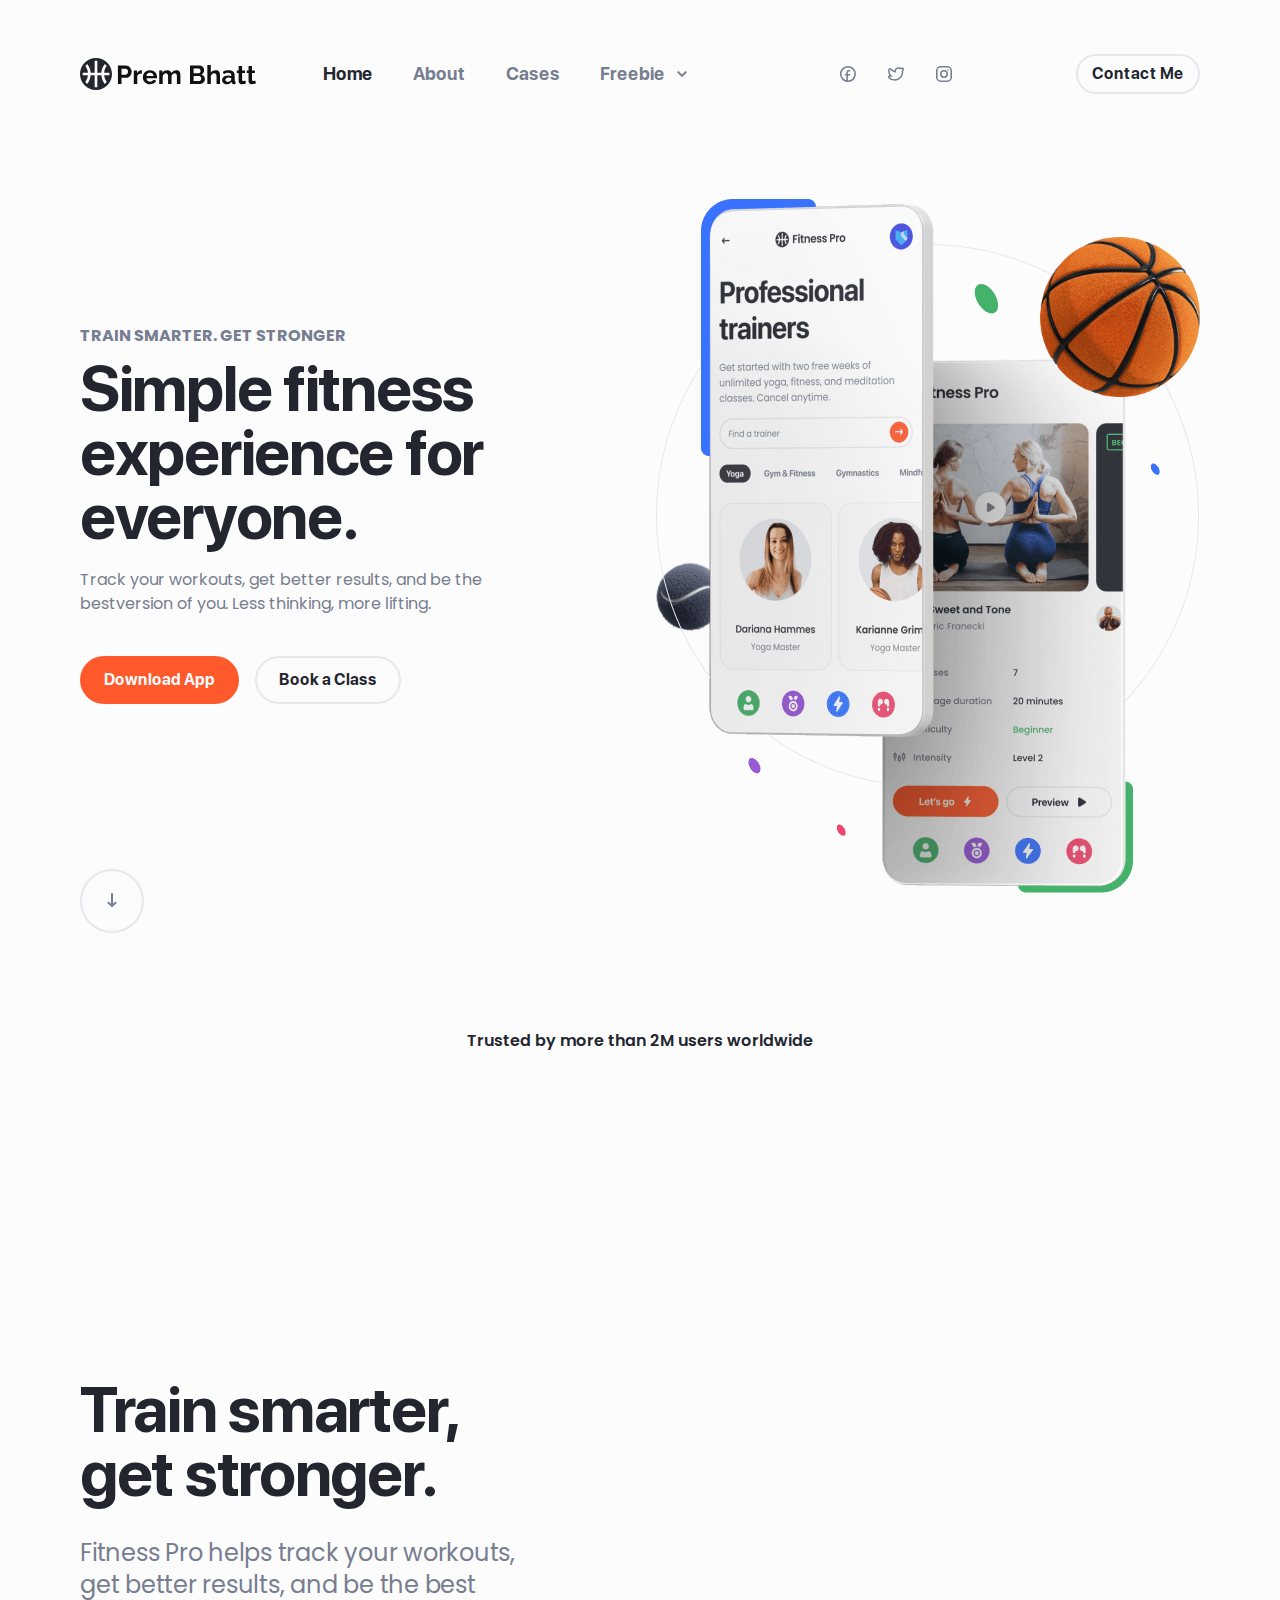
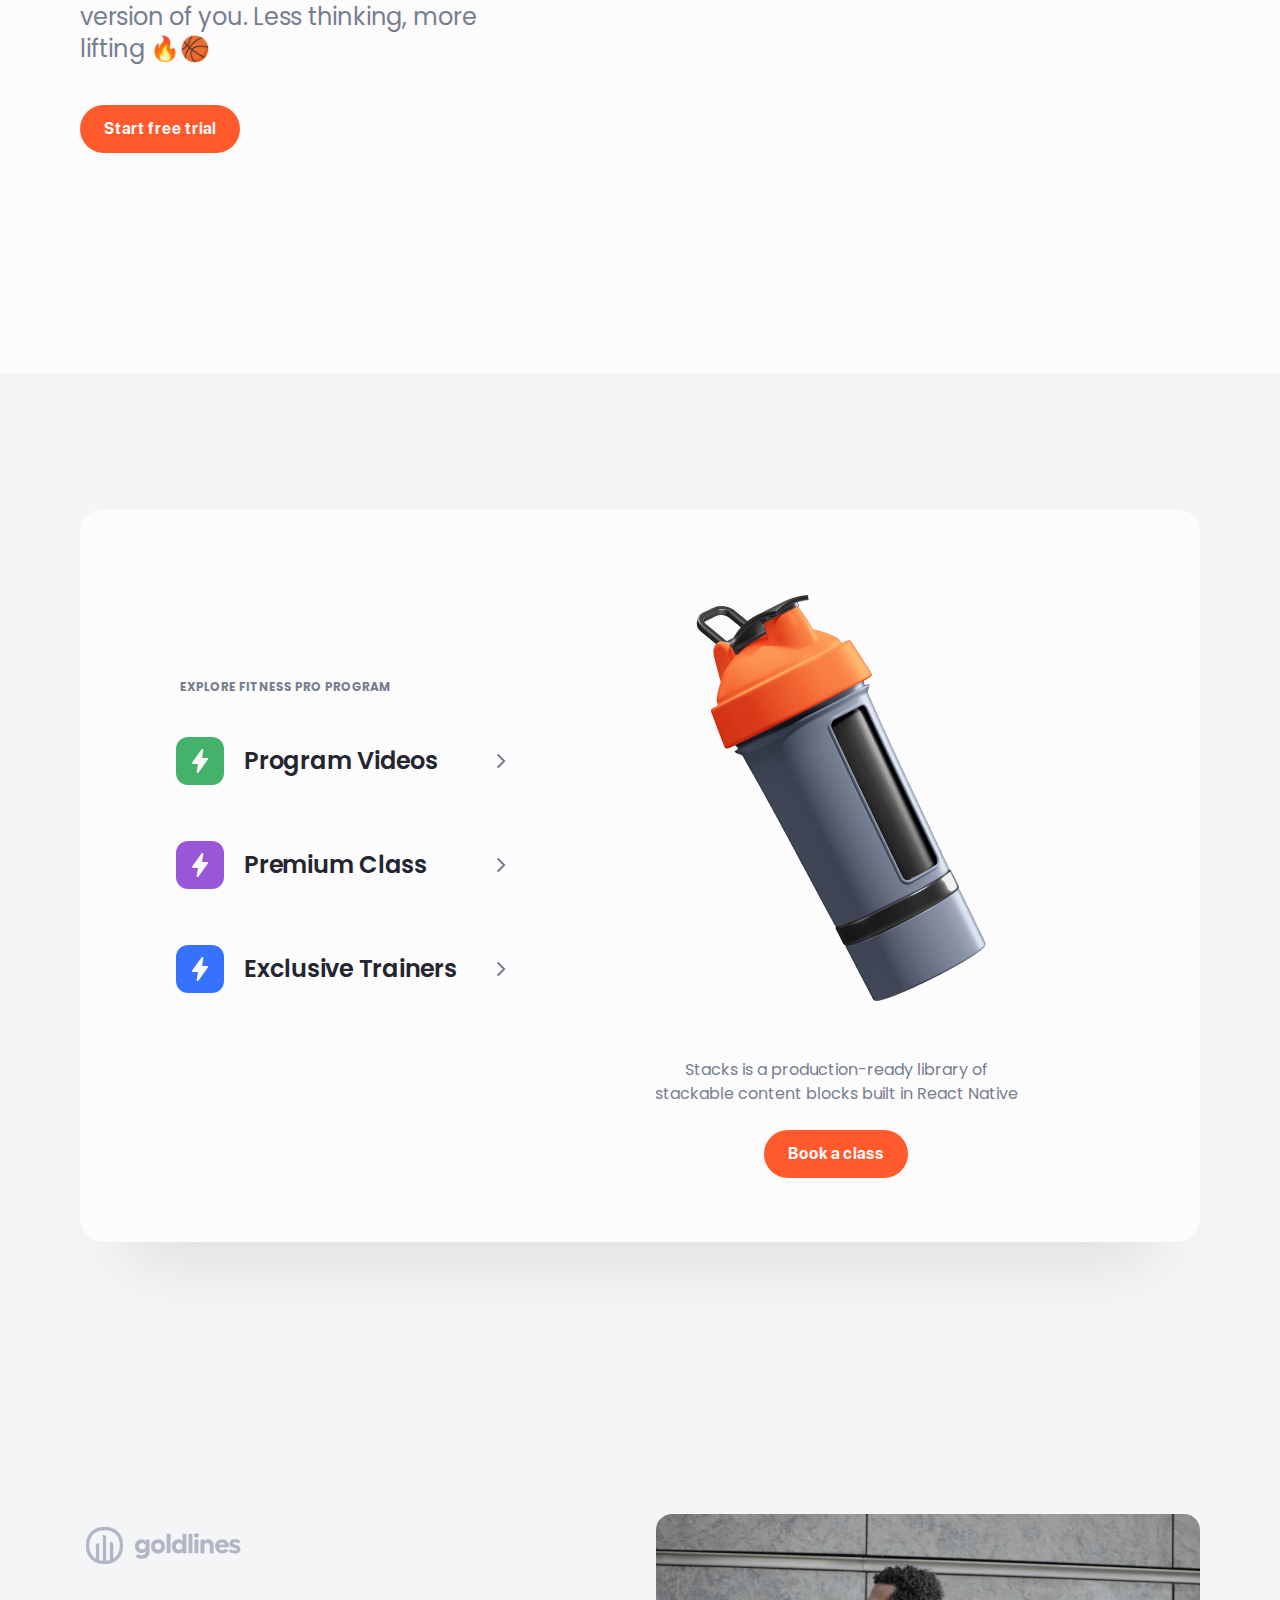
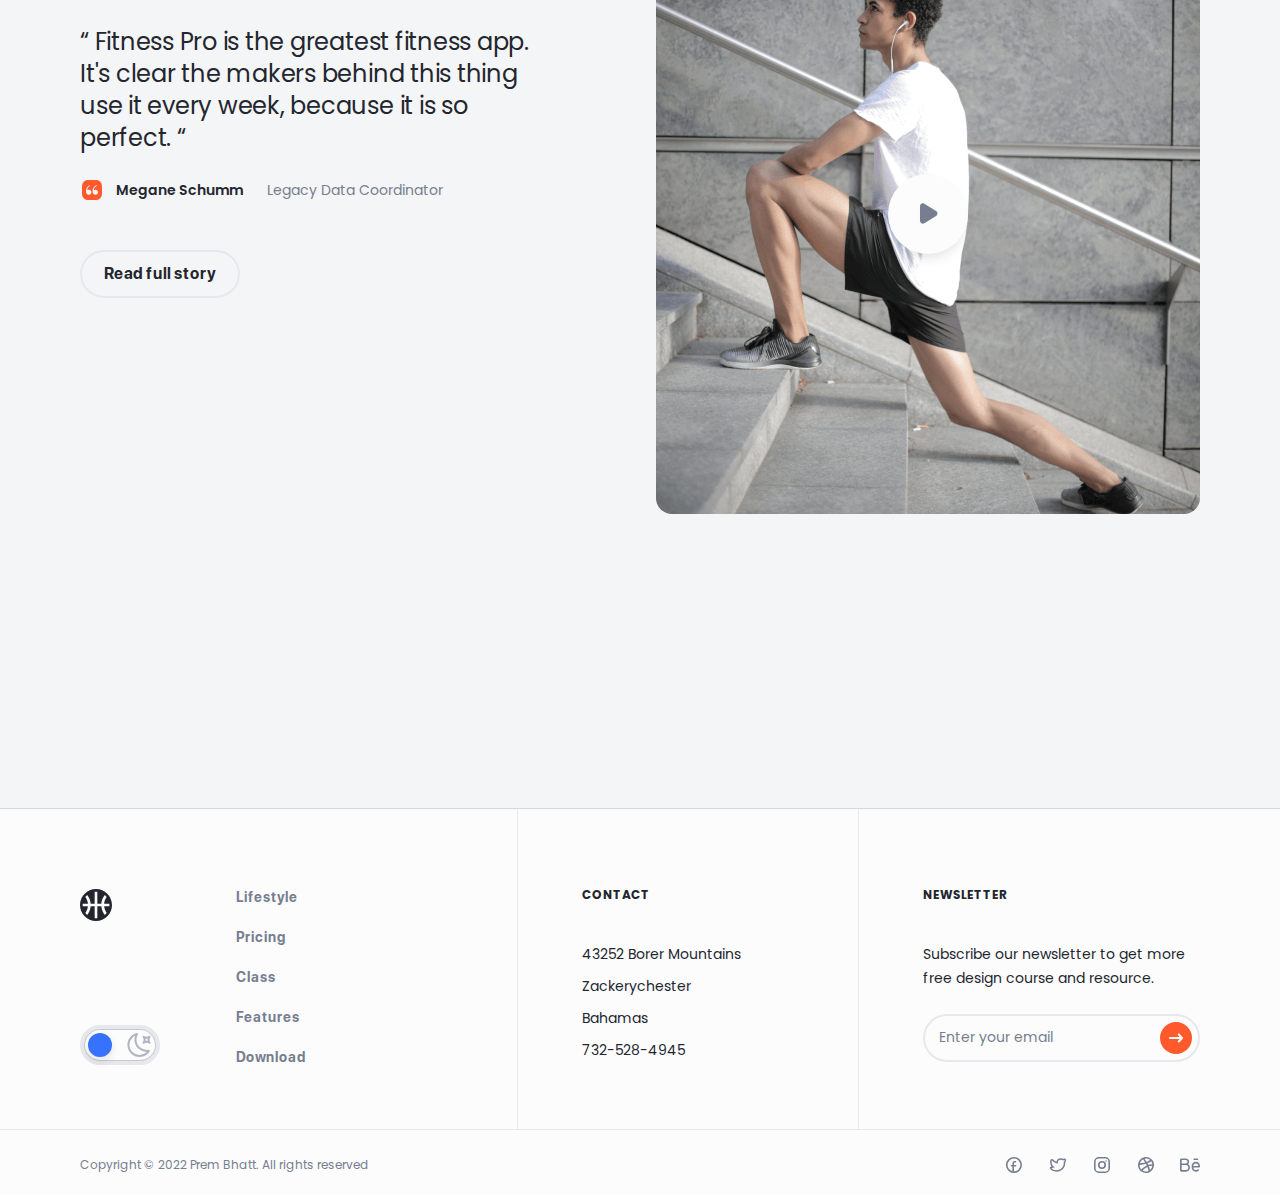
==== index.html @ 191205aa "second" ====
<html lang="en">

<head>
    <meta charset="UTF-8">
    <meta http-equiv="X-UA-Compatible" content="IE=edge">
    <meta name="viewport" content="width=device-width, initial-scale=1.0">
    <title>Home - Welcome to My Virtual Portfolio</title>
    <!--Custom CSS-->
    <link rel="preconnect" href="https://fonts.gstatic.com/">
    <link href="https://fonts.googleapis.com/css2?family=Poppins:wght@400;500;600;700&amp;display=swap"
        rel="stylesheet">
    <link rel="stylesheet" href="css/app.css">
    <script>
        var viewportmeta = document.querySelector('meta[name="viewport"]');
        if (viewportmeta) {
            if (screen.width < 375) {
                var newScale = screen.width / 375;
                viewportmeta.content = 'width=375, minimum-scale=' + newScale + ', maximum-scale=1.0, user-scalable=no, initial-scale=' + newScale + '';
            } else {
                viewportmeta.content = 'width=device-width, maximum-scale=1.0, initial-scale=1.0';
            }
        }
    </script>
</head>

<body>
    <script>
        console.log(localStorage.getItem('darkMode'));
        if (localStorage.getItem('darkMode') === "on") {
            document.body.classList.add("dark");
            document.addEventListener("DOMContentLoaded", function () {
                document.querySelector('.js-theme input').checked = true;
            });
        }
    </script>
    <!-- outer-->
    <div class="outer">
        <!-- header-->
        <header class="header js-header">
            <div class="header__center center">
                <a class="header__logo" href="index-2.html">
                    <img class="some-icon" src="img/Group 71.svg" alt="Fitness Pro">
                    <img class="some-icon-dark" src="img/logo-light.svg" alt="Fitness Pro">
                </a>
                <div class="header__wrap js-header-wrap">
                    <nav class="header__nav">
                        <a class="header__link active" href="index.html">Home</a>
                        <a class="header__link " href="who-i-am.html">About</a>
                        <a class="header__link" href="what-i-do.html">Cases</a>
                        <div class="header__dropdown js-header-dropdown">
                            <div class="header__head js-header-head">Freebie
                                <svg class="icon icon-arrow-bottom">
                                    <use xlink:href="#icon-arrow-bottom"></use>
                                </svg>
                            </div>
                            <div class="header__body js-header-body">
                                <div class="header__inner">
                                    <div class="header__row">
                                        <div class="header__col">
                                            <a class="header__direction" href="#">
                                                <div class="header__info">Find a class to achieve your goals 🔥</div>
                                                <div class="header__preview">
                                                    <img srcSet="img/content/ball@2x.png 2x" src="img/content/ball.png"
                                                        alt="Ball">
                                                </div>
                                            </a>
                                            <div class="header__menu">
                                                <a class="header__box" href="class01.html">
                                                    <div class="header__icon">
                                                        <img src="img/menu-video.svg" alt="Video">
                                                    </div>
                                                    <div class="header__text">Program Videos</div>
                                                </a>
                                                <a class="header__box" href="class02.html">
                                                    <div class="header__icon">
                                                        <img src="img/menu-class.svg" alt="Class">
                                                    </div>
                                                    <div class="header__text">Premium Class</div>
                                                </a>
                                            </div>
                                        </div>
                                        <div class="header__col">
                                            <div class="header__line">
                                                <div class="header__cell">
                                                    <a class="header__card" href="class01-details.html">
                                                        <div class="header__photo">
                                                            <img srcSet="img/content/header-pic-1@2x.png 2x"
                                                                src="img/content/header-pic-1.png" alt="Header content">
                                                            <div class="status-black header__category">featured class
                                                            </div>
                                                        </div>
                                                        <div class="header__top">
                                                            <div class="header__user">
                                                                <div class="header__avatar">
                                                                    <img src="img/content/avatar-1.png" alt="Avatar">
                                                                </div>
                                                                <div class="header__details">
                                                                    <div class="header__title">Sweet and Tone</div>
                                                                    <div class="header__trainer">Zack Beier</div>
                                                                </div>
                                                            </div>
                                                            <div class="status-stroke-green header__level">beginner
                                                            </div>
                                                        </div>
                                                        <div class="header__content">Sweet and Tone is a seven-day
                                                            bodyweight training program designed to boost your strength
                                                            and endurance over the course of a week.</div>
                                                    </a>
                                                </div>
                                                <div class="header__cell">
                                                    <a class="header__item" href="class01-details.html">
                                                        <div class="header__photo">
                                                            <img srcSet="img/content/header-pic-2@2x.png 2x"
                                                                src="img/content/header-pic-2.png" alt="Header content">
                                                        </div>
                                                        <div class="header__description">
                                                            <div class="status-green header__category">yoga</div>
                                                            <div class="header__user">
                                                                <div class="header__avatar"><img
                                                                        src="img/content/avatar-2.png" alt="Avatar">
                                                                </div>
                                                                <div class="header__details">
                                                                    <div class="header__title">Sweet and Tone</div>
                                                                    <div class="header__trainer">Zack Beier</div>
                                                                </div>
                                                            </div>
                                                        </div>
                                                    </a><a class="header__item" href="class01-details.html">
                                                        <div class="header__photo">
                                                            <img srcSet="img/content/header-pic-3@2x.png 2x"
                                                                src="img/content/header-pic-3.png" alt="Header content">
                                                        </div>
                                                        <div class="header__description">
                                                            <div class="status-purple header__category">mindfulness
                                                            </div>
                                                            <div class="header__user">
                                                                <div class="header__avatar">
                                                                    <img src="img/content/avatar-3.png" alt="Avatar">
                                                                </div>
                                                                <div class="header__details">
                                                                    <div class="header__title">Sweet and Tone</div>
                                                                    <div class="header__trainer">Zack Beier</div>
                                                                </div>
                                                            </div>
                                                        </div>
                                                    </a><a class="header__item" href="class01-details.html">
                                                        <div class="header__photo">
                                                            <img srcSet="img/content/header-pic-4@2x.png 2x"
                                                                src="img/content/header-pic-4.png" alt="Header content">
                                                        </div>
                                                        <div class="header__description">
                                                            <div class="status-red header__category">fitness</div>
                                                            <div class="header__user">
                                                                <div class="header__avatar">
                                                                    <img src="img/content/avatar-4.png" alt="Avatar">
                                                                </div>
                                                                <div class="header__details">
                                                                    <div class="header__title">Sweet and Tone</div>
                                                                    <div class="header__trainer">Zack Beier</div>
                                                                </div>
                                                            </div>
                                                        </div>
                                                    </a>
                                                </div>
                                            </div>
                                        </div>
                                    </div>
                                    <div class="header__foot">
                                        <div class="header__stage">Pro Trainers</div>
                                        <div class="header__list">
                                            <div class="header__user">
                                                <div class="header__avatar">
                                                    <img src="img/content/avatar-1.png" alt="Avatar">
                                                </div>
                                                <div class="header__details">
                                                    <div class="header__title">Boyd Reinger</div>
                                                    <div class="header__trainer">Personal trainer</div>
                                                </div>
                                            </div>
                                            <div class="header__user">
                                                <div class="header__avatar">
                                                    <img src="img/content/avatar-2.png" alt="Avatar">
                                                </div>
                                                <div class="header__details">
                                                    <div class="header__title">Randal Jacobson</div>
                                                    <div class="header__trainer">Personal trainer</div>
                                                </div>
                                            </div>
                                            <div class="header__user">
                                                <div class="header__avatar">
                                                    <img src="img/content/avatar-3.png" alt="Avatar">
                                                </div>
                                                <div class="header__details">
                                                    <div class="header__title">Dwight Schamberger</div>
                                                    <div class="header__trainer">Personal trainer</div>
                                                </div>
                                            </div>
                                            <div class="header__user">
                                                <div class="header__avatar">
                                                    <img src="img/content/avatar-4.png" alt="Avatar">
                                                </div>
                                                <div class="header__details">
                                                    <div class="header__title">Omari Gulgowski</div>
                                                    <div class="header__trainer">Personal trainer</div>
                                                </div>
                                            </div>
                                        </div>
                                    </div>
                                </div>
                            </div>
                        </div>

                    </nav>
                    <div class="header__group">
                        <div class="header__contacts">
                            <div class="header__element">
                                <div class="header__subtitle">Montanachester</div>
                                <div class="header__text">06787 Block Estates</div>
                            </div>
                            <div class="header__element">
                                <div class="header__subtitle">Lake Gene</div>
                                <div class="header__text">167 Emard River</div>
                            </div>
                            <div class="header__element">
                                <div class="header__subtitle">North Hassiefort</div>
                                <div class="header__text">032 Leonora Spurs</div>
                            </div>
                        </div>
                        <div class="header__socials"><a class="header__social" href="https://www.facebook.com/ui8.net/"
                                target="_blank">
                                <svg class="icon icon-facebook">
                                    <use xlink:href="#icon-facebook"></use>
                                </svg></a><a class="header__social" href="https://twitter.com/ui8" target="_blank">
                                <svg class="icon icon-twitter">
                                    <use xlink:href="#icon-twitter"></use>
                                </svg></a><a class="header__social" href="https://www.instagram.com/ui8net/"
                                target="_blank">
                                <svg class="icon icon-instagram">
                                    <use xlink:href="#icon-instagram"></use>
                                </svg></a></div>
                        <button class="button-stroke button-small header__button">Get free trial</button>
                    </div>
                </div>
                <a href="mailto:coffee@prembhatt.me">
                    <button class="button-stroke button-small header__button">Contact Me
                        
                    </button>
                </a>
                <button class="header__burger js-header-burger"></button>
            </div>
        </header>
        <div class="outer__content">
            <div class="main1">
                <div class="main1__center center">
                    <div class="main1__wrap">
                        <div class="stage">Train smarter. get stronger</div>
                        <h1 class="main1__title h1">Simple fitness experience for everyone.</h1>
                        <div class="main1__text">Track your workouts, get better results, and be the bestversion of you.
                            Less thinking, more lifting.</div>
                        <div class="main1__btns">
                            <a class="button main1__button" href="download.html">Download App</a>
                            <a class="button-stroke main1__button" href="class02-details.html">Book a Class</a>
                        </div>
                    </div>
                    <a class="scroll js-scroll" href="#intro">
                        <div class="scroll__line">
                            <svg class="icon icon-arrow-down">
                                <use xlink:href="#icon-arrow-down"></use>
                            </svg>
                            <svg class="icon icon-arrow-down">
                                <use xlink:href="#icon-arrow-down"></use>
                            </svg>
                        </div>
                    </a>
                    <div class="main1__gallery">
                        <div class="main1__preview">
                            <img class="some-icon" srcSet="img/content/main-pic@2x.png 2x"
                                src="img/content/main-pic.png" alt="Main">
                            <img class="some-icon-dark" srcSet="img/content/main-pic-dark@2x.png 2x"
                                src="img/content/main-pic-dark.png" alt="Main">
                        </div>
                        <div class="main1__preview" data-aos="animation-translate-up" data-aos-anchor=".main1__gallery">
                            <img srcSet="img/content/ball@2x.png 2x" src="img/content/ball.png" alt="Ball">
                        </div>
                        <div class="main1__preview" data-aos="animation-translate-up" data-aos-delay="400"
                            data-aos-anchor=".main1__gallery">
                            <img srcSet="img/content/ball-black@2x.png 2x" src="img/content/ball-black.png"
                                alt="Ball black">
                        </div>
                    </div>
                </div>
            </div>
            <div class="clients">
                <div class="clients__center center">
                    <div class="clients__title">Trusted by more than 2M users worldwide</div>
                    <div class="clients__list">
                        <div class="clients__logo" data-aos="animation-opacity">
                            <img src="img/content/rotashow.svg" alt="Logo">
                        </div>
                        <div class="clients__logo" data-aos="animation-opacity">
                            <img src="img/content/waves.svg" alt="Logo">
                        </div>
                        <div class="clients__logo" data-aos="animation-opacity">
                            <img src="img/content/rotashow.svg" alt="Logo">
                        </div>
                        <div class="clients__logo" data-aos="animation-opacity">
                            <img src="img/content/travelers.svg" alt="Logo">
                        </div>
                        <div class="clients__logo" data-aos="animation-opacity">
                            <img src="img/content/goldlines.svg" alt="Logo">
                        </div>
                        <div class="clients__logo" data-aos="animation-opacity">
                            <img src="img/content/velocity9.svg" alt="Logo">
                        </div>
                    </div>
                </div>
            </div>
            <div class="intro" id="intro">
                <div class="intro__center center">
                    <div class="intro__gallery">
                        <div class="intro__preview" data-aos="animation-translate-up" data-aos-anchor=".intro__gallery">
                            <img srcSet="img/content/bag@2x.png 2x" src="img/content/bag.png" alt="Bag">
                        </div>
                        <div class="intro__preview" data-aos="animation-translate-up" data-aos-delay="300"
                            data-aos-anchor=".intro__gallery">
                            <img srcSet="img/content/gloves@2x.png 2x" src="img/content/gloves.png" alt="Gloves">
                        </div>
                        <div class="intro__preview" data-aos="animation-translate-up" data-aos-delay="600"
                            data-aos-anchor=".intro__gallery">
                            <img srcSet="img/content/bottle-1@2x.png 2x" src="img/content/bottle-1.png" alt="Bottle">
                        </div>
                    </div>
                    <div class="intro__wrap">
                        <h2 class="intro__title h1">Train smarter, get stronger.</h2>
                        <div class="intro__text">Fitness Pro helps track your workouts, get better results, and be the
                            best version of you. Less thinking, more lifting 🔥🏀</div>
                        <a class="button intro__button" href="download.html">Start free trial</a>
                    </div>
                </div>
            </div>
            <div class="section-bg program">
                <div class="program__center center">
                    <div class="program__wrap">
                        <div class="program__col">
                            <div class="stage-small">explore fitness pro program</div>
                            <div class="program__list">
                                <a class="program__item" href="class01.html">
                                    <div class="program__icon" style="background-color: #45B26B;">
                                        <img src="img/content/lightning.svg" alt="Lightning">
                                    </div>
                                    <div class="program__subtitle">Program Videos</div>
                                    <div class="program__arrow">
                                        <svg class="icon icon-arrow-right-empty">
                                            <use xlink:href="#icon-arrow-right-empty"></use>
                                        </svg>
                                    </div>
                                </a>
                                <a class="program__item" href="class02.html">
                                    <div class="program__icon" style="background-color: #9757D7;">
                                        <img src="img/content/lightning.svg" alt="Lightning">
                                    </div>
                                    <div class="program__subtitle">Premium Class</div>
                                    <div class="program__arrow">
                                        <svg class="icon icon-arrow-right-empty">
                                            <use xlink:href="#icon-arrow-right-empty"></use>
                                        </svg>
                                    </div>
                                </a>
                                <a class="program__item" href="class02.html">
                                    <div class="program__icon" style="background-color: #3772FF;">
                                        <img src="img/content/lightning.svg" alt="Lightning">
                                    </div>
                                    <div class="program__subtitle">Exclusive Trainers</div>
                                    <div class="program__arrow">
                                        <svg class="icon icon-arrow-right-empty">
                                            <use xlink:href="#icon-arrow-right-empty"></use>
                                        </svg>
                                    </div>
                                </a>
                            </div>
                        </div>
                        <div class="program__col">
                            <div class="program__preview">
                                <img srcSet="img/content/bottle-2@2x.png 2x" src="img/content/bottle-2.png"
                                    alt="Bottle">
                            </div>
                            <div class="program__info">Stacks is a production-ready library of stackable content blocks
                                built in React Native</div>
                            <a class="button program__button" href="class02-details.html">Book a class</a>
                        </div>
                    </div>
                </div>
            </div>
            <div class="section-bg testimonials js-tabs">
                <div class="testimonials__center center">
                    <div class="testimonials__container">
                        <div class="testimonials__item js-tabs-item">
                            <div class="testimonials__row">
                                <div class="testimonials__col">
                                    <div class="testimonials__logo">
                                        <img src="img/content/goldlines.svg" alt="Logo">
                                    </div>
                                    <div class="testimonials__comment">“ Fitness Pro is the greatest fitness app. It's
                                        clear the makers behind this thing use it every week, because it is so perfect.
                                        “</div>
                                    <div class="testimonials__details">
                                        <div class="testimonials__icon">
                                            <svg xmlns="http://www.w3.org/2000/svg" width="24" height="24" fill="none"
                                                viewBox="0 0 24 24">
                                                <path fill-rule="evenodd"
                                                    d="M2.804 5C2 6.392 2 8.262 2 12s0 5.608.804 7A6 6 0 0 0 5 21.196C6.392 22 8.262 22 12 22s5.608 0 7-.804A6 6 0 0 0 21.196 19C22 17.608 22 15.739 22 12s0-5.608-.804-7A6 6 0 0 0 19 2.804C17.608 2 15.739 2 12 2s-5.608 0-7 .804A6 6 0 0 0 2.804 5zm4.708 7.31c-.261-.783-.133-1.903.756-3.014.488-.61 1.056-1.083 1.704-1.421a.41.41 0 0 0 .186-.545c-.095-.184-.319-.261-.503-.166-1.17.607-2.057 1.381-2.662 2.32C6.331 10.512 6 11.674 6 12.972c0 1.998.929 3.78 2.948 3.78a2.47 2.47 0 0 0 2.135-1.21c.538-.897.466-2.283-.378-3.071-.835-.78-2.207-.944-3.194-.161zm6.576 0c-.261-.783-.133-1.903.756-3.014.488-.61 1.056-1.083 1.704-1.421a.41.41 0 0 0 .186-.545c-.095-.184-.319-.261-.503-.166-1.169.607-2.057 1.381-2.662 2.32-.661 1.027-.992 2.189-.992 3.487 0 1.998.929 3.78 2.948 3.78 1.367 0 2.476-1.031 2.476-2.476 0-1.571-1.117-2.476-2.476-2.476-.517 0-.995.17-1.436.51z"
                                                    fill="#ff592c">
                                                </path>
                                            </svg>
                                        </div>
                                        <div class="testimonials__author">Megane Schumm</div>
                                        <div class="testimonials__description">Legacy Data Coordinator</div>
                                    </div>
                                    <button class="button-stroke testimonials__button">Read full story</button>
                                </div>
                                <div class="testimonials__col">
                                    <div class="testimonials__preview"><img srcSet="img/content/trainer-pic@2x.png 2x"
                                            src="img/content/trainer-pic.png" alt="Trainer">
                                        <button class="play">
                                            <svg class="icon icon-play">
                                                <use xlink:href="#icon-play"></use>
                                            </svg>
                                        </button>
                                    </div>
                                </div>
                            </div>
                        </div>
                        <div class="testimonials__item js-tabs-item">
                            <div class="testimonials__row">
                                <div class="testimonials__col">
                                    <div class="testimonials__logo">
                                        <img src="img/content/velocity9.svg" alt="Logo">
                                    </div>
                                    <div class="testimonials__comment">“ Fitness Pro is the greatest fitness app. “
                                    </div>
                                    <div class="testimonials__details">
                                        <div class="testimonials__icon">
                                            <svg xmlns="http://www.w3.org/2000/svg" width="24" height="24" fill="none"
                                                viewBox="0 0 24 24">
                                                <path fill-rule="evenodd"
                                                    d="M2.804 5C2 6.392 2 8.262 2 12s0 5.608.804 7A6 6 0 0 0 5 21.196C6.392 22 8.262 22 12 22s5.608 0 7-.804A6 6 0 0 0 21.196 19C22 17.608 22 15.739 22 12s0-5.608-.804-7A6 6 0 0 0 19 2.804C17.608 2 15.739 2 12 2s-5.608 0-7 .804A6 6 0 0 0 2.804 5zm4.708 7.31c-.261-.783-.133-1.903.756-3.014.488-.61 1.056-1.083 1.704-1.421a.41.41 0 0 0 .186-.545c-.095-.184-.319-.261-.503-.166-1.17.607-2.057 1.381-2.662 2.32C6.331 10.512 6 11.674 6 12.972c0 1.998.929 3.78 2.948 3.78a2.47 2.47 0 0 0 2.135-1.21c.538-.897.466-2.283-.378-3.071-.835-.78-2.207-.944-3.194-.161zm6.576 0c-.261-.783-.133-1.903.756-3.014.488-.61 1.056-1.083 1.704-1.421a.41.41 0 0 0 .186-.545c-.095-.184-.319-.261-.503-.166-1.169.607-2.057 1.381-2.662 2.32-.661 1.027-.992 2.189-.992 3.487 0 1.998.929 3.78 2.948 3.78 1.367 0 2.476-1.031 2.476-2.476 0-1.571-1.117-2.476-2.476-2.476-.517 0-.995.17-1.436.51z"
                                                    fill="#ff592c">
                                                </path>
                                            </svg>
                                        </div>
                                        <div class="testimonials__author">Megane Schumm</div>
                                        <div class="testimonials__description">Legacy Data Coordinator</div>
                                    </div>
                                    <button class="button-stroke testimonials__button">Read full story</button>
                                </div>
                                <div class="testimonials__col">
                                    <div class="testimonials__preview">
                                        <img srcSet="img/content/trainer-pic@2x.png 2x"
                                            src="img/content/trainer-pic.png" alt="Trainer">
                                        <button class="play">
                                            <svg class="icon icon-play">
                                                <use xlink:href="#icon-play"></use>
                                            </svg>
                                        </button>
                                    </div>
                                </div>
                            </div>
                        </div>
                        <div class="testimonials__item js-tabs-item">
                            <div class="testimonials__row">
                                <div class="testimonials__col">
                                    <div class="testimonials__logo">
                                        <img src="img/content/velocity9.svg" alt="Logo">
                                    </div>
                                    <div class="testimonials__comment">“ Fitness Pro is the greatest fitness app. It's
                                        clear the makers behind this thing use it every week, because it is so perfect.
                                        “</div>
                                    <div class="testimonials__details">
                                        <div class="testimonials__icon">
                                            <svg xmlns="http://www.w3.org/2000/svg" width="24" height="24" fill="none"
                                                viewBox="0 0 24 24">
                                                <path fill-rule="evenodd"
                                                    d="M2.804 5C2 6.392 2 8.262 2 12s0 5.608.804 7A6 6 0 0 0 5 21.196C6.392 22 8.262 22 12 22s5.608 0 7-.804A6 6 0 0 0 21.196 19C22 17.608 22 15.739 22 12s0-5.608-.804-7A6 6 0 0 0 19 2.804C17.608 2 15.739 2 12 2s-5.608 0-7 .804A6 6 0 0 0 2.804 5zm4.708 7.31c-.261-.783-.133-1.903.756-3.014.488-.61 1.056-1.083 1.704-1.421a.41.41 0 0 0 .186-.545c-.095-.184-.319-.261-.503-.166-1.17.607-2.057 1.381-2.662 2.32C6.331 10.512 6 11.674 6 12.972c0 1.998.929 3.78 2.948 3.78a2.47 2.47 0 0 0 2.135-1.21c.538-.897.466-2.283-.378-3.071-.835-.78-2.207-.944-3.194-.161zm6.576 0c-.261-.783-.133-1.903.756-3.014.488-.61 1.056-1.083 1.704-1.421a.41.41 0 0 0 .186-.545c-.095-.184-.319-.261-.503-.166-1.169.607-2.057 1.381-2.662 2.32-.661 1.027-.992 2.189-.992 3.487 0 1.998.929 3.78 2.948 3.78 1.367 0 2.476-1.031 2.476-2.476 0-1.571-1.117-2.476-2.476-2.476-.517 0-.995.17-1.436.51z"
                                                    fill="#ff592c"></path>
                                            </svg>
                                        </div>
                                        <div class="testimonials__author">Megane Schumm</div>
                                        <div class="testimonials__description">Legacy Data Coordinator</div>
                                    </div>
                                    <button class="button-stroke testimonials__button">Read full story</button>
                                </div>
                                <div class="testimonials__col">
                                    <div class="testimonials__preview"><img srcSet="img/content/trainer-pic@2x.png 2x"
                                            src="img/content/trainer-pic.png" alt="Trainer">
                                        <button class="play">
                                            <svg class="icon icon-play">
                                                <use xlink:href="#icon-play"></use>
                                            </svg>
                                        </button>
                                    </div>
                                </div>
                            </div>
                        </div>
                        <div class="testimonials__item js-tabs-item">
                            <div class="testimonials__row">
                                <div class="testimonials__col">
                                    <div class="testimonials__logo">
                                        <img src="img/content/goldlines.svg" alt="Logo">
                                    </div>
                                    <div class="testimonials__comment">“ Fitness Pro is the greatest fitness app. “
                                    </div>
                                    <div class="testimonials__details">
                                        <div class="testimonials__icon">
                                            <svg xmlns="http://www.w3.org/2000/svg" width="24" height="24" fill="none"
                                                viewBox="0 0 24 24">
                                                <path fill-rule="evenodd"
                                                    d="M2.804 5C2 6.392 2 8.262 2 12s0 5.608.804 7A6 6 0 0 0 5 21.196C6.392 22 8.262 22 12 22s5.608 0 7-.804A6 6 0 0 0 21.196 19C22 17.608 22 15.739 22 12s0-5.608-.804-7A6 6 0 0 0 19 2.804C17.608 2 15.739 2 12 2s-5.608 0-7 .804A6 6 0 0 0 2.804 5zm4.708 7.31c-.261-.783-.133-1.903.756-3.014.488-.61 1.056-1.083 1.704-1.421a.41.41 0 0 0 .186-.545c-.095-.184-.319-.261-.503-.166-1.17.607-2.057 1.381-2.662 2.32C6.331 10.512 6 11.674 6 12.972c0 1.998.929 3.78 2.948 3.78a2.47 2.47 0 0 0 2.135-1.21c.538-.897.466-2.283-.378-3.071-.835-.78-2.207-.944-3.194-.161zm6.576 0c-.261-.783-.133-1.903.756-3.014.488-.61 1.056-1.083 1.704-1.421a.41.41 0 0 0 .186-.545c-.095-.184-.319-.261-.503-.166-1.169.607-2.057 1.381-2.662 2.32-.661 1.027-.992 2.189-.992 3.487 0 1.998.929 3.78 2.948 3.78 1.367 0 2.476-1.031 2.476-2.476 0-1.571-1.117-2.476-2.476-2.476-.517 0-.995.17-1.436.51z"
                                                    fill="#ff592c"></path>
                                            </svg>
                                        </div>
                                        <div class="testimonials__author">Megane Schumm</div>
                                        <div class="testimonials__description">Legacy Data Coordinator</div>
                                    </div>
                                    <button class="button-stroke testimonials__button">Read full story</button>
                                </div>
                                <div class="testimonials__col">
                                    <div class="testimonials__preview">
                                        <img srcSet="img/content/trainer-pic@2x.png 2x"
                                            src="img/content/trainer-pic.png" alt="Trainer">
                                        <button class="play">
                                            <svg class="icon icon-play">
                                                <use xlink:href="#icon-play"></use>
                                            </svg>
                                        </button>
                                    </div>
                                </div>
                            </div>
                        </div>
                    </div>
                    <div class="testimonials__nav">
                        <a class="testimonials__link js-tabs-link active" href="#" data-aos="animation-opacity">
                            <div class="testimonials__avatar">
                                <img src="img/content/avatar-5.png" alt="Avatar">
                            </div>
                            <div class="testimonials__group">
                                <div class="testimonials__man">Jazmin Grady</div>
                                <div class="testimonials__position">Personal Trainer</div>
                            </div>
                        </a>
                        <a class="testimonials__link js-tabs-link" href="#" data-aos="animation-opacity">
                            <div class="testimonials__avatar">
                                <img src="img/content/avatar-1.png" alt="Avatar">
                            </div>
                            <div class="testimonials__group">
                                <div class="testimonials__man">Kaylah Botsford</div>
                                <div class="testimonials__position">Personal Trainer</div>
                            </div>
                        </a>
                        <a class="testimonials__link js-tabs-link" href="#" data-aos="animation-opacity">
                            <div class="testimonials__avatar">
                                <img src="img/content/avatar-2.png" alt="Avatar">
                            </div>
                            <div class="testimonials__group">
                                <div class="testimonials__man">Reinhold Ullrich</div>
                                <div class="testimonials__position">Personal Trainer</div>
                            </div>
                        </a>
                        <a class="testimonials__link js-tabs-link" href="#" data-aos="animation-opacity">
                            <div class="testimonials__avatar">
                                <img src="img/content/avatar-3.png" alt="Avatar">
                            </div>
                            <div class="testimonials__group">
                                <div class="testimonials__man">Josh Bartoletti</div>
                                <div class="testimonials__position">Personal Trainer</div>
                            </div>
                        </a>
                    </div>
                </div>
            </div>

        </div>
    </div>
    <!--Footer-->
    <footer class="footer">
        <div class="footer__body">
            <div class="footer__center center">
                <div class="footer__col">
                    <div class="footer__box">
                        <a class="footer__logo" href="index-2.html">
                            <img class="some-icon" src="img/logo-dark.svg" alt="Fitness Pro">
                            <img class="some-icon-dark" src="img/logo-light.svg" alt="Fitness Pro">
                        </a>
                        <label class="theme js-theme">
                            <input class="theme__input" type="checkbox" />
                            <span class="theme__inner">
                                <span class="theme__box"></span>
                                <span class="theme__icon">
                                    <svg class="icon icon-moon">
                                        <use xlink:href="#icon-moon"></use>
                                    </svg>
                                    <svg class="icon icon-sun">
                                        <use xlink:href="#icon-sun"></use>
                                    </svg>
                                </span>
                            </span>
                        </label>
                    </div>
                    <div class="footer__item">
                        <div class="footer__category">footer nav
                            <svg class="icon icon-arrow-bottom">
                                <use xlink:href="#icon-arrow-bottom"></use>
                            </svg>
                        </div>
                        <div class="footer__menu">
                            <a class="footer__link" href="lifestyle.html">Lifestyle</a>
                            <a class="footer__link" href="pricing.html">Pricing</a>
                            <a class="footer__link" href="class01.html">Class</a>
                            <a class="footer__link" href="features.html">Features</a>
                            <a class="footer__link" href="download.html">Download</a>
                        </div>
                    </div>
                </div>
                <div class="footer__col">
                    <div class="footer__category">contact</div>
                    <div class="footer__info">
                        <p>43252 Borer Mountains</p>
                        <p>Zackerychester</p>
                        <p>Bahamas</p>
                        <p>732-528-4945</p>
                    </div>
                </div>
                <div class="footer__col">
                    <div class="footer__category">newsletter</div>
                    <div class="footer__info">Subscribe our newsletter to get more free design course and resource.
                    </div>
                    <form class="subscription">
                        <input class="subscription__input" type="email" placeholder="Enter your email"
                            required="required" />
                        <button class="subscription__btn">
                            <svg class="icon icon-arrow-right">
                                <use xlink:href="#icon-arrow-right"></use>
                            </svg>
                        </button>
                    </form>
                </div>
            </div>
        </div>
        <div class="footer__bottom">
            <div class="footer__center center">
                <div class="footer__copyright">Copyright © 2022 Prem Bhatt. All rights reserved</div>
                <div class="footer__socials">
                    <a class="footer__social" href="https://www.facebook.com/ui8.net/" target="_blank">
                        <svg class="icon icon-facebook">
                            <use xlink:href="#icon-facebook"></use>
                        </svg>
                    </a>
                    <a class="footer__social" href="https://twitter.com/ui8" target="_blank">
                        <svg class="icon icon-twitter">
                            <use xlink:href="#icon-twitter"></use>
                        </svg>
                    </a>
                    <a class="footer__social" href="https://www.instagram.com/ui8net/" target="_blank">
                        <svg class="icon icon-instagram">
                            <use xlink:href="#icon-instagram"></use>
                        </svg>
                    </a>
                    <a class="footer__social" href="https://dribbble.com/ui8" target="_blank">
                        <svg class="icon icon-dribbble">
                            <use xlink:href="#icon-dribbble"></use>
                        </svg>
                    </a>
                    <a class="footer__social" href="https://www.behance.net/ui8" target="_blank">
                        <svg class="icon icon-behance">
                            <use xlink:href="#icon-behance"></use>
                        </svg>
                    </a>
                </div>
            </div>
        </div>
    </footer>
    </div>
    <!-- scripts-->
    <script src="js/lib/jquery.min.js"></script>
    <script src="js/lib/slick.min.js"></script>
    <script src="js/lib/jquery.nice-select.min.js"></script>
    <script src="js/lib/jquery.magnific-popup.min.js"></script>
    <script src="js/lib/aos.js"></script>
    <script src="js/app.js"></script>
    <!-- svg sprite-->
    <div style="display: none">
        <svg width="0" height="0">
            <symbol xmlns="http://www.w3.org/2000/svg" viewBox="0 0 16 16" id="icon-arrow-right">
                <path
                    d="M10.39 3.153c.464-.428 1.187-.399 1.615.065l3.692 4c.404.438.404 1.113 0 1.55l-3.692 4c-.428.464-1.151.493-1.615.065s-.493-1.151-.065-1.615l1.922-2.082H1.143C.512 9.136 0 8.624 0 7.993S.512 6.85 1.143 6.85h11.104l-1.922-2.082c-.428-.464-.399-1.187.065-1.615z">
                </path>
            </symbol>
            <symbol xmlns="http://www.w3.org/2000/svg" viewBox="0 0 16 16" id="icon-arrow-bottom">
                <path
                    d="M15.039 3.961c-.653-.653-1.713-.653-2.366 0L8 8.634 3.327 3.961c-.653-.653-1.713-.653-2.366 0s-.653 1.713 0 2.366l5.856 5.856c.653.653 1.713.653 2.366 0l5.856-5.856c.653-.653.653-1.713 0-2.366z">
                </path>
            </symbol>
            <symbol xmlns="http://www.w3.org/2000/svg" viewBox="0 0 16 16" id="icon-arrow-right-empty">
                <path
                    d="M5.551 15.665l-.1.089c-.449.355-1.102.326-1.517-.089-.446-.446-.446-1.17 0-1.616h0l6.048-6.05-6.048-6.048-.089-.1C3.491 1.403 3.52.749 3.935.335c.446-.446 1.17-.446 1.616 0h0l6.857 6.857.089.1c.355.449.326 1.102-.089 1.517h0l-6.857 6.857z">
                </path>
            </symbol>
            <symbol xmlns="http://www.w3.org/2000/svg" viewBox="0 0 16 16" id="icon-arrow-down">
                <path
                    d="M12.833 10.39c.428.464.399 1.187-.065 1.615l-4 3.692c-.438.404-1.113.404-1.55 0l-4-3.692c-.464-.428-.493-1.151-.065-1.615s1.151-.493 1.615-.065l2.082 1.922V1.143C6.85.512 7.362 0 7.993 0s1.143.512 1.143 1.143v11.104l2.082-1.922c.464-.428 1.187-.399 1.615.065z">
                </path>
            </symbol>
            <symbol xmlns="http://www.w3.org/2000/svg" viewBox="0 0 16 16" id="icon-arrow-prev">
                <path
                    d="M5.61 13.697c-.464.428-1.187.399-1.615-.065l-3.692-4c-.404-.438-.404-1.113 0-1.55l3.692-4c.428-.464 1.151-.493 1.615-.065s.493 1.151.065 1.615L3.753 7.714h11.104c.631 0 1.143.512 1.143 1.143S15.488 10 14.857 10H3.753l1.922 2.082c.428.464.399 1.187-.065 1.615z">
                </path>
            </symbol>
            <symbol xmlns="http://www.w3.org/2000/svg" viewBox="0 0 16 16" id="icon-arrow-next">
                <path
                    d="M10.39 3.303c.464-.428 1.187-.399 1.615.065l3.692 4c.404.438.404 1.113 0 1.55l-3.692 4c-.428.464-1.151.493-1.615.065s-.493-1.151-.065-1.615l1.922-2.082H1.143C.512 9.286 0 8.774 0 8.143S.512 7 1.143 7h11.104l-1.922-2.082c-.428-.464-.399-1.187.065-1.615z">
                </path>
            </symbol>
            <symbol xmlns="http://www.w3.org/2000/svg" viewBox="0 0 16 16" id="icon-instagram">
                <path
                    d="M11.2 0A4.8 4.8 0 0 1 16 4.8h0v6.4a4.8 4.8 0 0 1-4.8 4.8h0-6.4A4.8 4.8 0 0 1 0 11.2h0V4.8A4.8 4.8 0 0 1 4.8 0h0zm0 1.6H4.8a3.2 3.2 0 0 0-3.2 3.2v6.4a3.2 3.2 0 0 0 3.2 3.2h6.4a3.2 3.2 0 0 0 3.2-3.2V4.8a3.2 3.2 0 0 0-3.2-3.2zM8 4a4 4 0 1 1 0 8 4 4 0 1 1 0-8zm0 1.6a2.4 2.4 0 0 0 0 4.8 2.4 2.4 0 0 0 0-4.8zm4-2.4a.8.8 0 1 1 0 1.6.8.8 0 1 1 0-1.6z">
                </path>
            </symbol>
            <symbol xmlns="http://www.w3.org/2000/svg" viewBox="0 0 16 16" id="icon-facebook">
                <path
                    d="M7.967.017a8 8 0 1 1 0 16 8 8 0 1 1 0-16zm0 1.6a6.4 6.4 0 0 0-6.4 6.4c0 2.982 2.039 5.487 4.799 6.198l.001-4.598h-.8a.8.8 0 1 1 0-1.6h.8v-1.6a2.4 2.4 0 0 1 2.4-2.4h.8a.8.8 0 1 1 0 1.6h0-.8a.8.8 0 0 0-.8.8h0v1.6h1.6a.8.8 0 1 1 0 1.6h0-1.6v4.8a6.4 6.4 0 0 0 0-12.8z">
                </path>
            </symbol>
            <symbol xmlns="http://www.w3.org/2000/svg" viewBox="0 0 16 16" id="icon-twitter">
                <path
                    d="M2.121 9.233C1.018 9.236.306 10.492.986 11.444c.973 1.363 2.737 2.456 5.681 2.456 4.563 0 8.226-3.719 7.714-8.113l.751-1.503c.521-1.042-.384-2.227-1.527-1.999l-.993.198c-.263-.139-.535-.244-.768-.32-.454-.148-1.003-.265-1.511-.265-.913 0-1.701.234-2.327.704-.619.464-.968 1.075-1.159 1.635-.088.258-.147.518-.185.766-.354-.111-.715-.261-1.069-.445-.802-.415-1.451-.942-1.817-1.404-.614-.775-1.915-.717-2.371.29-.643 1.42-.467 3.102.111 4.462a6.57 6.57 0 0 0 .754 1.324l-.151.001zm4.546 3.333c-2.576 0-3.907-.933-4.596-1.898-.031-.043 0-.102.054-.103.701-.002 2.139-.035 3.087-.59.049-.029.038-.101-.016-.119-2.211-.743-3.467-3.891-2.575-5.86.02-.045.081-.051.112-.012C3.752 5.271 5.98 6.531 7.919 6.566c.042.001.074-.037.067-.079-.078-.507-.376-3.254 2.347-3.254.65 0 1.618.317 1.974.642a.07.07 0 0 0 .061.017l1.498-.3c.054-.011.098.046.073.095l-.929 1.858c-.006.013-.008.028-.006.042.651 3.658-2.345 6.978-6.337 6.978z">
                </path>
            </symbol>
            <symbol xmlns="http://www.w3.org/2000/svg" viewBox="0 0 16 16" id="icon-dribbble">
                <path
                    d="M8 0a7.97 7.97 0 0 1 5.441 2.135h0l.012.011.191.184-.203-.195.251.244.391.425.058.069.122.15.07.09a7.96 7.96 0 0 1 1.606 3.903l.021.186.002.015.01.111-.012-.127.024.299L16 8l-.004.249L16 8l-.025.632-.013.149-.002.02c-.248 2.499-1.647 4.659-3.658 5.945l-.017.011-.028.018-.236.143.264-.161-.307.186-.531.279-.114.053-.211.093-.034.014C10.138 15.78 9.095 16 8 16c-1.715 0-3.304-.54-4.606-1.458h0l-.033-.024-.468-.36-.025-.021-.186-.161-.062-.056-.414-.405-.024-.025C.829 12.057 0 10.125 0 8l.005-.297L0 7.993l.011-.415.013-.199.007-.09.02-.203.019-.156.027-.186.016-.1.04-.216.008-.037C.643 4.036 2.157 2.059 4.21.953l-.266.15.301-.169.27-.137.088-.042.154-.07.124-.054.536-.205.031-.011C6.25.146 7.108 0 8 0zm1.356 9.906c-1.362.66-2.858 1.732-4.775 3.502A6.35 6.35 0 0 0 8 14.4a6.38 6.38 0 0 0 2.504-.508 24.45 24.45 0 0 0-1.148-3.985zm4.991-1.08l-.04.001c-1.289.046-2.38.169-3.462.495a25.99 25.99 0 0 1 1.113 3.706 6.39 6.39 0 0 0 2.389-4.202zM7.942 6.86c-1.85.583-3.914.939-6.34 1.076A.85.85 0 0 0 1.6 8c0 1.695.659 3.237 1.735 4.382 2.086-1.945 3.78-3.18 5.397-3.951L7.942 6.86zm5.266-2.581l-.147.101c-1.136.761-2.314 1.406-3.597 1.931l.759 1.53c1.34-.425 2.665-.568 4.129-.616a6.34 6.34 0 0 0-1.144-2.946zM4.958 2.37l-.126.068c-1.459.833-2.558 2.223-3.009 3.88 2.028-.132 3.752-.426 5.288-.878-.639-1.026-1.357-2.042-2.153-3.07zM8 1.6a6.42 6.42 0 0 0-1.485.173l2.147 3.135c1.224-.484 2.349-1.087 3.444-1.816C10.995 2.16 9.563 1.6 8 1.6z">
                </path>
            </symbol>
            <symbol xmlns="http://www.w3.org/2000/svg" viewBox="0 0 16 16" id="icon-behance">
                <path
                    d="M12.667 5.367C14.508 5.367 16 6.86 16 8.701v.667c0 .368-.298.667-.667.667h-4.667a2 2 0 0 0 2 2 1.99 1.99 0 0 0 1.233-.425c.177-.139.387-.242.612-.242.571 0 .937.59.537.998-.605.618-1.449 1.002-2.382 1.002-1.841 0-3.333-1.492-3.333-3.333V8.701c0-1.841 1.492-3.333 3.333-3.333zm-8-2.667c1.473 0 2.667 1.194 2.667 2.667a2.66 2.66 0 0 1-.8 1.905A3.33 3.33 0 0 1 8 10.033c0 1.841-1.492 3.333-3.333 3.333h0-3.524C.512 13.367 0 12.855 0 12.224h0V3.767C0 3.178.478 2.7 1.067 2.7h0zm0 5.333H1.333v4h3.333a2 2 0 0 0 0-4zm8-1.333a2 2 0 0 0-2 2h4a2 2 0 0 0-2-2zm-8-2.667H1.333V6.7h3.333C5.403 6.7 6 6.103 6 5.367s-.597-1.333-1.333-1.333zM14 2.7c.368 0 .667.298.667.667s-.298.667-.667.667h0-2.667c-.368 0-.667-.298-.667-.667s.298-.667.667-.667h0z">
                </path>
            </symbol>
            <symbol xmlns="http://www.w3.org/2000/svg" viewBox="0 0 16 16" id="icon-linkedin">
                <path
                    d="M12.8.001a3.2 3.2 0 0 1 3.2 3.2h0v9.6a3.2 3.2 0 0 1-3.2 3.2h0-9.6a3.2 3.2 0 0 1-3.2-3.2h0v-9.6a3.2 3.2 0 0 1 3.2-3.2h0zm0 1.6H3.2a1.6 1.6 0 0 0-1.6 1.6v9.6a1.6 1.6 0 0 0 1.6 1.6h9.6a1.6 1.6 0 0 0 1.6-1.6v-9.6a1.6 1.6 0 0 0-1.6-1.6zM4 6.401a.8.8 0 0 1 .8.8h0v4.8a.8.8 0 0 1-1.6 0h0v-4.8a.8.8 0 0 1 .8-.8zm5.6 0a3.2 3.2 0 0 1 3.2 3.2v2.4a.8.8 0 1 1-1.6 0v-2.4a1.6 1.6 0 0 0-3.2 0v2.4a.8.8 0 0 1-1.6 0v-4.8a.8.8 0 0 1 1.529-.33c.486-.298 1.059-.47 1.671-.47zM4 3.201a.8.8 0 0 1 0 1.6.8.8 0 0 1 0-1.6z">
                </path>
            </symbol>
            <symbol xmlns="http://www.w3.org/2000/svg" viewBox="0 0 16 16" id="icon-play">
                <path
                    d="M1.509 2.463c0-1.71 1.876-2.755 3.33-1.855l8.945 5.538c1.378.853 1.378 2.857 0 3.711l-8.945 5.538c-1.454.899-3.33-.147-3.33-1.856V2.463z">
                </path>
            </symbol>
            <symbol xmlns="http://www.w3.org/2000/svg" viewBox="0 0 16 16" id="icon-info">
                <path
                    d="M8 0a1.6 1.6 0 1 0 0 3.2A1.6 1.6 0 1 0 8 0zm0 6.4A1.6 1.6 0 0 0 6.4 8v6.4a1.6 1.6 0 1 0 3.2 0V8A1.6 1.6 0 0 0 8 6.4z">
                </path>
            </symbol>
            <symbol xmlns="http://www.w3.org/2000/svg" viewBox="0 0 16 16" id="icon-check">
                <path
                    d="M14.049 2.635c.446-.446 1.17-.446 1.616 0 .412.412.444 1.06.095 1.509l-.095.108-9.143 9.143c-.412.412-1.06.444-1.509.095l-.108-.095L.335 8.822c-.446-.446-.446-1.17 0-1.616.412-.412 1.06-.444 1.509-.095l.108.095 3.763 3.762 8.335-8.334z">
                </path>
            </symbol>
            <symbol xmlns="http://www.w3.org/2000/svg" viewBox="0 0 16 16" id="icon-download">
                <path
                    d="M10.943 5.887l1.395.107c1.08.114 1.941.88 2.07 2.011.074.645.133 1.575.133 2.905l-.133 2.905c-.129 1.13-.988 1.897-2.069 2.011-.859.091-2.227.175-4.344.175s-3.485-.085-4.344-.175c-1.08-.114-1.939-.88-2.069-2.011-.074-.645-.133-1.575-.133-2.905l.133-2.905c.129-1.131.99-1.897 2.07-2.011l1.395-.107c.401-.021.744.286.765.688s-.286.744-.688.765l-1.32.101c-.455.048-.731.327-.777.729-.066.577-.123 1.451-.123 2.74l.123 2.74c.046.403.322.681.776.729.796.084 2.111.167 4.191.167l4.191-.167c.454-.048.73-.327.776-.729.066-.577.123-1.451.123-2.74l-.123-2.74c-.046-.402-.322-.682-.777-.729l-1.32-.101c-.401-.021-.709-.364-.688-.765s.364-.709.765-.688zM8.51.213l2.545 2.545a.73.73 0 0 1 0 1.029c-.284.284-.745.284-1.029 0L8.723 2.483v6.972c0 .402-.326.727-.727.727s-.727-.326-.727-.727V2.483L5.964 3.787c-.284.284-.745.284-1.029 0s-.284-.745 0-1.029L7.481.213c.284-.284.745-.284 1.029 0z">
                </path>
            </symbol>
            <symbol xmlns="http://www.w3.org/2000/svg" viewBox="0 0 16 16" id="icon-calendar">
                <path
                    d="M11.999 0a.8.8 0 0 1 .8.8h0l-.001.799.802.001a2.4 2.4 0 0 1 2.394 2.236L16 4v9.6a2.4 2.4 0 0 1-2.4 2.4h0H2.4A2.4 2.4 0 0 1 0 13.6h0V4a2.4 2.4 0 0 1 2.4-2.4h0l.798-.001L3.199.8a.8.8 0 0 1 .7-.794l.1-.006a.8.8 0 0 1 .8.8h0l-.001.799h6.4L11.199.8a.8.8 0 0 1 .7-.794zM13.6 3.2l-.802-.001.001.801a.8.8 0 0 1-.7.794l-.1.006a.8.8 0 0 1-.8-.8h0l-.001-.801h-6.4L4.799 4a.8.8 0 0 1-.7.794l-.1.006a.8.8 0 0 1-.8-.8h0l-.001-.801L2.4 3.2a.8.8 0 0 0-.8.8v9.6a.8.8 0 0 0 .8.8h11.2a.8.8 0 0 0 .8-.8V4a.8.8 0 0 0-.8-.8zm-4.801 8a.8.8 0 1 1 0 1.6h0-4.8a.8.8 0 1 1 0-1.6h0zm3.2-3.2a.8.8 0 1 1 0 1.6h0-5.6a.8.8 0 1 1 0-1.6h0z">
                </path>
            </symbol>
            <symbol xmlns="http://www.w3.org/2000/svg" viewBox="0 0 16 16" id="icon-scoreboard">
                <path
                    d="M13.333 2.65C14.806 2.65 16 3.844 16 5.317h0v5.333c0 1.473-1.194 2.667-2.667 2.667h0H2.667C1.194 13.317 0 12.123 0 10.65h0V5.317C0 3.844 1.194 2.65 2.667 2.65h0zm0 1.333H2.667c-.736 0-1.333.597-1.333 1.333v5.333c0 .736.597 1.333 1.333 1.333h10.667c.736 0 1.333-.597 1.333-1.333V5.317c0-.736-.597-1.333-1.333-1.333zm-1 1.333a1 1 0 0 1 1 1V7.65a1 1 0 0 1-1 1h-1v.667h1.333c.368 0 .667.298.667.667s-.298.667-.667.667H11a1 1 0 0 1-1-1V8.317a1 1 0 0 1 1-1h1V6.65h-1.333c-.368 0-.667-.298-.667-.667s.298-.667.667-.667h1.667zm-7.666 0c.368 0 .667.298.667.667v3.333c.368 0 .667.298.667.667s-.298.667-.667.667H4.001c-.368 0-.667-.298-.667-.667s.298-.667.667-.667V6.65c-.368 0-.667-.298-.667-.667s.298-.667.667-.667h.667zM8.001 8.65c.368 0 .667.298.667.667s-.298.667-.667.667-.667-.298-.667-.667.298-.667.667-.667zm0-2.667c.368 0 .667.298.667.667s-.298.667-.667.667-.667-.298-.667-.667.298-.667.667-.667z">
                </path>
            </symbol>
            <symbol xmlns="http://www.w3.org/2000/svg" viewBox="0 0 16 16" id="icon-clock">
                <path
                    d="M8 0a8 8 0 1 1 0 16A8 8 0 1 1 8 0zm0 1.6a6.4 6.4 0 0 0 0 12.8A6.4 6.4 0 1 0 8 1.6zm0 1.6a.8.8 0 0 1 .8.8v3.669l1.766 1.766a.8.8 0 0 1-1.131 1.131l-2-2A.8.8 0 0 1 7.2 8V4a.8.8 0 0 1 .8-.8z">
                </path>
            </symbol>
            <symbol xmlns="http://www.w3.org/2000/svg" viewBox="0 0 16 16" id="icon-candlesticks">
                <path
                    d="M7.833 4.409c.402 0 .727.326.727.727h0l.001 1.579c.846.3 1.453 1.108 1.453 2.057h0v2.182c0 .949-.606 1.757-1.453 2.057l-.001.852c0 .402-.326.727-.727.727s-.727-.326-.727-.727h0l-.001-.851c-.847-.299-1.455-1.107-1.455-2.057h0V8.772c0-.95.607-1.758 1.455-2.057l.001-1.578c0-.402.326-.727.727-.727zM2.015 1.5c.402 0 .727.326.727.727h0v.852c.847.3 1.454 1.108 1.454 2.057h0V6.59c0 .95-.607 1.757-1.454 2.057v3.76c0 .402-.326.727-.727.727s-.727-.326-.727-.727h0v-3.76C.44 8.349-.168 7.54-.168 6.59h0V5.136c0-.95.608-1.759 1.455-2.058v-.851c0-.402.326-.727.727-.727zm11.634 0c.402 0 .727.326.727.727h0v.851c.848.299 1.456 1.107 1.456 2.058h0v3.636c0 .951-.608 1.759-1.456 2.058v1.578c0 .402-.326.727-.727.727s-.727-.326-.727-.727h0l.001-1.579c-.846-.3-1.453-1.108-1.453-2.057h0V5.136c0-.949.606-1.757 1.453-2.057l-.001-.852c0-.402.326-.727.727-.727zM7.832 8.045c-.402 0-.727.326-.727.727v2.182c0 .402.326.727.727.727s.727-.326.727-.727V8.772c0-.402-.326-.727-.727-.727zm5.819-3.636c-.402 0-.727.326-.727.727v3.636c0 .402.326.727.727.727s.727-.326.727-.727V5.136c0-.402-.326-.727-.727-.727zm-11.637 0c-.402 0-.727.326-.727.727V6.59c0 .402.326.727.727.727s.727-.326.727-.727V5.136c0-.402-.326-.727-.727-.727z">
                </path>
            </symbol>
            <symbol xmlns="http://www.w3.org/2000/svg" viewBox="0 0 16 16" id="icon-lock">
                <path
                    d="M7.995 0c2.008 0 3.636 1.628 3.636 3.636v2.306c1.532.176 2.716 1.396 2.828 2.951l.081 2.015-.081 2.015c-.117 1.612-1.384 2.863-2.997 2.966L7.995 16a54.94 54.94 0 0 1-3.468-.11c-1.613-.103-2.88-1.354-2.997-2.966l-.081-2.015.081-2.015c.117-1.612 1.384-2.863 2.997-2.966l-.168.014V3.636C4.359 1.628 5.987 0 7.995 0zm0 7.273l-3.376.107a1.73 1.73 0 0 0-1.638 1.619l-.077 1.911.077 1.911a1.73 1.73 0 0 0 1.638 1.619l3.376.107 3.376-.107a1.73 1.73 0 0 0 1.638-1.619l.077-1.911-.077-1.911a1.73 1.73 0 0 0-1.638-1.619l-3.376-.107zm0 1.455c.803 0 1.455.651 1.455 1.455 0 .538-.293 1.008-.727 1.26h0v.922c0 .402-.326.727-.727.727s-.727-.326-.727-.727h0v-.922c-.435-.251-.727-.722-.727-1.26 0-.803.651-1.455 1.455-1.455zm0-7.273a2.18 2.18 0 0 0-2.182 2.182l-.002 2.225 2.184-.043 2.184.043-.002-2.225a2.18 2.18 0 0 0-2.182-2.182z">
                </path>
            </symbol>
            <symbol xmlns="http://www.w3.org/2000/svg" viewBox="0 0 16 16" id="icon-user">
                <path
                    d="M7.995 0c2.41 0 4.364 1.954 4.364 4.364 0 1.347-.61 2.551-1.569 3.351l-.145.116c2.295 1.017 3.896 3.315 3.896 5.987v1.454c0 .402-.326.727-.727.727s-.727-.326-.727-.727v-1.454a5.09 5.09 0 1 0-10.182 0v1.454c0 .402-.326.727-.727.727s-.727-.326-.727-.727v-1.454c0-2.672 1.601-4.971 3.897-5.987-1.043-.797-1.715-2.054-1.715-3.467C3.632 1.954 5.585 0 7.995 0zm0 1.455a2.91 2.91 0 0 0-2.909 2.909 2.91 2.91 0 0 0 2.909 2.909 2.91 2.91 0 0 0 2.909-2.909 2.91 2.91 0 0 0-2.909-2.909z">
                </path>
            </symbol>
            <symbol xmlns="http://www.w3.org/2000/svg" viewBox="0 0 16 16" id="icon-button-play">
                <path
                    d="M8 1.45c1.87 0 3.473.134 4.694.286a3.5 3.5 0 0 1 3.058 3.013c.136.965.248 2.106.248 3.246a23.73 23.73 0 0 1-.248 3.246 3.5 3.5 0 0 1-3.058 3.013A38.07 38.07 0 0 1 8 14.541a38.07 38.07 0 0 1-4.694-.286 3.5 3.5 0 0 1-3.058-3.013C.112 10.276 0 9.136 0 7.995s.112-2.281.248-3.246a3.5 3.5 0 0 1 3.058-3.013C4.527 1.584 6.13 1.45 8 1.45zm0 1.455c-1.802 0-3.344.129-4.514.275a2.05 2.05 0 0 0-1.798 1.773c-.13.923-.233 1.992-.233 3.043s.104 2.121.233 3.043a2.05 2.05 0 0 0 1.798 1.773c1.17.146 2.712.275 4.514.275s3.344-.129 4.514-.275a2.05 2.05 0 0 0 1.798-1.773 22.28 22.28 0 0 0 .233-3.043c0-1.052-.104-2.121-.233-3.043a2.05 2.05 0 0 0-1.798-1.773c-1.17-.146-2.712-.275-4.514-.275zm-1.07 2.15l3.719 2.324a.73.73 0 0 1 0 1.233L6.93 10.936a.73.73 0 0 1-1.113-.617V5.671a.73.73 0 0 1 1.113-.617z">
                </path>
            </symbol>
            <symbol xmlns="http://www.w3.org/2000/svg" viewBox="0 0 16 16" id="icon-search">
                <path
                    d="M6.609 0a6.61 6.61 0 0 1 6.609 6.609 6.58 6.58 0 0 1-1.256 3.877l3.733 3.733c.408.408.408 1.068 0 1.476-.376.376-.968.405-1.377.087l-.098-.087-3.732-3.733a6.58 6.58 0 0 1-3.877 1.256A6.61 6.61 0 0 1 0 6.609 6.61 6.61 0 0 1 6.609 0zm0 2.087c-2.497 0-4.522 2.025-4.522 4.522s2.025 4.522 4.522 4.522 4.522-2.025 4.522-4.522-2.025-4.522-4.522-4.522z">
                </path>
            </symbol>
            <symbol xmlns="http://www.w3.org/2000/svg" viewBox="0 0 16 16" id="icon-close">
                <path
                    d="M.335.335c.446-.446 1.17-.446 1.616 0L8 6.384 14.049.335c.446-.446 1.17-.446 1.616 0s.446 1.17 0 1.616L9.616 8l6.049 6.049c.446.446.446 1.17 0 1.616s-1.17.446-1.616 0L8 9.616l-6.049 6.049c-.446.446-1.17.446-1.616 0s-.446-1.17 0-1.616L6.384 8 .335 1.951c-.446-.446-.446-1.17 0-1.616">
                </path>
            </symbol>
            <symbol xmlns="http://www.w3.org/2000/svg" viewBox="0 0 16 16" id="icon-moon">
                <path
                    d="M6.584.005c.576-.116 1.012.512.703 1.012-1.596 2.578-1.209 5.997.97 8.23 1.668 1.608 3.979 2.285 6.273 1.903a.67.67 0 0 1 .694.996c-.279.488-.687.989-1.182 1.484-3.158 3.148-8.268 3.148-11.427 0-3.15-3.15-3.15-8.277-.015-11.411h0l.183-.188A7.44 7.44 0 0 1 6.584.005zM5.433 1.79l-.148.071a6.17 6.17 0 0 0-1.721 1.292h0l-.141.145a6.75 6.75 0 0 0 .14 9.382 6.75 6.75 0 0 0 9.527 0h0l.083-.085-.142-.001a8.57 8.57 0 0 1-5.539-2.216h0l-.183-.172C5.104 7.933 4.424 4.665 5.416 1.835h0l.016-.046.001.001zm9.194.159c.631-.523 1.506.39.891 1.003h0l-.078.086c-.599.728-.573 2.343.078 2.993h0l.054.058c.523.631-.39 1.506-1.003.891h0l-.086-.078c-.728-.599-2.343-.573-2.993.078h0l-.058.054c-.631.523-1.506-.39-.891-1.003h0l.078-.086c.599-.728.573-2.343-.078-2.993h0l-.054-.058c-.523-.631.39-1.506 1.003-.891h0l.086.078c.728.599 2.343.573 2.993-.078h0l.058-.054zm-.905 1.849l-.095.015a4.42 4.42 0 0 1-1.195 0h0l-.096-.015.015.097a4.42 4.42 0 0 1 0 1.195h0l-.015.096.096-.015a4.42 4.42 0 0 1 1.195 0h0l.095.015-.021-.097a4.42 4.42 0 0 1 0-1.195h0l.015-.097.007.001z">
                </path>
            </symbol>
            <symbol xmlns="http://www.w3.org/2000/svg" viewBox="0 0 16 16" id="icon-sun">
                <path
                    d="M8.001 14.001c.338 0 .623.253.662.589l.005.078v.667c0 .353-.275.644-.628.665s-.659-.237-.701-.587l-.005-.078v-.667c0-.368.299-.667.667-.667zm5.142-1.8l.063.055.467.467c.248.249.26.648.028.912s-.63.302-.908.086l-.063-.055-.467-.467c-.248-.249-.26-.648-.028-.912s.63-.302.908-.086zm-9.405.055c.238.238.261.615.055.88l-.055.063-.467.467c-.249.248-.648.26-.912.028s-.302-.63-.086-.908l.055-.063.467-.467c.26-.26.682-.26.943 0h0zM8.001 4a4 4 0 1 1 0 8.001 4 4 0 1 1 0-8.001zm0 1.333a2.67 2.67 0 0 0-2.667 2.667 2.67 2.67 0 0 0 2.667 2.667 2.67 2.67 0 0 0 2.667-2.667 2.67 2.67 0 0 0-2.667-2.667zm-6.667 2c.353 0 .644.275.665.628s-.237.659-.587.701l-.078.005H.667c-.353 0-.644-.275-.665-.628s.237-.659.587-.701l.078-.005h.667zm14.001 0c.353 0 .644.275.665.628s-.237.659-.587.701l-.078.005h-.667c-.353 0-.644-.275-.665-.628s.237-.659.587-.701l.078-.005h.667zM3.209 2.267l.063.055.467.467c.248.249.26.648.028.912s-.63.302-.908.086l-.063-.055-.467-.467c-.248-.249-.26-.648-.028-.912s.63-.302.908-.086zm10.464.055c.238.238.261.615.055.88l-.055.063-.467.467c-.249.248-.648.26-.912.028s-.302-.63-.086-.908l.055-.063.467-.467c.26-.26.682-.26.943 0h0zM8.001 0c.338 0 .623.253.662.589l.005.078v.667c0 .353-.275.644-.628.665s-.659-.237-.701-.587l-.005-.078V.667c0-.368.299-.667.667-.667z">
                </path>
            </symbol>
        </svg>
    </div>
</body>

</html>
---- css/app.css ----
html,
body,
div,
span,
applet,
object,
iframe,
h1,
h2,
h3,
h4,
h5,
h6,
p,
blockquote,
pre,
a,
abbr,
acronym,
address,
big,
cite,
code,
del,
dfn,
em,
img,
ins,
kbd,
q,
s,
samp,
small,
strike,
strong,
sub,
sup,
tt,
var,
b,
u,
i,
center,
dl,
dt,
dd,
ol,
ul,
li,
fieldset,
form,
label,
legend,
table,
caption,
tbody,
tfoot,
thead,
tr,
th,
td,
article,
aside,
canvas,
details,
embed,
figure,
figcaption,
footer,
header,
hgroup,
menu,
nav,
output,
ruby,
section,
summary,
time,
mark,
audio,
video {
  margin: 0;
  padding: 0;
  border: 0;
  vertical-align: baseline;
}

html {
  -ms-text-size-adjust: 100%;
  -webkit-text-size-adjust: 100%;
}

img,
fieldset,
a img {
  border: none;
}

input[type="text"],
input[type="email"],
input[type="tel"],
textarea {
  -webkit-appearance: none;
}

input[type="submit"],
button {
  cursor: pointer;
}
input[type="submit"]::-moz-focus-inner,
button::-moz-focus-inner {
  padding: 0;
  border: 0;
}

textarea {
  overflow: auto;
}

input,
button {
  margin: 0;
  padding: 0;
  border: 0;
}

div,
input,
textarea,
select,
button,
h1,
h2,
h3,
h4,
h5,
h6,
a,
span,
a:focus {
  outline: none;
}

ul,
ol {
  list-style-type: none;
}

table {
  border-spacing: 0;
  border-collapse: collapse;
  width: 100%;
}

html {
  -webkit-box-sizing: border-box;
  box-sizing: border-box;
}

*,
*:before,
*:after {
  -webkit-box-sizing: inherit;
  box-sizing: inherit;
}

@font-face {
  font-family: "SFProDisplay-Bold";
  src: url("../fonts/SFProDisplay-Bold.woff") format("woff"),
    url("../fonts/fonts/SFProDisplay-Bold.html") format("woff2");
  font-weight: 700;
  font-style: normal;
}

/* Slider */
.slick-slider {
  position: relative;
  display: block;
  -webkit-box-sizing: border-box;
  box-sizing: border-box;
  -webkit-touch-callout: none;
  -webkit-user-select: none;
  -moz-user-select: none;
  -ms-user-select: none;
  user-select: none;
  -ms-touch-action: pan-y;
  touch-action: pan-y;
  -webkit-tap-highlight-color: transparent;
}

.slick-list {
  position: relative;
  overflow: hidden;
  display: block;
  margin: 0;
  padding: 0;
}
.slick-list:focus {
  outline: none;
}
.slick-list.dragging {
  cursor: pointer;
  cursor: hand;
}

.slick-slider .slick-track,
.slick-slider .slick-list {
  -webkit-transform: translate3d(0, 0, 0);
  -ms-transform: translate3d(0, 0, 0);
  transform: translate3d(0, 0, 0);
}

.slick-track {
  position: relative;
  left: 0;
  top: 0;
  display: block;
  margin-left: auto;
  margin-right: auto;
}
.slick-track:before,
.slick-track:after {
  content: "";
  display: table;
}
.slick-track:after {
  clear: both;
}
.slick-loading .slick-track {
  visibility: hidden;
}

.slick-slide {
  float: left;
  height: 100%;
  min-height: 1px;
  display: none;
}
[dir="rtl"] .slick-slide {
  float: right;
}
.slick-slide img {
  display: block;
}
.slick-slide.slick-loading img {
  display: none;
}
.slick-slide.dragging img {
  pointer-events: none;
}
.slick-initialized .slick-slide {
  display: block;
}
.slick-loading .slick-slide {
  visibility: hidden;
}
.slick-vertical .slick-slide {
  display: block;
  height: auto;
  border: 1px solid transparent;
}

.slick-arrow.slick-hidden {
  display: none;
}

.nice-select {
  -webkit-tap-highlight-color: rgba(0, 0, 0, 0);
  background-color: #fff;
  border-radius: 5px;
  border: solid 1px #e8e8e8;
  -webkit-box-sizing: border-box;
  box-sizing: border-box;
  clear: both;
  cursor: pointer;
  display: block;
  float: left;
  font-family: inherit;
  font-size: 14px;
  font-weight: normal;
  height: 42px;
  line-height: 40px;
  outline: none;
  padding-left: 18px;
  padding-right: 30px;
  position: relative;
  text-align: left !important;
  -webkit-transition: all 0.2s ease-in-out;
  -o-transition: all 0.2s ease-in-out;
  transition: all 0.2s ease-in-out;
  -webkit-user-select: none;
  -moz-user-select: none;
  -ms-user-select: none;
  user-select: none;
  white-space: nowrap;
  width: auto;
}
.nice-select:hover {
  border-color: #dbdbdb;
}
.nice-select:active,
.nice-select.open,
.nice-select:focus {
  border-color: #999;
}
.nice-select:after {
  border-bottom: 2px solid #999;
  border-right: 2px solid #999;
  content: "";
  display: block;
  height: 5px;
  margin-top: -4px;
  pointer-events: none;
  position: absolute;
  right: 12px;
  top: 50%;
  -webkit-transform-origin: 66% 66%;
  -ms-transform-origin: 66% 66%;
  transform-origin: 66% 66%;
  -webkit-transform: rotate(45deg);
  -ms-transform: rotate(45deg);
  transform: rotate(45deg);
  -webkit-transition: all 0.15s ease-in-out;
  -o-transition: all 0.15s ease-in-out;
  transition: all 0.15s ease-in-out;
  width: 5px;
}
.nice-select.open:after {
  -webkit-transform: rotate(-135deg);
  -ms-transform: rotate(-135deg);
  transform: rotate(-135deg);
}
.nice-select.open .list {
  opacity: 1;
  pointer-events: auto;
  -webkit-transform: scale(1) translateY(0);
  -ms-transform: scale(1) translateY(0);
  transform: scale(1) translateY(0);
}
.nice-select.disabled {
  border-color: #ededed;
  color: #999;
  pointer-events: none;
}
.nice-select.disabled:after {
  border-color: #cccccc;
}
.nice-select.wide {
  width: 100%;
}
.nice-select.wide .list {
  left: 0 !important;
  right: 0 !important;
}
.nice-select.right {
  float: right;
}
.nice-select.right .list {
  left: auto;
  right: 0;
}
.nice-select.small {
  font-size: 12px;
  height: 36px;
  line-height: 34px;
}
.nice-select.small:after {
  height: 4px;
  width: 4px;
}
.nice-select.small .option {
  line-height: 34px;
  min-height: 34px;
}
.nice-select .list {
  background-color: #fff;
  border-radius: 5px;
  -webkit-box-shadow: 0 0 0 1px rgba(68, 68, 68, 0.11);
  box-shadow: 0 0 0 1px rgba(68, 68, 68, 0.11);
  -webkit-box-sizing: border-box;
  box-sizing: border-box;
  margin-top: 4px;
  opacity: 0;
  overflow: hidden;
  padding: 0;
  pointer-events: none;
  position: absolute;
  top: 100%;
  left: 0;
  -webkit-transform-origin: 50% 0;
  -ms-transform-origin: 50% 0;
  transform-origin: 50% 0;
  -webkit-transform: scale(0.75) translateY(-21px);
  -ms-transform: scale(0.75) translateY(-21px);
  transform: scale(0.75) translateY(-21px);
  -webkit-transition: all 0.2s cubic-bezier(0.5, 0, 0, 1.25),
    opacity 0.15s ease-out;
  -o-transition: all 0.2s cubic-bezier(0.5, 0, 0, 1.25), opacity 0.15s ease-out;
  transition: all 0.2s cubic-bezier(0.5, 0, 0, 1.25), opacity 0.15s ease-out;
  z-index: 9;
}
.nice-select .list:hover .option:not(:hover) {
  background-color: transparent !important;
}
.nice-select .option {
  cursor: pointer;
  font-weight: 400;
  line-height: 40px;
  list-style: none;
  min-height: 40px;
  outline: none;
  padding-left: 18px;
  padding-right: 29px;
  text-align: left;
  -webkit-transition: all 0.2s;
  -o-transition: all 0.2s;
  transition: all 0.2s;
}
.nice-select .option:hover,
.nice-select .option.focus,
.nice-select .option.selected.focus {
  background-color: #f6f6f6;
}
.nice-select .option.selected {
  font-weight: bold;
}
.nice-select .option.disabled {
  background-color: transparent;
  color: #999;
  cursor: default;
}

.no-csspointerevents .nice-select .list {
  display: none;
}

.no-csspointerevents .nice-select.open .list {
  display: block;
}

/* Magnific Popup CSS */
.mfp-bg {
  top: 0;
  left: 0;
  width: 100%;
  height: 100%;
  z-index: 1042;
  overflow: hidden;
  position: fixed;
  background: #0b0b0b;
  opacity: 0.8;
}

.mfp-wrap {
  top: 0;
  left: 0;
  width: 100%;
  height: 100%;
  z-index: 1043;
  position: fixed;
  outline: none !important;
  -webkit-backface-visibility: hidden;
}

.mfp-container {
  text-align: center;
  position: absolute;
  width: 100%;
  height: 100%;
  left: 0;
  top: 0;
  padding: 0 8px;
  -webkit-box-sizing: border-box;
  box-sizing: border-box;
}

.mfp-container:before {
  content: "";
  display: inline-block;
  height: 100%;
  vertical-align: middle;
}

.mfp-align-top .mfp-container:before {
  display: none;
}

.mfp-content {
  position: relative;
  display: inline-block;
  vertical-align: middle;
  margin: 0 auto;
  text-align: left;
  z-index: 1045;
}

.mfp-inline-holder .mfp-content,
.mfp-ajax-holder .mfp-content {
  width: 100%;
  cursor: auto;
}

.mfp-ajax-cur {
  cursor: progress;
}

.mfp-zoom-out-cur,
.mfp-zoom-out-cur .mfp-image-holder .mfp-close {
  cursor: -webkit-zoom-out;
  cursor: zoom-out;
}

.mfp-zoom {
  cursor: pointer;
  cursor: -webkit-zoom-in;
  cursor: zoom-in;
}

.mfp-auto-cursor .mfp-content {
  cursor: auto;
}

.mfp-close,
.mfp-arrow,
.mfp-preloader,
.mfp-counter {
  -webkit-user-select: none;
  -moz-user-select: none;
  -ms-user-select: none;
  user-select: none;
}

.mfp-loading.mfp-figure {
  display: none;
}

.mfp-hide {
  display: none !important;
}

.mfp-preloader {
  color: #ccc;
  position: absolute;
  top: 50%;
  width: auto;
  text-align: center;
  margin-top: -0.8em;
  left: 8px;
  right: 8px;
  z-index: 1044;
}

.mfp-preloader a {
  color: #ccc;
}

.mfp-preloader a:hover {
  color: #fff;
}

.mfp-s-ready .mfp-preloader {
  display: none;
}

.mfp-s-error .mfp-content {
  display: none;
}

button.mfp-close,
button.mfp-arrow {
  overflow: visible;
  cursor: pointer;
  background: transparent;
  border: 0;
  -webkit-appearance: none;
  display: block;
  outline: none;
  padding: 0;
  z-index: 1046;
  -webkit-box-shadow: none;
  box-shadow: none;
  -ms-touch-action: manipulation;
  touch-action: manipulation;
}

button::-moz-focus-inner {
  padding: 0;
  border: 0;
}

.mfp-close {
  width: 44px;
  height: 44px;
  line-height: 44px;
  position: absolute;
  right: 0;
  top: 0;
  text-decoration: none;
  text-align: center;
  opacity: 0.65;
  padding: 0 0 18px 10px;
  color: #fff;
  font-style: normal;
  font-size: 28px;
  font-family: Arial, Baskerville, monospace;
}

.mfp-close:hover,
.mfp-close:focus {
  opacity: 1;
}

.mfp-close:active,
.mfp-close.nice-select.open {
  top: 1px;
}

.mfp-close-btn-in .mfp-close {
  color: #333;
}

.mfp-image-holder .mfp-close,
.mfp-iframe-holder .mfp-close {
  color: #fff;
  right: -6px;
  text-align: right;
  padding-right: 6px;
  width: 100%;
}

.mfp-counter {
  position: absolute;
  top: 0;
  right: 0;
  color: #ccc;
  font-size: 12px;
  line-height: 18px;
  white-space: nowrap;
}

.mfp-arrow {
  position: absolute;
  opacity: 0.65;
  margin: 0;
  top: 50%;
  margin-top: -55px;
  padding: 0;
  width: 90px;
  height: 110px;
  -webkit-tap-highlight-color: transparent;
}

.mfp-arrow:active,
.mfp-arrow.nice-select.open {
  margin-top: -54px;
}

.mfp-arrow:hover,
.mfp-arrow:focus {
  opacity: 1;
}

.mfp-arrow:before,
.mfp-arrow:after {
  content: "";
  display: block;
  width: 0;
  height: 0;
  position: absolute;
  left: 0;
  top: 0;
  margin-top: 35px;
  margin-left: 35px;
  border: medium inset transparent;
}

.mfp-arrow:after {
  border-top-width: 13px;
  border-bottom-width: 13px;
  top: 8px;
}

.mfp-arrow:before {
  border-top-width: 21px;
  border-bottom-width: 21px;
  opacity: 0.7;
}

.mfp-arrow-left {
  left: 0;
}

.mfp-arrow-left:after {
  border-right: 17px solid #fff;
  margin-left: 31px;
}

.mfp-arrow-left:before {
  margin-left: 25px;
  border-right: 27px solid #3f3f3f;
}

.mfp-arrow-right {
  right: 0;
}

.mfp-arrow-right:after {
  border-left: 17px solid #fff;
  margin-left: 39px;
}

.mfp-arrow-right:before {
  border-left: 27px solid #3f3f3f;
}

.mfp-iframe-holder {
  padding-top: 40px;
  padding-bottom: 40px;
}

.mfp-iframe-holder .mfp-content {
  line-height: 0;
  width: 100%;
  max-width: 900px;
}

.mfp-iframe-holder .mfp-close {
  top: -40px;
}

.mfp-iframe-scaler {
  width: 100%;
  height: 0;
  overflow: hidden;
  padding-top: 56.25%;
}

.mfp-iframe-scaler iframe {
  position: absolute;
  display: block;
  top: 0;
  left: 0;
  width: 100%;
  height: 100%;
  -webkit-box-shadow: 0 0 8px rgba(0, 0, 0, 0.6);
  box-shadow: 0 0 8px rgba(0, 0, 0, 0.6);
  background: #000;
}

/* Main image in popup */
img.mfp-img {
  width: auto;
  max-width: 100%;
  height: auto;
  display: block;
  line-height: 0;
  -webkit-box-sizing: border-box;
  box-sizing: border-box;
  padding: 40px 0 40px;
  margin: 0 auto;
}

/* The shadow behind the image */
.mfp-figure {
  line-height: 0;
}

.mfp-figure:after {
  content: "";
  position: absolute;
  left: 0;
  top: 40px;
  bottom: 40px;
  display: block;
  right: 0;
  width: auto;
  height: auto;
  z-index: -1;
  -webkit-box-shadow: 0 0 8px rgba(0, 0, 0, 0.6);
  box-shadow: 0 0 8px rgba(0, 0, 0, 0.6);
  background: #444;
}

.mfp-figure small {
  color: #bdbdbd;
  display: block;
  font-size: 12px;
  line-height: 14px;
}

.mfp-figure figure {
  margin: 0;
}

.mfp-bottom-bar {
  margin-top: -36px;
  position: absolute;
  top: 100%;
  left: 0;
  width: 100%;
  cursor: auto;
}

.mfp-title {
  text-align: left;
  line-height: 18px;
  color: #f3f3f3;
  word-wrap: break-word;
  padding-right: 36px;
}

.mfp-image-holder .mfp-content {
  max-width: 100%;
}

.mfp-gallery .mfp-image-holder .mfp-figure {
  cursor: pointer;
}

@media screen and (max-width: 800px) and (orientation: landscape),
  screen and (max-height: 300px) {
  /**
       * Remove all paddings around the image on small screen
       */
  .mfp-img-mobile .mfp-image-holder {
    padding-left: 0;
    padding-right: 0;
  }
  .mfp-img-mobile img.mfp-img {
    padding: 0;
  }
  .mfp-img-mobile .mfp-figure:after {
    top: 0;
    bottom: 0;
  }
  .mfp-img-mobile .mfp-figure small {
    display: inline;
    margin-left: 5px;
  }
  .mfp-img-mobile .mfp-bottom-bar {
    background: rgba(0, 0, 0, 0.6);
    bottom: 0;
    margin: 0;
    top: auto;
    padding: 3px 5px;
    position: fixed;
    -webkit-box-sizing: border-box;
    box-sizing: border-box;
  }
  .mfp-img-mobile .mfp-bottom-bar:empty {
    padding: 0;
  }
  .mfp-img-mobile .mfp-counter {
    right: 5px;
    top: 3px;
  }
  .mfp-img-mobile .mfp-close {
    top: 0;
    right: 0;
    width: 35px;
    height: 35px;
    line-height: 35px;
    background: rgba(0, 0, 0, 0.6);
    position: fixed;
    text-align: center;
    padding: 0;
  }
}

@media all and (max-width: 900px) {
  .mfp-arrow {
    -webkit-transform: scale(0.75);
    -ms-transform: scale(0.75);
    transform: scale(0.75);
  }
  .mfp-arrow-left {
    -webkit-transform-origin: 0;
    -ms-transform-origin: 0;
    transform-origin: 0;
  }
  .mfp-arrow-right {
    -webkit-transform-origin: 100%;
    -ms-transform-origin: 100%;
    transform-origin: 100%;
  }
  .mfp-container {
    padding-left: 6px;
    padding-right: 6px;
  }
}

[data-aos][data-aos][data-aos-duration="50"],
body[data-aos-duration="50"] [data-aos] {
  -webkit-transition-duration: 50ms;
  -o-transition-duration: 50ms;
  transition-duration: 50ms;
}

[data-aos][data-aos][data-aos-delay="50"],
body[data-aos-delay="50"] [data-aos] {
  -webkit-transition-delay: 0;
  -o-transition-delay: 0;
  transition-delay: 0;
}

[data-aos][data-aos][data-aos-delay="50"].aos-animate,
body[data-aos-delay="50"] [data-aos].aos-animate {
  -webkit-transition-delay: 50ms;
  -o-transition-delay: 50ms;
  transition-delay: 50ms;
}

[data-aos][data-aos][data-aos-duration="100"],
body[data-aos-duration="100"] [data-aos] {
  -webkit-transition-duration: 0.1s;
  -o-transition-duration: 0.1s;
  transition-duration: 0.1s;
}

[data-aos][data-aos][data-aos-delay="100"],
body[data-aos-delay="100"] [data-aos] {
  -webkit-transition-delay: 0;
  -o-transition-delay: 0;
  transition-delay: 0;
}

[data-aos][data-aos][data-aos-delay="100"].aos-animate,
body[data-aos-delay="100"] [data-aos].aos-animate {
  -webkit-transition-delay: 0.1s;
  -o-transition-delay: 0.1s;
  transition-delay: 0.1s;
}

[data-aos][data-aos][data-aos-duration="150"],
body[data-aos-duration="150"] [data-aos] {
  -webkit-transition-duration: 0.15s;
  -o-transition-duration: 0.15s;
  transition-duration: 0.15s;
}

[data-aos][data-aos][data-aos-delay="150"],
body[data-aos-delay="150"] [data-aos] {
  -webkit-transition-delay: 0;
  -o-transition-delay: 0;
  transition-delay: 0;
}

[data-aos][data-aos][data-aos-delay="150"].aos-animate,
body[data-aos-delay="150"] [data-aos].aos-animate {
  -webkit-transition-delay: 0.15s;
  -o-transition-delay: 0.15s;
  transition-delay: 0.15s;
}

[data-aos][data-aos][data-aos-duration="200"],
body[data-aos-duration="200"] [data-aos] {
  -webkit-transition-duration: 0.2s;
  -o-transition-duration: 0.2s;
  transition-duration: 0.2s;
}

[data-aos][data-aos][data-aos-delay="200"],
body[data-aos-delay="200"] [data-aos] {
  -webkit-transition-delay: 0;
  -o-transition-delay: 0;
  transition-delay: 0;
}

[data-aos][data-aos][data-aos-delay="200"].aos-animate,
body[data-aos-delay="200"] [data-aos].aos-animate {
  -webkit-transition-delay: 0.2s;
  -o-transition-delay: 0.2s;
  transition-delay: 0.2s;
}

[data-aos][data-aos][data-aos-duration="250"],
body[data-aos-duration="250"] [data-aos] {
  -webkit-transition-duration: 0.25s;
  -o-transition-duration: 0.25s;
  transition-duration: 0.25s;
}

[data-aos][data-aos][data-aos-delay="250"],
body[data-aos-delay="250"] [data-aos] {
  -webkit-transition-delay: 0;
  -o-transition-delay: 0;
  transition-delay: 0;
}

[data-aos][data-aos][data-aos-delay="250"].aos-animate,
body[data-aos-delay="250"] [data-aos].aos-animate {
  -webkit-transition-delay: 0.25s;
  -o-transition-delay: 0.25s;
  transition-delay: 0.25s;
}

[data-aos][data-aos][data-aos-duration="300"],
body[data-aos-duration="300"] [data-aos] {
  -webkit-transition-duration: 0.3s;
  -o-transition-duration: 0.3s;
  transition-duration: 0.3s;
}

[data-aos][data-aos][data-aos-delay="300"],
body[data-aos-delay="300"] [data-aos] {
  -webkit-transition-delay: 0;
  -o-transition-delay: 0;
  transition-delay: 0;
}

[data-aos][data-aos][data-aos-delay="300"].aos-animate,
body[data-aos-delay="300"] [data-aos].aos-animate {
  -webkit-transition-delay: 0.3s;
  -o-transition-delay: 0.3s;
  transition-delay: 0.3s;
}

[data-aos][data-aos][data-aos-duration="350"],
body[data-aos-duration="350"] [data-aos] {
  -webkit-transition-duration: 0.35s;
  -o-transition-duration: 0.35s;
  transition-duration: 0.35s;
}

[data-aos][data-aos][data-aos-delay="350"],
body[data-aos-delay="350"] [data-aos] {
  -webkit-transition-delay: 0;
  -o-transition-delay: 0;
  transition-delay: 0;
}

[data-aos][data-aos][data-aos-delay="350"].aos-animate,
body[data-aos-delay="350"] [data-aos].aos-animate {
  -webkit-transition-delay: 0.35s;
  -o-transition-delay: 0.35s;
  transition-delay: 0.35s;
}

[data-aos][data-aos][data-aos-duration="400"],
body[data-aos-duration="400"] [data-aos] {
  -webkit-transition-duration: 0.4s;
  -o-transition-duration: 0.4s;
  transition-duration: 0.4s;
}

[data-aos][data-aos][data-aos-delay="400"],
body[data-aos-delay="400"] [data-aos] {
  -webkit-transition-delay: 0;
  -o-transition-delay: 0;
  transition-delay: 0;
}

[data-aos][data-aos][data-aos-delay="400"].aos-animate,
body[data-aos-delay="400"] [data-aos].aos-animate {
  -webkit-transition-delay: 0.4s;
  -o-transition-delay: 0.4s;
  transition-delay: 0.4s;
}

[data-aos][data-aos][data-aos-duration="450"],
body[data-aos-duration="450"] [data-aos] {
  -webkit-transition-duration: 0.45s;
  -o-transition-duration: 0.45s;
  transition-duration: 0.45s;
}

[data-aos][data-aos][data-aos-delay="450"],
body[data-aos-delay="450"] [data-aos] {
  -webkit-transition-delay: 0;
  -o-transition-delay: 0;
  transition-delay: 0;
}

[data-aos][data-aos][data-aos-delay="450"].aos-animate,
body[data-aos-delay="450"] [data-aos].aos-animate {
  -webkit-transition-delay: 0.45s;
  -o-transition-delay: 0.45s;
  transition-delay: 0.45s;
}

[data-aos][data-aos][data-aos-duration="500"],
body[data-aos-duration="500"] [data-aos] {
  -webkit-transition-duration: 0.5s;
  -o-transition-duration: 0.5s;
  transition-duration: 0.5s;
}

[data-aos][data-aos][data-aos-delay="500"],
body[data-aos-delay="500"] [data-aos] {
  -webkit-transition-delay: 0;
  -o-transition-delay: 0;
  transition-delay: 0;
}

[data-aos][data-aos][data-aos-delay="500"].aos-animate,
body[data-aos-delay="500"] [data-aos].aos-animate {
  -webkit-transition-delay: 0.5s;
  -o-transition-delay: 0.5s;
  transition-delay: 0.5s;
}

[data-aos][data-aos][data-aos-duration="550"],
body[data-aos-duration="550"] [data-aos] {
  -webkit-transition-duration: 0.55s;
  -o-transition-duration: 0.55s;
  transition-duration: 0.55s;
}

[data-aos][data-aos][data-aos-delay="550"],
body[data-aos-delay="550"] [data-aos] {
  -webkit-transition-delay: 0;
  -o-transition-delay: 0;
  transition-delay: 0;
}

[data-aos][data-aos][data-aos-delay="550"].aos-animate,
body[data-aos-delay="550"] [data-aos].aos-animate {
  -webkit-transition-delay: 0.55s;
  -o-transition-delay: 0.55s;
  transition-delay: 0.55s;
}

[data-aos][data-aos][data-aos-duration="600"],
body[data-aos-duration="600"] [data-aos] {
  -webkit-transition-duration: 0.6s;
  -o-transition-duration: 0.6s;
  transition-duration: 0.6s;
}

[data-aos][data-aos][data-aos-delay="600"],
body[data-aos-delay="600"] [data-aos] {
  -webkit-transition-delay: 0;
  -o-transition-delay: 0;
  transition-delay: 0;
}

[data-aos][data-aos][data-aos-delay="600"].aos-animate,
body[data-aos-delay="600"] [data-aos].aos-animate {
  -webkit-transition-delay: 0.6s;
  -o-transition-delay: 0.6s;
  transition-delay: 0.6s;
}

[data-aos][data-aos][data-aos-duration="650"],
body[data-aos-duration="650"] [data-aos] {
  -webkit-transition-duration: 0.65s;
  -o-transition-duration: 0.65s;
  transition-duration: 0.65s;
}

[data-aos][data-aos][data-aos-delay="650"],
body[data-aos-delay="650"] [data-aos] {
  -webkit-transition-delay: 0;
  -o-transition-delay: 0;
  transition-delay: 0;
}

[data-aos][data-aos][data-aos-delay="650"].aos-animate,
body[data-aos-delay="650"] [data-aos].aos-animate {
  -webkit-transition-delay: 0.65s;
  -o-transition-delay: 0.65s;
  transition-delay: 0.65s;
}

[data-aos][data-aos][data-aos-duration="700"],
body[data-aos-duration="700"] [data-aos] {
  -webkit-transition-duration: 0.7s;
  -o-transition-duration: 0.7s;
  transition-duration: 0.7s;
}

[data-aos][data-aos][data-aos-delay="700"],
body[data-aos-delay="700"] [data-aos] {
  -webkit-transition-delay: 0;
  -o-transition-delay: 0;
  transition-delay: 0;
}

[data-aos][data-aos][data-aos-delay="700"].aos-animate,
body[data-aos-delay="700"] [data-aos].aos-animate {
  -webkit-transition-delay: 0.7s;
  -o-transition-delay: 0.7s;
  transition-delay: 0.7s;
}

[data-aos][data-aos][data-aos-duration="750"],
body[data-aos-duration="750"] [data-aos] {
  -webkit-transition-duration: 0.75s;
  -o-transition-duration: 0.75s;
  transition-duration: 0.75s;
}

[data-aos][data-aos][data-aos-delay="750"],
body[data-aos-delay="750"] [data-aos] {
  -webkit-transition-delay: 0;
  -o-transition-delay: 0;
  transition-delay: 0;
}

[data-aos][data-aos][data-aos-delay="750"].aos-animate,
body[data-aos-delay="750"] [data-aos].aos-animate {
  -webkit-transition-delay: 0.75s;
  -o-transition-delay: 0.75s;
  transition-delay: 0.75s;
}

[data-aos][data-aos][data-aos-duration="800"],
body[data-aos-duration="800"] [data-aos] {
  -webkit-transition-duration: 0.8s;
  -o-transition-duration: 0.8s;
  transition-duration: 0.8s;
}

[data-aos][data-aos][data-aos-delay="800"],
body[data-aos-delay="800"] [data-aos] {
  -webkit-transition-delay: 0;
  -o-transition-delay: 0;
  transition-delay: 0;
}

[data-aos][data-aos][data-aos-delay="800"].aos-animate,
body[data-aos-delay="800"] [data-aos].aos-animate {
  -webkit-transition-delay: 0.8s;
  -o-transition-delay: 0.8s;
  transition-delay: 0.8s;
}

[data-aos][data-aos][data-aos-duration="850"],
body[data-aos-duration="850"] [data-aos] {
  -webkit-transition-duration: 0.85s;
  -o-transition-duration: 0.85s;
  transition-duration: 0.85s;
}

[data-aos][data-aos][data-aos-delay="850"],
body[data-aos-delay="850"] [data-aos] {
  -webkit-transition-delay: 0;
  -o-transition-delay: 0;
  transition-delay: 0;
}

[data-aos][data-aos][data-aos-delay="850"].aos-animate,
body[data-aos-delay="850"] [data-aos].aos-animate {
  -webkit-transition-delay: 0.85s;
  -o-transition-delay: 0.85s;
  transition-delay: 0.85s;
}

[data-aos][data-aos][data-aos-duration="900"],
body[data-aos-duration="900"] [data-aos] {
  -webkit-transition-duration: 0.9s;
  -o-transition-duration: 0.9s;
  transition-duration: 0.9s;
}

[data-aos][data-aos][data-aos-delay="900"],
body[data-aos-delay="900"] [data-aos] {
  -webkit-transition-delay: 0;
  -o-transition-delay: 0;
  transition-delay: 0;
}

[data-aos][data-aos][data-aos-delay="900"].aos-animate,
body[data-aos-delay="900"] [data-aos].aos-animate {
  -webkit-transition-delay: 0.9s;
  -o-transition-delay: 0.9s;
  transition-delay: 0.9s;
}

[data-aos][data-aos][data-aos-duration="950"],
body[data-aos-duration="950"] [data-aos] {
  -webkit-transition-duration: 0.95s;
  -o-transition-duration: 0.95s;
  transition-duration: 0.95s;
}

[data-aos][data-aos][data-aos-delay="950"],
body[data-aos-delay="950"] [data-aos] {
  -webkit-transition-delay: 0;
  -o-transition-delay: 0;
  transition-delay: 0;
}

[data-aos][data-aos][data-aos-delay="950"].aos-animate,
body[data-aos-delay="950"] [data-aos].aos-animate {
  -webkit-transition-delay: 0.95s;
  -o-transition-delay: 0.95s;
  transition-delay: 0.95s;
}

[data-aos][data-aos][data-aos-duration="1000"],
body[data-aos-duration="1000"] [data-aos] {
  -webkit-transition-duration: 1s;
  -o-transition-duration: 1s;
  transition-duration: 1s;
}

[data-aos][data-aos][data-aos-delay="1000"],
body[data-aos-delay="1000"] [data-aos] {
  -webkit-transition-delay: 0;
  -o-transition-delay: 0;
  transition-delay: 0;
}

[data-aos][data-aos][data-aos-delay="1000"].aos-animate,
body[data-aos-delay="1000"] [data-aos].aos-animate {
  -webkit-transition-delay: 1s;
  -o-transition-delay: 1s;
  transition-delay: 1s;
}

[data-aos][data-aos][data-aos-duration="1050"],
body[data-aos-duration="1050"] [data-aos] {
  -webkit-transition-duration: 1.05s;
  -o-transition-duration: 1.05s;
  transition-duration: 1.05s;
}

[data-aos][data-aos][data-aos-delay="1050"],
body[data-aos-delay="1050"] [data-aos] {
  -webkit-transition-delay: 0;
  -o-transition-delay: 0;
  transition-delay: 0;
}

[data-aos][data-aos][data-aos-delay="1050"].aos-animate,
body[data-aos-delay="1050"] [data-aos].aos-animate {
  -webkit-transition-delay: 1.05s;
  -o-transition-delay: 1.05s;
  transition-delay: 1.05s;
}

[data-aos][data-aos][data-aos-duration="1100"],
body[data-aos-duration="1100"] [data-aos] {
  -webkit-transition-duration: 1.1s;
  -o-transition-duration: 1.1s;
  transition-duration: 1.1s;
}

[data-aos][data-aos][data-aos-delay="1100"],
body[data-aos-delay="1100"] [data-aos] {
  -webkit-transition-delay: 0;
  -o-transition-delay: 0;
  transition-delay: 0;
}

[data-aos][data-aos][data-aos-delay="1100"].aos-animate,
body[data-aos-delay="1100"] [data-aos].aos-animate {
  -webkit-transition-delay: 1.1s;
  -o-transition-delay: 1.1s;
  transition-delay: 1.1s;
}

[data-aos][data-aos][data-aos-duration="1150"],
body[data-aos-duration="1150"] [data-aos] {
  -webkit-transition-duration: 1.15s;
  -o-transition-duration: 1.15s;
  transition-duration: 1.15s;
}

[data-aos][data-aos][data-aos-delay="1150"],
body[data-aos-delay="1150"] [data-aos] {
  -webkit-transition-delay: 0;
  -o-transition-delay: 0;
  transition-delay: 0;
}

[data-aos][data-aos][data-aos-delay="1150"].aos-animate,
body[data-aos-delay="1150"] [data-aos].aos-animate {
  -webkit-transition-delay: 1.15s;
  -o-transition-delay: 1.15s;
  transition-delay: 1.15s;
}

[data-aos][data-aos][data-aos-duration="1200"],
body[data-aos-duration="1200"] [data-aos] {
  -webkit-transition-duration: 1.2s;
  -o-transition-duration: 1.2s;
  transition-duration: 1.2s;
}

[data-aos][data-aos][data-aos-delay="1200"],
body[data-aos-delay="1200"] [data-aos] {
  -webkit-transition-delay: 0;
  -o-transition-delay: 0;
  transition-delay: 0;
}

[data-aos][data-aos][data-aos-delay="1200"].aos-animate,
body[data-aos-delay="1200"] [data-aos].aos-animate {
  -webkit-transition-delay: 1.2s;
  -o-transition-delay: 1.2s;
  transition-delay: 1.2s;
}

[data-aos][data-aos][data-aos-duration="1250"],
body[data-aos-duration="1250"] [data-aos] {
  -webkit-transition-duration: 1.25s;
  -o-transition-duration: 1.25s;
  transition-duration: 1.25s;
}

[data-aos][data-aos][data-aos-delay="1250"],
body[data-aos-delay="1250"] [data-aos] {
  -webkit-transition-delay: 0;
  -o-transition-delay: 0;
  transition-delay: 0;
}

[data-aos][data-aos][data-aos-delay="1250"].aos-animate,
body[data-aos-delay="1250"] [data-aos].aos-animate {
  -webkit-transition-delay: 1.25s;
  -o-transition-delay: 1.25s;
  transition-delay: 1.25s;
}

[data-aos][data-aos][data-aos-duration="1300"],
body[data-aos-duration="1300"] [data-aos] {
  -webkit-transition-duration: 1.3s;
  -o-transition-duration: 1.3s;
  transition-duration: 1.3s;
}

[data-aos][data-aos][data-aos-delay="1300"],
body[data-aos-delay="1300"] [data-aos] {
  -webkit-transition-delay: 0;
  -o-transition-delay: 0;
  transition-delay: 0;
}

[data-aos][data-aos][data-aos-delay="1300"].aos-animate,
body[data-aos-delay="1300"] [data-aos].aos-animate {
  -webkit-transition-delay: 1.3s;
  -o-transition-delay: 1.3s;
  transition-delay: 1.3s;
}

[data-aos][data-aos][data-aos-duration="1350"],
body[data-aos-duration="1350"] [data-aos] {
  -webkit-transition-duration: 1.35s;
  -o-transition-duration: 1.35s;
  transition-duration: 1.35s;
}

[data-aos][data-aos][data-aos-delay="1350"],
body[data-aos-delay="1350"] [data-aos] {
  -webkit-transition-delay: 0;
  -o-transition-delay: 0;
  transition-delay: 0;
}

[data-aos][data-aos][data-aos-delay="1350"].aos-animate,
body[data-aos-delay="1350"] [data-aos].aos-animate {
  -webkit-transition-delay: 1.35s;
  -o-transition-delay: 1.35s;
  transition-delay: 1.35s;
}

[data-aos][data-aos][data-aos-duration="1400"],
body[data-aos-duration="1400"] [data-aos] {
  -webkit-transition-duration: 1.4s;
  -o-transition-duration: 1.4s;
  transition-duration: 1.4s;
}

[data-aos][data-aos][data-aos-delay="1400"],
body[data-aos-delay="1400"] [data-aos] {
  -webkit-transition-delay: 0;
  -o-transition-delay: 0;
  transition-delay: 0;
}

[data-aos][data-aos][data-aos-delay="1400"].aos-animate,
body[data-aos-delay="1400"] [data-aos].aos-animate {
  -webkit-transition-delay: 1.4s;
  -o-transition-delay: 1.4s;
  transition-delay: 1.4s;
}

[data-aos][data-aos][data-aos-duration="1450"],
body[data-aos-duration="1450"] [data-aos] {
  -webkit-transition-duration: 1.45s;
  -o-transition-duration: 1.45s;
  transition-duration: 1.45s;
}

[data-aos][data-aos][data-aos-delay="1450"],
body[data-aos-delay="1450"] [data-aos] {
  -webkit-transition-delay: 0;
  -o-transition-delay: 0;
  transition-delay: 0;
}

[data-aos][data-aos][data-aos-delay="1450"].aos-animate,
body[data-aos-delay="1450"] [data-aos].aos-animate {
  -webkit-transition-delay: 1.45s;
  -o-transition-delay: 1.45s;
  transition-delay: 1.45s;
}

[data-aos][data-aos][data-aos-duration="1500"],
body[data-aos-duration="1500"] [data-aos] {
  -webkit-transition-duration: 1.5s;
  -o-transition-duration: 1.5s;
  transition-duration: 1.5s;
}

[data-aos][data-aos][data-aos-delay="1500"],
body[data-aos-delay="1500"] [data-aos] {
  -webkit-transition-delay: 0;
  -o-transition-delay: 0;
  transition-delay: 0;
}

[data-aos][data-aos][data-aos-delay="1500"].aos-animate,
body[data-aos-delay="1500"] [data-aos].aos-animate {
  -webkit-transition-delay: 1.5s;
  -o-transition-delay: 1.5s;
  transition-delay: 1.5s;
}

[data-aos][data-aos][data-aos-duration="1550"],
body[data-aos-duration="1550"] [data-aos] {
  -webkit-transition-duration: 1.55s;
  -o-transition-duration: 1.55s;
  transition-duration: 1.55s;
}

[data-aos][data-aos][data-aos-delay="1550"],
body[data-aos-delay="1550"] [data-aos] {
  -webkit-transition-delay: 0;
  -o-transition-delay: 0;
  transition-delay: 0;
}

[data-aos][data-aos][data-aos-delay="1550"].aos-animate,
body[data-aos-delay="1550"] [data-aos].aos-animate {
  -webkit-transition-delay: 1.55s;
  -o-transition-delay: 1.55s;
  transition-delay: 1.55s;
}

[data-aos][data-aos][data-aos-duration="1600"],
body[data-aos-duration="1600"] [data-aos] {
  -webkit-transition-duration: 1.6s;
  -o-transition-duration: 1.6s;
  transition-duration: 1.6s;
}

[data-aos][data-aos][data-aos-delay="1600"],
body[data-aos-delay="1600"] [data-aos] {
  -webkit-transition-delay: 0;
  -o-transition-delay: 0;
  transition-delay: 0;
}

[data-aos][data-aos][data-aos-delay="1600"].aos-animate,
body[data-aos-delay="1600"] [data-aos].aos-animate {
  -webkit-transition-delay: 1.6s;
  -o-transition-delay: 1.6s;
  transition-delay: 1.6s;
}

[data-aos][data-aos][data-aos-duration="1650"],
body[data-aos-duration="1650"] [data-aos] {
  -webkit-transition-duration: 1.65s;
  -o-transition-duration: 1.65s;
  transition-duration: 1.65s;
}

[data-aos][data-aos][data-aos-delay="1650"],
body[data-aos-delay="1650"] [data-aos] {
  -webkit-transition-delay: 0;
  -o-transition-delay: 0;
  transition-delay: 0;
}

[data-aos][data-aos][data-aos-delay="1650"].aos-animate,
body[data-aos-delay="1650"] [data-aos].aos-animate {
  -webkit-transition-delay: 1.65s;
  -o-transition-delay: 1.65s;
  transition-delay: 1.65s;
}

[data-aos][data-aos][data-aos-duration="1700"],
body[data-aos-duration="1700"] [data-aos] {
  -webkit-transition-duration: 1.7s;
  -o-transition-duration: 1.7s;
  transition-duration: 1.7s;
}

[data-aos][data-aos][data-aos-delay="1700"],
body[data-aos-delay="1700"] [data-aos] {
  -webkit-transition-delay: 0;
  -o-transition-delay: 0;
  transition-delay: 0;
}

[data-aos][data-aos][data-aos-delay="1700"].aos-animate,
body[data-aos-delay="1700"] [data-aos].aos-animate {
  -webkit-transition-delay: 1.7s;
  -o-transition-delay: 1.7s;
  transition-delay: 1.7s;
}

[data-aos][data-aos][data-aos-duration="1750"],
body[data-aos-duration="1750"] [data-aos] {
  -webkit-transition-duration: 1.75s;
  -o-transition-duration: 1.75s;
  transition-duration: 1.75s;
}

[data-aos][data-aos][data-aos-delay="1750"],
body[data-aos-delay="1750"] [data-aos] {
  -webkit-transition-delay: 0;
  -o-transition-delay: 0;
  transition-delay: 0;
}

[data-aos][data-aos][data-aos-delay="1750"].aos-animate,
body[data-aos-delay="1750"] [data-aos].aos-animate {
  -webkit-transition-delay: 1.75s;
  -o-transition-delay: 1.75s;
  transition-delay: 1.75s;
}

[data-aos][data-aos][data-aos-duration="1800"],
body[data-aos-duration="1800"] [data-aos] {
  -webkit-transition-duration: 1.8s;
  -o-transition-duration: 1.8s;
  transition-duration: 1.8s;
}

[data-aos][data-aos][data-aos-delay="1800"],
body[data-aos-delay="1800"] [data-aos] {
  -webkit-transition-delay: 0;
  -o-transition-delay: 0;
  transition-delay: 0;
}

[data-aos][data-aos][data-aos-delay="1800"].aos-animate,
body[data-aos-delay="1800"] [data-aos].aos-animate {
  -webkit-transition-delay: 1.8s;
  -o-transition-delay: 1.8s;
  transition-delay: 1.8s;
}

[data-aos][data-aos][data-aos-duration="1850"],
body[data-aos-duration="1850"] [data-aos] {
  -webkit-transition-duration: 1.85s;
  -o-transition-duration: 1.85s;
  transition-duration: 1.85s;
}

[data-aos][data-aos][data-aos-delay="1850"],
body[data-aos-delay="1850"] [data-aos] {
  -webkit-transition-delay: 0;
  -o-transition-delay: 0;
  transition-delay: 0;
}

[data-aos][data-aos][data-aos-delay="1850"].aos-animate,
body[data-aos-delay="1850"] [data-aos].aos-animate {
  -webkit-transition-delay: 1.85s;
  -o-transition-delay: 1.85s;
  transition-delay: 1.85s;
}

[data-aos][data-aos][data-aos-duration="1900"],
body[data-aos-duration="1900"] [data-aos] {
  -webkit-transition-duration: 1.9s;
  -o-transition-duration: 1.9s;
  transition-duration: 1.9s;
}

[data-aos][data-aos][data-aos-delay="1900"],
body[data-aos-delay="1900"] [data-aos] {
  -webkit-transition-delay: 0;
  -o-transition-delay: 0;
  transition-delay: 0;
}

[data-aos][data-aos][data-aos-delay="1900"].aos-animate,
body[data-aos-delay="1900"] [data-aos].aos-animate {
  -webkit-transition-delay: 1.9s;
  -o-transition-delay: 1.9s;
  transition-delay: 1.9s;
}

[data-aos][data-aos][data-aos-duration="1950"],
body[data-aos-duration="1950"] [data-aos] {
  -webkit-transition-duration: 1.95s;
  -o-transition-duration: 1.95s;
  transition-duration: 1.95s;
}

[data-aos][data-aos][data-aos-delay="1950"],
body[data-aos-delay="1950"] [data-aos] {
  -webkit-transition-delay: 0;
  -o-transition-delay: 0;
  transition-delay: 0;
}

[data-aos][data-aos][data-aos-delay="1950"].aos-animate,
body[data-aos-delay="1950"] [data-aos].aos-animate {
  -webkit-transition-delay: 1.95s;
  -o-transition-delay: 1.95s;
  transition-delay: 1.95s;
}

[data-aos][data-aos][data-aos-duration="2000"],
body[data-aos-duration="2000"] [data-aos] {
  -webkit-transition-duration: 2s;
  -o-transition-duration: 2s;
  transition-duration: 2s;
}

[data-aos][data-aos][data-aos-delay="2000"],
body[data-aos-delay="2000"] [data-aos] {
  -webkit-transition-delay: 0;
  -o-transition-delay: 0;
  transition-delay: 0;
}

[data-aos][data-aos][data-aos-delay="2000"].aos-animate,
body[data-aos-delay="2000"] [data-aos].aos-animate {
  -webkit-transition-delay: 2s;
  -o-transition-delay: 2s;
  transition-delay: 2s;
}

[data-aos][data-aos][data-aos-duration="2050"],
body[data-aos-duration="2050"] [data-aos] {
  -webkit-transition-duration: 2.05s;
  -o-transition-duration: 2.05s;
  transition-duration: 2.05s;
}

[data-aos][data-aos][data-aos-delay="2050"],
body[data-aos-delay="2050"] [data-aos] {
  -webkit-transition-delay: 0;
  -o-transition-delay: 0;
  transition-delay: 0;
}

[data-aos][data-aos][data-aos-delay="2050"].aos-animate,
body[data-aos-delay="2050"] [data-aos].aos-animate {
  -webkit-transition-delay: 2.05s;
  -o-transition-delay: 2.05s;
  transition-delay: 2.05s;
}

[data-aos][data-aos][data-aos-duration="2100"],
body[data-aos-duration="2100"] [data-aos] {
  -webkit-transition-duration: 2.1s;
  -o-transition-duration: 2.1s;
  transition-duration: 2.1s;
}

[data-aos][data-aos][data-aos-delay="2100"],
body[data-aos-delay="2100"] [data-aos] {
  -webkit-transition-delay: 0;
  -o-transition-delay: 0;
  transition-delay: 0;
}

[data-aos][data-aos][data-aos-delay="2100"].aos-animate,
body[data-aos-delay="2100"] [data-aos].aos-animate {
  -webkit-transition-delay: 2.1s;
  -o-transition-delay: 2.1s;
  transition-delay: 2.1s;
}

[data-aos][data-aos][data-aos-duration="2150"],
body[data-aos-duration="2150"] [data-aos] {
  -webkit-transition-duration: 2.15s;
  -o-transition-duration: 2.15s;
  transition-duration: 2.15s;
}

[data-aos][data-aos][data-aos-delay="2150"],
body[data-aos-delay="2150"] [data-aos] {
  -webkit-transition-delay: 0;
  -o-transition-delay: 0;
  transition-delay: 0;
}

[data-aos][data-aos][data-aos-delay="2150"].aos-animate,
body[data-aos-delay="2150"] [data-aos].aos-animate {
  -webkit-transition-delay: 2.15s;
  -o-transition-delay: 2.15s;
  transition-delay: 2.15s;
}

[data-aos][data-aos][data-aos-duration="2200"],
body[data-aos-duration="2200"] [data-aos] {
  -webkit-transition-duration: 2.2s;
  -o-transition-duration: 2.2s;
  transition-duration: 2.2s;
}

[data-aos][data-aos][data-aos-delay="2200"],
body[data-aos-delay="2200"] [data-aos] {
  -webkit-transition-delay: 0;
  -o-transition-delay: 0;
  transition-delay: 0;
}

[data-aos][data-aos][data-aos-delay="2200"].aos-animate,
body[data-aos-delay="2200"] [data-aos].aos-animate {
  -webkit-transition-delay: 2.2s;
  -o-transition-delay: 2.2s;
  transition-delay: 2.2s;
}

[data-aos][data-aos][data-aos-duration="2250"],
body[data-aos-duration="2250"] [data-aos] {
  -webkit-transition-duration: 2.25s;
  -o-transition-duration: 2.25s;
  transition-duration: 2.25s;
}

[data-aos][data-aos][data-aos-delay="2250"],
body[data-aos-delay="2250"] [data-aos] {
  -webkit-transition-delay: 0;
  -o-transition-delay: 0;
  transition-delay: 0;
}

[data-aos][data-aos][data-aos-delay="2250"].aos-animate,
body[data-aos-delay="2250"] [data-aos].aos-animate {
  -webkit-transition-delay: 2.25s;
  -o-transition-delay: 2.25s;
  transition-delay: 2.25s;
}

[data-aos][data-aos][data-aos-duration="2300"],
body[data-aos-duration="2300"] [data-aos] {
  -webkit-transition-duration: 2.3s;
  -o-transition-duration: 2.3s;
  transition-duration: 2.3s;
}

[data-aos][data-aos][data-aos-delay="2300"],
body[data-aos-delay="2300"] [data-aos] {
  -webkit-transition-delay: 0;
  -o-transition-delay: 0;
  transition-delay: 0;
}

[data-aos][data-aos][data-aos-delay="2300"].aos-animate,
body[data-aos-delay="2300"] [data-aos].aos-animate {
  -webkit-transition-delay: 2.3s;
  -o-transition-delay: 2.3s;
  transition-delay: 2.3s;
}

[data-aos][data-aos][data-aos-duration="2350"],
body[data-aos-duration="2350"] [data-aos] {
  -webkit-transition-duration: 2.35s;
  -o-transition-duration: 2.35s;
  transition-duration: 2.35s;
}

[data-aos][data-aos][data-aos-delay="2350"],
body[data-aos-delay="2350"] [data-aos] {
  -webkit-transition-delay: 0;
  -o-transition-delay: 0;
  transition-delay: 0;
}

[data-aos][data-aos][data-aos-delay="2350"].aos-animate,
body[data-aos-delay="2350"] [data-aos].aos-animate {
  -webkit-transition-delay: 2.35s;
  -o-transition-delay: 2.35s;
  transition-delay: 2.35s;
}

[data-aos][data-aos][data-aos-duration="2400"],
body[data-aos-duration="2400"] [data-aos] {
  -webkit-transition-duration: 2.4s;
  -o-transition-duration: 2.4s;
  transition-duration: 2.4s;
}

[data-aos][data-aos][data-aos-delay="2400"],
body[data-aos-delay="2400"] [data-aos] {
  -webkit-transition-delay: 0;
  -o-transition-delay: 0;
  transition-delay: 0;
}

[data-aos][data-aos][data-aos-delay="2400"].aos-animate,
body[data-aos-delay="2400"] [data-aos].aos-animate {
  -webkit-transition-delay: 2.4s;
  -o-transition-delay: 2.4s;
  transition-delay: 2.4s;
}

[data-aos][data-aos][data-aos-duration="2450"],
body[data-aos-duration="2450"] [data-aos] {
  -webkit-transition-duration: 2.45s;
  -o-transition-duration: 2.45s;
  transition-duration: 2.45s;
}

[data-aos][data-aos][data-aos-delay="2450"],
body[data-aos-delay="2450"] [data-aos] {
  -webkit-transition-delay: 0;
  -o-transition-delay: 0;
  transition-delay: 0;
}

[data-aos][data-aos][data-aos-delay="2450"].aos-animate,
body[data-aos-delay="2450"] [data-aos].aos-animate {
  -webkit-transition-delay: 2.45s;
  -o-transition-delay: 2.45s;
  transition-delay: 2.45s;
}

[data-aos][data-aos][data-aos-duration="2500"],
body[data-aos-duration="2500"] [data-aos] {
  -webkit-transition-duration: 2.5s;
  -o-transition-duration: 2.5s;
  transition-duration: 2.5s;
}

[data-aos][data-aos][data-aos-delay="2500"],
body[data-aos-delay="2500"] [data-aos] {
  -webkit-transition-delay: 0;
  -o-transition-delay: 0;
  transition-delay: 0;
}

[data-aos][data-aos][data-aos-delay="2500"].aos-animate,
body[data-aos-delay="2500"] [data-aos].aos-animate {
  -webkit-transition-delay: 2.5s;
  -o-transition-delay: 2.5s;
  transition-delay: 2.5s;
}

[data-aos][data-aos][data-aos-duration="2550"],
body[data-aos-duration="2550"] [data-aos] {
  -webkit-transition-duration: 2.55s;
  -o-transition-duration: 2.55s;
  transition-duration: 2.55s;
}

[data-aos][data-aos][data-aos-delay="2550"],
body[data-aos-delay="2550"] [data-aos] {
  -webkit-transition-delay: 0;
  -o-transition-delay: 0;
  transition-delay: 0;
}

[data-aos][data-aos][data-aos-delay="2550"].aos-animate,
body[data-aos-delay="2550"] [data-aos].aos-animate {
  -webkit-transition-delay: 2.55s;
  -o-transition-delay: 2.55s;
  transition-delay: 2.55s;
}

[data-aos][data-aos][data-aos-duration="2600"],
body[data-aos-duration="2600"] [data-aos] {
  -webkit-transition-duration: 2.6s;
  -o-transition-duration: 2.6s;
  transition-duration: 2.6s;
}

[data-aos][data-aos][data-aos-delay="2600"],
body[data-aos-delay="2600"] [data-aos] {
  -webkit-transition-delay: 0;
  -o-transition-delay: 0;
  transition-delay: 0;
}

[data-aos][data-aos][data-aos-delay="2600"].aos-animate,
body[data-aos-delay="2600"] [data-aos].aos-animate {
  -webkit-transition-delay: 2.6s;
  -o-transition-delay: 2.6s;
  transition-delay: 2.6s;
}

[data-aos][data-aos][data-aos-duration="2650"],
body[data-aos-duration="2650"] [data-aos] {
  -webkit-transition-duration: 2.65s;
  -o-transition-duration: 2.65s;
  transition-duration: 2.65s;
}

[data-aos][data-aos][data-aos-delay="2650"],
body[data-aos-delay="2650"] [data-aos] {
  -webkit-transition-delay: 0;
  -o-transition-delay: 0;
  transition-delay: 0;
}

[data-aos][data-aos][data-aos-delay="2650"].aos-animate,
body[data-aos-delay="2650"] [data-aos].aos-animate {
  -webkit-transition-delay: 2.65s;
  -o-transition-delay: 2.65s;
  transition-delay: 2.65s;
}

[data-aos][data-aos][data-aos-duration="2700"],
body[data-aos-duration="2700"] [data-aos] {
  -webkit-transition-duration: 2.7s;
  -o-transition-duration: 2.7s;
  transition-duration: 2.7s;
}

[data-aos][data-aos][data-aos-delay="2700"],
body[data-aos-delay="2700"] [data-aos] {
  -webkit-transition-delay: 0;
  -o-transition-delay: 0;
  transition-delay: 0;
}

[data-aos][data-aos][data-aos-delay="2700"].aos-animate,
body[data-aos-delay="2700"] [data-aos].aos-animate {
  -webkit-transition-delay: 2.7s;
  -o-transition-delay: 2.7s;
  transition-delay: 2.7s;
}

[data-aos][data-aos][data-aos-duration="2750"],
body[data-aos-duration="2750"] [data-aos] {
  -webkit-transition-duration: 2.75s;
  -o-transition-duration: 2.75s;
  transition-duration: 2.75s;
}

[data-aos][data-aos][data-aos-delay="2750"],
body[data-aos-delay="2750"] [data-aos] {
  -webkit-transition-delay: 0;
  -o-transition-delay: 0;
  transition-delay: 0;
}

[data-aos][data-aos][data-aos-delay="2750"].aos-animate,
body[data-aos-delay="2750"] [data-aos].aos-animate {
  -webkit-transition-delay: 2.75s;
  -o-transition-delay: 2.75s;
  transition-delay: 2.75s;
}

[data-aos][data-aos][data-aos-duration="2800"],
body[data-aos-duration="2800"] [data-aos] {
  -webkit-transition-duration: 2.8s;
  -o-transition-duration: 2.8s;
  transition-duration: 2.8s;
}

[data-aos][data-aos][data-aos-delay="2800"],
body[data-aos-delay="2800"] [data-aos] {
  -webkit-transition-delay: 0;
  -o-transition-delay: 0;
  transition-delay: 0;
}

[data-aos][data-aos][data-aos-delay="2800"].aos-animate,
body[data-aos-delay="2800"] [data-aos].aos-animate {
  -webkit-transition-delay: 2.8s;
  -o-transition-delay: 2.8s;
  transition-delay: 2.8s;
}

[data-aos][data-aos][data-aos-duration="2850"],
body[data-aos-duration="2850"] [data-aos] {
  -webkit-transition-duration: 2.85s;
  -o-transition-duration: 2.85s;
  transition-duration: 2.85s;
}

[data-aos][data-aos][data-aos-delay="2850"],
body[data-aos-delay="2850"] [data-aos] {
  -webkit-transition-delay: 0;
  -o-transition-delay: 0;
  transition-delay: 0;
}

[data-aos][data-aos][data-aos-delay="2850"].aos-animate,
body[data-aos-delay="2850"] [data-aos].aos-animate {
  -webkit-transition-delay: 2.85s;
  -o-transition-delay: 2.85s;
  transition-delay: 2.85s;
}

[data-aos][data-aos][data-aos-duration="2900"],
body[data-aos-duration="2900"] [data-aos] {
  -webkit-transition-duration: 2.9s;
  -o-transition-duration: 2.9s;
  transition-duration: 2.9s;
}

[data-aos][data-aos][data-aos-delay="2900"],
body[data-aos-delay="2900"] [data-aos] {
  -webkit-transition-delay: 0;
  -o-transition-delay: 0;
  transition-delay: 0;
}

[data-aos][data-aos][data-aos-delay="2900"].aos-animate,
body[data-aos-delay="2900"] [data-aos].aos-animate {
  -webkit-transition-delay: 2.9s;
  -o-transition-delay: 2.9s;
  transition-delay: 2.9s;
}

[data-aos][data-aos][data-aos-duration="2950"],
body[data-aos-duration="2950"] [data-aos] {
  -webkit-transition-duration: 2.95s;
  -o-transition-duration: 2.95s;
  transition-duration: 2.95s;
}

[data-aos][data-aos][data-aos-delay="2950"],
body[data-aos-delay="2950"] [data-aos] {
  -webkit-transition-delay: 0;
  -o-transition-delay: 0;
  transition-delay: 0;
}

[data-aos][data-aos][data-aos-delay="2950"].aos-animate,
body[data-aos-delay="2950"] [data-aos].aos-animate {
  -webkit-transition-delay: 2.95s;
  -o-transition-delay: 2.95s;
  transition-delay: 2.95s;
}

[data-aos][data-aos][data-aos-duration="3000"],
body[data-aos-duration="3000"] [data-aos] {
  -webkit-transition-duration: 3s;
  -o-transition-duration: 3s;
  transition-duration: 3s;
}

[data-aos][data-aos][data-aos-delay="3000"],
body[data-aos-delay="3000"] [data-aos] {
  -webkit-transition-delay: 0;
  -o-transition-delay: 0;
  transition-delay: 0;
}

[data-aos][data-aos][data-aos-delay="3000"].aos-animate,
body[data-aos-delay="3000"] [data-aos].aos-animate {
  -webkit-transition-delay: 3s;
  -o-transition-delay: 3s;
  transition-delay: 3s;
}

[data-aos][data-aos][data-aos-easing="linear"],
body[data-aos-easing="linear"] [data-aos] {
  -webkit-transition-timing-function: cubic-bezier(0.25, 0.25, 0.75, 0.75);
  -o-transition-timing-function: cubic-bezier(0.25, 0.25, 0.75, 0.75);
  transition-timing-function: cubic-bezier(0.25, 0.25, 0.75, 0.75);
}

[data-aos][data-aos][data-aos-easing="ease"],
body[data-aos-easing="ease"] [data-aos] {
  -webkit-transition-timing-function: ease;
  -o-transition-timing-function: ease;
  transition-timing-function: ease;
}

[data-aos][data-aos][data-aos-easing="ease-in"],
body[data-aos-easing="ease-in"] [data-aos] {
  -webkit-transition-timing-function: ease-in;
  -o-transition-timing-function: ease-in;
  transition-timing-function: ease-in;
}

[data-aos][data-aos][data-aos-easing="ease-out"],
body[data-aos-easing="ease-out"] [data-aos] {
  -webkit-transition-timing-function: ease-out;
  -o-transition-timing-function: ease-out;
  transition-timing-function: ease-out;
}

[data-aos][data-aos][data-aos-easing="ease-in-out"],
body[data-aos-easing="ease-in-out"] [data-aos] {
  -webkit-transition-timing-function: ease-in-out;
  -o-transition-timing-function: ease-in-out;
  transition-timing-function: ease-in-out;
}

[data-aos][data-aos][data-aos-easing="ease-in-back"],
body[data-aos-easing="ease-in-back"] [data-aos] {
  -webkit-transition-timing-function: cubic-bezier(0.6, -0.28, 0.735, 0.045);
  -o-transition-timing-function: cubic-bezier(0.6, -0.28, 0.735, 0.045);
  transition-timing-function: cubic-bezier(0.6, -0.28, 0.735, 0.045);
}

[data-aos][data-aos][data-aos-easing="ease-out-back"],
body[data-aos-easing="ease-out-back"] [data-aos] {
  -webkit-transition-timing-function: cubic-bezier(0.175, 0.885, 0.32, 1.275);
  -o-transition-timing-function: cubic-bezier(0.175, 0.885, 0.32, 1.275);
  transition-timing-function: cubic-bezier(0.175, 0.885, 0.32, 1.275);
}

[data-aos][data-aos][data-aos-easing="ease-in-out-back"],
body[data-aos-easing="ease-in-out-back"] [data-aos] {
  -webkit-transition-timing-function: cubic-bezier(0.68, -0.55, 0.265, 1.55);
  -o-transition-timing-function: cubic-bezier(0.68, -0.55, 0.265, 1.55);
  transition-timing-function: cubic-bezier(0.68, -0.55, 0.265, 1.55);
}

[data-aos][data-aos][data-aos-easing="ease-in-sine"],
body[data-aos-easing="ease-in-sine"] [data-aos] {
  -webkit-transition-timing-function: cubic-bezier(0.47, 0, 0.745, 0.715);
  -o-transition-timing-function: cubic-bezier(0.47, 0, 0.745, 0.715);
  transition-timing-function: cubic-bezier(0.47, 0, 0.745, 0.715);
}

[data-aos][data-aos][data-aos-easing="ease-out-sine"],
body[data-aos-easing="ease-out-sine"] [data-aos] {
  -webkit-transition-timing-function: cubic-bezier(0.39, 0.575, 0.565, 1);
  -o-transition-timing-function: cubic-bezier(0.39, 0.575, 0.565, 1);
  transition-timing-function: cubic-bezier(0.39, 0.575, 0.565, 1);
}

[data-aos][data-aos][data-aos-easing="ease-in-out-sine"],
body[data-aos-easing="ease-in-out-sine"] [data-aos] {
  -webkit-transition-timing-function: cubic-bezier(0.445, 0.05, 0.55, 0.95);
  -o-transition-timing-function: cubic-bezier(0.445, 0.05, 0.55, 0.95);
  transition-timing-function: cubic-bezier(0.445, 0.05, 0.55, 0.95);
}

[data-aos][data-aos][data-aos-easing="ease-in-quad"],
body[data-aos-easing="ease-in-quad"] [data-aos] {
  -webkit-transition-timing-function: cubic-bezier(0.55, 0.085, 0.68, 0.53);
  -o-transition-timing-function: cubic-bezier(0.55, 0.085, 0.68, 0.53);
  transition-timing-function: cubic-bezier(0.55, 0.085, 0.68, 0.53);
}

[data-aos][data-aos][data-aos-easing="ease-out-quad"],
body[data-aos-easing="ease-out-quad"] [data-aos] {
  -webkit-transition-timing-function: cubic-bezier(0.25, 0.46, 0.45, 0.94);
  -o-transition-timing-function: cubic-bezier(0.25, 0.46, 0.45, 0.94);
  transition-timing-function: cubic-bezier(0.25, 0.46, 0.45, 0.94);
}

[data-aos][data-aos][data-aos-easing="ease-in-out-quad"],
body[data-aos-easing="ease-in-out-quad"] [data-aos] {
  -webkit-transition-timing-function: cubic-bezier(0.455, 0.03, 0.515, 0.955);
  -o-transition-timing-function: cubic-bezier(0.455, 0.03, 0.515, 0.955);
  transition-timing-function: cubic-bezier(0.455, 0.03, 0.515, 0.955);
}

[data-aos][data-aos][data-aos-easing="ease-in-cubic"],
body[data-aos-easing="ease-in-cubic"] [data-aos] {
  -webkit-transition-timing-function: cubic-bezier(0.55, 0.085, 0.68, 0.53);
  -o-transition-timing-function: cubic-bezier(0.55, 0.085, 0.68, 0.53);
  transition-timing-function: cubic-bezier(0.55, 0.085, 0.68, 0.53);
}

[data-aos][data-aos][data-aos-easing="ease-out-cubic"],
body[data-aos-easing="ease-out-cubic"] [data-aos] {
  -webkit-transition-timing-function: cubic-bezier(0.25, 0.46, 0.45, 0.94);
  -o-transition-timing-function: cubic-bezier(0.25, 0.46, 0.45, 0.94);
  transition-timing-function: cubic-bezier(0.25, 0.46, 0.45, 0.94);
}

[data-aos][data-aos][data-aos-easing="ease-in-out-cubic"],
body[data-aos-easing="ease-in-out-cubic"] [data-aos] {
  -webkit-transition-timing-function: cubic-bezier(0.455, 0.03, 0.515, 0.955);
  -o-transition-timing-function: cubic-bezier(0.455, 0.03, 0.515, 0.955);
  transition-timing-function: cubic-bezier(0.455, 0.03, 0.515, 0.955);
}

[data-aos][data-aos][data-aos-easing="ease-in-quart"],
body[data-aos-easing="ease-in-quart"] [data-aos] {
  -webkit-transition-timing-function: cubic-bezier(0.55, 0.085, 0.68, 0.53);
  -o-transition-timing-function: cubic-bezier(0.55, 0.085, 0.68, 0.53);
  transition-timing-function: cubic-bezier(0.55, 0.085, 0.68, 0.53);
}

[data-aos][data-aos][data-aos-easing="ease-out-quart"],
body[data-aos-easing="ease-out-quart"] [data-aos] {
  -webkit-transition-timing-function: cubic-bezier(0.25, 0.46, 0.45, 0.94);
  -o-transition-timing-function: cubic-bezier(0.25, 0.46, 0.45, 0.94);
  transition-timing-function: cubic-bezier(0.25, 0.46, 0.45, 0.94);
}

[data-aos][data-aos][data-aos-easing="ease-in-out-quart"],
body[data-aos-easing="ease-in-out-quart"] [data-aos] {
  -webkit-transition-timing-function: cubic-bezier(0.455, 0.03, 0.515, 0.955);
  -o-transition-timing-function: cubic-bezier(0.455, 0.03, 0.515, 0.955);
  transition-timing-function: cubic-bezier(0.455, 0.03, 0.515, 0.955);
}

[data-aos^="fade"][data-aos^="fade"] {
  opacity: 0;
  -webkit-transition-property: opacity, -webkit-transform;
  transition-property: opacity, -webkit-transform;
  -o-transition-property: opacity, transform;
  transition-property: opacity, transform;
  transition-property: opacity, transform, -webkit-transform;
}

[data-aos^="fade"][data-aos^="fade"].aos-animate {
  opacity: 1;
  -webkit-transform: translateZ(0);
  transform: translateZ(0);
}

[data-aos="fade-up"] {
  -webkit-transform: translate3d(0, 100px, 0);
  transform: translate3d(0, 100px, 0);
}

[data-aos="fade-down"] {
  -webkit-transform: translate3d(0, -100px, 0);
  transform: translate3d(0, -100px, 0);
}

[data-aos="fade-right"] {
  -webkit-transform: translate3d(-100px, 0, 0);
  transform: translate3d(-100px, 0, 0);
}

[data-aos="fade-left"] {
  -webkit-transform: translate3d(100px, 0, 0);
  transform: translate3d(100px, 0, 0);
}

[data-aos="fade-up-right"] {
  -webkit-transform: translate3d(-100px, 100px, 0);
  transform: translate3d(-100px, 100px, 0);
}

[data-aos="fade-up-left"] {
  -webkit-transform: translate3d(100px, 100px, 0);
  transform: translate3d(100px, 100px, 0);
}

[data-aos="fade-down-right"] {
  -webkit-transform: translate3d(-100px, -100px, 0);
  transform: translate3d(-100px, -100px, 0);
}

[data-aos="fade-down-left"] {
  -webkit-transform: translate3d(100px, -100px, 0);
  transform: translate3d(100px, -100px, 0);
}

[data-aos^="zoom"][data-aos^="zoom"] {
  opacity: 0;
  -webkit-transition-property: opacity, -webkit-transform;
  transition-property: opacity, -webkit-transform;
  -o-transition-property: opacity, transform;
  transition-property: opacity, transform;
  transition-property: opacity, transform, -webkit-transform;
}

[data-aos^="zoom"][data-aos^="zoom"].aos-animate {
  opacity: 1;
  -webkit-transform: translateZ(0) scale(1);
  transform: translateZ(0) scale(1);
}

[data-aos="zoom-in"] {
  -webkit-transform: scale(0.6);
  -ms-transform: scale(0.6);
  transform: scale(0.6);
}

[data-aos="zoom-in-up"] {
  -webkit-transform: translate3d(0, 100px, 0) scale(0.6);
  transform: translate3d(0, 100px, 0) scale(0.6);
}

[data-aos="zoom-in-down"] {
  -webkit-transform: translate3d(0, -100px, 0) scale(0.6);
  transform: translate3d(0, -100px, 0) scale(0.6);
}

[data-aos="zoom-in-right"] {
  -webkit-transform: translate3d(-100px, 0, 0) scale(0.6);
  transform: translate3d(-100px, 0, 0) scale(0.6);
}

[data-aos="zoom-in-left"] {
  -webkit-transform: translate3d(100px, 0, 0) scale(0.6);
  transform: translate3d(100px, 0, 0) scale(0.6);
}

[data-aos="zoom-out"] {
  -webkit-transform: scale(1.2);
  -ms-transform: scale(1.2);
  transform: scale(1.2);
}

[data-aos="zoom-out-up"] {
  -webkit-transform: translate3d(0, 100px, 0) scale(1.2);
  transform: translate3d(0, 100px, 0) scale(1.2);
}

[data-aos="zoom-out-down"] {
  -webkit-transform: translate3d(0, -100px, 0) scale(1.2);
  transform: translate3d(0, -100px, 0) scale(1.2);
}

[data-aos="zoom-out-right"] {
  -webkit-transform: translate3d(-100px, 0, 0) scale(1.2);
  transform: translate3d(-100px, 0, 0) scale(1.2);
}

[data-aos="zoom-out-left"] {
  -webkit-transform: translate3d(100px, 0, 0) scale(1.2);
  transform: translate3d(100px, 0, 0) scale(1.2);
}

[data-aos^="slide"][data-aos^="slide"] {
  -webkit-transition-property: -webkit-transform;
  transition-property: -webkit-transform;
  -o-transition-property: transform;
  transition-property: transform;
  transition-property: transform, -webkit-transform;
}

[data-aos^="slide"][data-aos^="slide"].aos-animate {
  -webkit-transform: translateZ(0);
  transform: translateZ(0);
}

[data-aos="slide-up"] {
  -webkit-transform: translate3d(0, 100%, 0);
  transform: translate3d(0, 100%, 0);
}

[data-aos="slide-down"] {
  -webkit-transform: translate3d(0, -100%, 0);
  transform: translate3d(0, -100%, 0);
}

[data-aos="slide-right"] {
  -webkit-transform: translate3d(-100%, 0, 0);
  transform: translate3d(-100%, 0, 0);
}

[data-aos="slide-left"] {
  -webkit-transform: translate3d(100%, 0, 0);
  transform: translate3d(100%, 0, 0);
}

[data-aos^="flip"][data-aos^="flip"] {
  -webkit-backface-visibility: hidden;
  backface-visibility: hidden;
  -webkit-transition-property: -webkit-transform;
  transition-property: -webkit-transform;
  -o-transition-property: transform;
  transition-property: transform;
  transition-property: transform, -webkit-transform;
}

[data-aos="flip-left"] {
  -webkit-transform: perspective(2500px) rotateY(-100deg);
  transform: perspective(2500px) rotateY(-100deg);
}

[data-aos="flip-left"].aos-animate {
  -webkit-transform: perspective(2500px) rotateY(0);
  transform: perspective(2500px) rotateY(0);
}

[data-aos="flip-right"] {
  -webkit-transform: perspective(2500px) rotateY(100deg);
  transform: perspective(2500px) rotateY(100deg);
}

[data-aos="flip-right"].aos-animate {
  -webkit-transform: perspective(2500px) rotateY(0);
  transform: perspective(2500px) rotateY(0);
}

[data-aos="flip-up"] {
  -webkit-transform: perspective(2500px) rotateX(-100deg);
  transform: perspective(2500px) rotateX(-100deg);
}

[data-aos="flip-up"].aos-animate {
  -webkit-transform: perspective(2500px) rotateX(0);
  transform: perspective(2500px) rotateX(0);
}

[data-aos="flip-down"] {
  -webkit-transform: perspective(2500px) rotateX(100deg);
  transform: perspective(2500px) rotateX(100deg);
}

[data-aos="flip-down"].aos-animate {
  -webkit-transform: perspective(2500px) rotateX(0);
  transform: perspective(2500px) rotateX(0);
}

body {
  min-width: 375px;
  background: #fcfcfd;
  font-family: "Poppins", sans-serif;
  font-size: 16px;
  line-height: 1.5;
  -webkit-font-smoothing: antialiased;
  -moz-osx-font-smoothing: grayscale;
  color: #23262f;
}
body.dark {
  background: #141416;
  color: #fcfcfd;
}

a {
  text-decoration: none;
}

svg,
img {
  vertical-align: middle;
}

@media only screen and (max-width: 767px) {
  .outer {
    overflow: hidden;
  }
}

.center {
  width: 100%;
  max-width: 1280px;
  margin: 0 auto;
  padding: 0 80px;
}
@media only screen and (max-width: 1023px) {
  .center {
    padding: 0 40px;
  }
}
@media only screen and (max-width: 767px) {
  .center {
    padding: 0 32px;
  }
}

body.dark .some-icon {
  display: none;
}

.some-icon-dark {
  display: none;
}
body.dark .some-icon-dark {
  display: inline-block;
}

.slick-arrow {
  position: absolute;
  z-index: 2;
  width: 24px;
  height: 24px;
  background: none;
  font-size: 0;
  -webkit-transition: opacity 0.2s;
  -o-transition: opacity 0.2s;
  transition: opacity 0.2s;
}
.slick-arrow svg {
  position: relative;
  z-index: 2;
}
.slick-arrow svg path {
  fill: #777e90;
  -webkit-transition: fill 0.2s;
  -o-transition: fill 0.2s;
  transition: fill 0.2s;
}
body.dark .slick-arrow svg path {
  fill: #777e90;
}
.slick-arrow:hover svg path {
  fill: #23262f;
}
body.dark .slick-arrow:hover svg path {
  fill: #fcfcfd;
}
.slick-arrow.slick-disabled svg path {
  fill: #b1b5c3;
}
body.dark .slick-arrow.slick-disabled svg path {
  fill: #777e90;
}

.select {
  float: none;
  width: 100%;
  height: 48px;
  padding: 0 48px 0 16px;
  -webkit-box-shadow: inset 0 0 0 2px #e6e8ec;
  box-shadow: inset 0 0 0 2px #e6e8ec;
  background: #fcfcfd;
  border-radius: 12px;
  border: none;
  opacity: 1;
  font-size: 14px;
  font-weight: 500;
  line-height: 48px;
}
.select:after {
  display: none;
}
.select:before {
  content: "";
  position: absolute;
  top: 50%;
  right: 8px;
  width: 32px;
  height: 32px;
  -webkit-transform: translateY(-50%);
  -ms-transform: translateY(-50%);
  transform: translateY(-50%);
  border-radius: 50%;
  -webkit-box-shadow: inset 0 0 0 2px #e6e8ec;
  box-shadow: inset 0 0 0 2px #e6e8ec;
  background: url("data:image/svg+xml,%3Csvg xmlns='http://www.w3.org/2000/svg' width='10' height='6' fill='none' viewBox='0 0 10 6'%3E%3Cpath fill-rule='evenodd' d='M9.207.793a1 1 0 0 0-1.414 0L5 3.586 2.207.793A1 1 0 1 0 .793 2.207l3.5 3.5a1 1 0 0 0 1.414 0l3.5-3.5a1 1 0 0 0 0-1.414z' fill='%23777e91'/%3E%3C/svg%3E")
    no-repeat 50% 50%/10px auto;
  -webkit-transition: -webkit-transform 0.2s;
  transition: -webkit-transform 0.2s;
  -o-transition: transform 0.2s;
  transition: transform 0.2s;
  transition: transform 0.2s, -webkit-transform 0.2s;
}
body.dark .select {
  background: #141416;
  -webkit-box-shadow: inset 0 0 0 2px #353945;
  box-shadow: inset 0 0 0 2px #353945;
}
body.dark .select:before {
  -webkit-box-shadow: inset 0 0 0 2px #353945;
  box-shadow: inset 0 0 0 2px #353945;
  background-image: url("data:image/svg+xml,%3Csvg xmlns='http://www.w3.org/2000/svg' width='10' height='6' fill='none' viewBox='0 0 10 6'%3E%3Cpath fill-rule='evenodd' d='M9.207.793a1 1 0 0 0-1.414 0L5 3.586 2.207.793A1 1 0 1 0 .793 2.207l3.5 3.5a1 1 0 0 0 1.414 0l3.5-3.5a1 1 0 0 0 0-1.414z' fill='%23FCFCFD'/%3E%3C/svg%3E");
}
.select.open {
  -webkit-box-shadow: inset 0 0 0 2px #777e90;
  box-shadow: inset 0 0 0 2px #777e90;
}
.select.open:before {
  -webkit-transform: translateY(-50%) rotate(180deg);
  -ms-transform: translateY(-50%) rotate(180deg);
  transform: translateY(-50%) rotate(180deg);
}
.select .current {
  display: block;
  overflow: hidden;
  -o-text-overflow: ellipsis;
  text-overflow: ellipsis;
  white-space: nowrap;
}
.select .list {
  right: 0;
  border-radius: 12px;
  background: #fcfcfd;
  border: 2px solid #e6e8ec;
  -webkit-box-shadow: 0 4px 12px rgba(35, 38, 47, 0.1);
  box-shadow: 0 4px 12px rgba(35, 38, 47, 0.1);
}
body.dark .select .list {
  background: #141416;
  border-color: #353945;
  -webkit-box-shadow: 0 4px 12px rgba(20, 20, 22, 0.1);
  box-shadow: 0 4px 12px rgba(20, 20, 22, 0.1);
}
.select .option {
  min-height: auto;
  padding: 10px 14px;
  font-weight: 500;
  line-height: 1.4;
}
.select .option:hover,
.select .option.focus,
.select .option.selected.focus {
  background: #f4f5f6;
}
body.dark .select .option:hover,
body.dark .select .option.focus,
body.dark .select .option.selected.focus {
  background: #23262f;
}
.select .option.selected {
  font-weight: 500;
  color: #3772ff;
}

.text-right {
  text-align: right;
}

.text-center {
  text-align: center;
}

.text-uppercase {
  text-transform: uppercase;
}

.m-auto {
  margin: auto;
}

.ml-auto {
  margin-left: auto;
}

.mr-auto {
  margin-right: auto;
}

.align-baseline {
  -webkit-box-align: baseline;
  -ms-flex-align: baseline;
  align-items: baseline;
}

@media only screen and (max-width: 1179px) {
  .desktop-hide {
    display: none !important;
  }
}

.desktop-show {
  display: none !important;
}
@media only screen and (max-width: 1179px) {
  .desktop-show {
    display: block !important;
  }
}

@media only screen and (max-width: 1179px) {
  .desktop-text-right {
    text-align: right !important;
  }
}

@media only screen and (max-width: 1023px) {
  .tablet-hide {
    display: none !important;
  }
}

.tablet-show {
  display: none !important;
}
@media only screen and (max-width: 1023px) {
  .tablet-show {
    display: block !important;
  }
}

@media only screen and (max-width: 1023px) {
  .tablet-text-right {
    text-align: right !important;
  }
}

@media only screen and (max-width: 767px) {
  .mobile-hide {
    display: none !important;
  }
}

.mobile-show {
  display: none !important;
}
@media only screen and (max-width: 767px) {
  .mobile-show {
    display: block !important;
  }
}

@media only screen and (max-width: 767px) {
  .mobile-text-right {
    text-align: right !important;
  }
}

[class^="section"] {
  padding: 136px 0;
}
@media only screen and (max-width: 1179px) {
  [class^="section"] {
    padding: 112px 0;
  }
}
@media only screen and (max-width: 767px) {
  [class^="section"] {
    padding: 64px 0;
  }
}

.section-bg {
  background: #f4f5f6;
}
body.dark .section-bg {
  background: #23262f;
}

.section-border-top {
  border-top: 1px solid #e6e8ec;
}
body.dark .section-border-top {
  border-color: #353945;
}

.section-pb {
  padding-top: 0;
}
@media only screen and (max-width: 1179px) {
  .section-pb {
    padding-top: 0;
  }
}
@media only screen and (max-width: 767px) {
  .section-pb {
    padding-top: 0;
  }
}

.section-pb64 {
  padding: 0 0 64px;
}
@media only screen and (max-width: 1179px) {
  .section-pb64 {
    padding: 0 0 64px;
  }
}

.container {
  width: 100%;
  max-width: 1280px;
  margin: 0 auto;
  padding: 0 80px;
}
@media only screen and (max-width: 1023px) {
  .container {
    padding: 0 40px;
  }
}
@media only screen and (max-width: 767px) {
  .container {
    padding: 0 32px;
  }
}

[class^="button"] {
  display: -webkit-inline-box;
  display: -ms-inline-flexbox;
  display: inline-flex;
  -webkit-box-pack: center;
  -ms-flex-pack: center;
  justify-content: center;
  -webkit-box-align: center;
  -ms-flex-align: center;
  align-items: center;
  height: 48px;
  padding: 0 24px;
  background: #ff592c;
  border-radius: 24px;
  font-family: "SFProDisplay-Bold";
  font-size: 16px;
  font-weight: 700;
  line-height: 1;
  text-align: center;
  color: #fcfcfd;
  -webkit-transition: all 0.2s;
  -o-transition: all 0.2s;
  transition: all 0.2s;
}
[class^="button"]:hover {
  background: #f83500;
}
[class^="button"].disabled {
  opacity: 0.5;
}
[class^="button"] .icon {
  width: 10px;
  height: 10px;
  fill: #fcfcfd;
}
[class^="button"]:not([class^="button-circle"]) .icon:last-child {
  margin-left: 15px;
}

.button-stroke {
  background: none;
  -webkit-box-shadow: 0 0 0 2px #e6e8ec inset;
  box-shadow: 0 0 0 2px #e6e8ec inset;
  color: #23262f;
}
.button-stroke .icon {
  fill: #23262f;
  -webkit-transition: fill 0.2s;
  -o-transition: fill 0.2s;
  transition: fill 0.2s;
}
.button-stroke:hover {
  -webkit-box-shadow: 0 0 0 2px #23262f inset;
  box-shadow: 0 0 0 2px #23262f inset;
  background: #23262f;
  color: #fcfcfd;
}
.button-stroke:hover .icon {
  fill: #fcfcfd;
}
body.dark .button-stroke {
  -webkit-box-shadow: 0 0 0 2px #777e90 inset;
  box-shadow: 0 0 0 2px #777e90 inset;
  color: #fcfcfd;
}
body.dark .button-stroke .icon {
  fill: #fcfcfd;
}
body.dark .button-stroke:hover {
  -webkit-box-shadow: 0 0 0 2px #fcfcfd inset;
  box-shadow: 0 0 0 2px #fcfcfd inset;
  background: none;
}

.button-small {
  height: 40px;
  border-radius: 20px;
  padding: 0 16px;
  font-size: 16px;
}

.button-circle-stroke {
  -webkit-box-flex: 0;
  -ms-flex: 0 0 48px;
  flex: 0 0 48px;
  width: 48px;
  height: 48px;
  padding: 0;
  border-radius: 50%;
  -webkit-box-shadow: 0 0 0 2px #e6e8ec inset;
  box-shadow: 0 0 0 2px #e6e8ec inset;
  background: transparent;
  -webkit-transition: border-color 0.2s;
  -o-transition: border-color 0.2s;
  transition: border-color 0.2s;
}
.button-circle-stroke .icon {
  width: 22px;
  height: 22px;
  fill: #777e90;
  -webkit-transition: fill 0.2s;
  -o-transition: fill 0.2s;
  transition: fill 0.2s;
}
.button-circle-stroke:hover {
  background: #23262f;
  -webkit-box-shadow: 0 0 0 2px #23262f inset;
  box-shadow: 0 0 0 2px #23262f inset;
}
.button-circle-stroke:hover .icon {
  fill: #fcfcfd;
}
body.dark .button-circle-stroke {
  -webkit-box-shadow: 0 0 0 2px #353945 inset;
  box-shadow: 0 0 0 2px #353945 inset;
}
body.dark .button-circle-stroke:hover {
  background: #353945;
}

.hero,
.h1,
.h2,
.h3,
.h4 {
  font-family: "SFProDisplay-Bold";
  font-weight: 700;
}

.hero {
  font-size: 96px;
  line-height: 1;
  letter-spacing: -0.02em;
}
@media only screen and (max-width: 767px) {
  .hero {
    font-size: 64px;
  }
}

.h1 {
  font-size: 64px;
  line-height: 1;
  letter-spacing: -0.02em;
}
@media only screen and (max-width: 1023px) {
  .h1 {
    font-size: 48px;
    line-height: 1.16667;
  }
}

.h2 {
  font-size: 48px;
  line-height: 1.16667;
  letter-spacing: -0.02em;
}
@media only screen and (max-width: 1023px) {
  .h2 {
    font-size: 40px;
    line-height: 1.2;
  }
}

.h3 {
  font-size: 40px;
  line-height: 1.2;
  letter-spacing: -0.01em;
}
@media only screen and (max-width: 1023px) {
  .h3 {
    font-size: 32px;
    line-height: 1.25;
  }
}

.h4 {
  font-size: 32px;
  line-height: 1.25;
  letter-spacing: -0.01em;
}

[class^="stage"] {
  margin-bottom: 12px;
  line-height: 1;
  font-weight: 700;
  text-transform: uppercase;
  color: #777e90;
}
@media only screen and (max-width: 767px) {
  [class^="stage"] {
    font-size: 12px;
  }
}

.stage-small {
  font-size: 12px;
}

[class^="play"] {
  position: absolute;
  top: 50%;
  left: 50%;
  z-index: 3;
  display: -webkit-box;
  display: -ms-flexbox;
  display: flex;
  -webkit-box-pack: center;
  -ms-flex-pack: center;
  justify-content: center;
  -webkit-box-align: center;
  -ms-flex-align: center;
  align-items: center;
  width: 80px;
  height: 80px;
  -webkit-transform: translate(-50%, -50%);
  -ms-transform: translate(-50%, -50%);
  transform: translate(-50%, -50%);
  -webkit-box-shadow: 0px 8px 16px -8px rgba(15, 15, 15, 0.2);
  box-shadow: 0px 8px 16px -8px rgba(15, 15, 15, 0.2);
  border-radius: 50%;
  background: #fcfcfd;
}
@media only screen and (max-width: 767px) {
  [class^="play"] {
    width: 48px;
    height: 48px;
  }
}
[class^="play"] .icon {
  width: 21px;
  height: 21px;
  fill: #777e90;
  -webkit-transition: all 0.2s;
  -o-transition: all 0.2s;
  transition: all 0.2s;
}
@media only screen and (max-width: 767px) {
  [class^="play"] .icon {
    width: 12px;
    height: 12px;
  }
}
[class^="play"]:hover .icon {
  -webkit-transform: scale(1.3);
  -ms-transform: scale(1.3);
  transform: scale(1.3);
  fill: #3772ff;
}

.play-small {
  width: 48px;
  height: 48px;
}
.play-small .icon {
  width: 12px;
  height: 12px;
}

[class^="status"] {
  display: inline-block;
  padding: 0 8px;
  border-radius: 4px;
  font-size: 12px;
  line-height: 26px;
  font-weight: 700;
  text-transform: uppercase;
  color: #fcfcfd;
}

.status-red {
  background: #ff592c;
}

.status-green {
  background: #45b26b;
}

.status-pink {
  background: #ef466f;
}

.status-black {
  background: #23262f;
}
body.dark .status-black {
  background: #fcfcfd;
  color: #23262f;
}

.status-purple {
  background: #9757d7;
}

.status-white {
  background: #fcfcfd;
  color: #23262f;
}

.status-stroke-red {
  -webkit-box-shadow: inset 0 0 0 2px #ff592c;
  box-shadow: inset 0 0 0 2px #ff592c;
  color: #ff592c;
}

.status-stroke-green {
  -webkit-box-shadow: inset 0 0 0 2px #45b26b;
  box-shadow: inset 0 0 0 2px #45b26b;
  color: #45b26b;
}

.status-stroke-pink {
  -webkit-box-shadow: inset 0 0 0 2px #ef466f;
  box-shadow: inset 0 0 0 2px #ef466f;
  color: #ef466f;
}

.status-stroke-black {
  -webkit-box-shadow: inset 0 0 0 2px #23262f;
  box-shadow: inset 0 0 0 2px #23262f;
  color: #23262f;
}
body.dark .status-stroke-black {
  -webkit-box-shadow: inset 0 0 0 2px #fcfcfd;
  box-shadow: inset 0 0 0 2px #fcfcfd;
  color: #fcfcfd;
}

.status-stroke-purple {
  -webkit-box-shadow: inset 0 0 0 2px #9757d7;
  box-shadow: inset 0 0 0 2px #9757d7;
  color: #9757d7;
}

.scroll {
  display: -webkit-box;
  display: -ms-flexbox;
  display: flex;
  -webkit-box-pack: center;
  -ms-flex-pack: center;
  justify-content: center;
  -webkit-box-align: center;
  -ms-flex-align: center;
  align-items: center;
  width: 64px;
  height: 64px;
  border-radius: 50%;
  background: none;
  overflow: hidden;
  border: 2px solid #e6e8ec;
  -webkit-transition: border-color 0.2s;
  -o-transition: border-color 0.2s;
  transition: border-color 0.2s;
}
@media only screen and (max-width: 1179px) {
  .scroll {
    width: 40px;
    height: 40px;
  }
}
.scroll .icon {
  width: 14px;
  height: 14px;
  fill: #777e90;
  -webkit-transition: fill 0.2s;
  -o-transition: fill 0.2s;
  transition: fill 0.2s;
}
.scroll:hover {
  border-color: #23262f;
}
.scroll:hover .icon {
  fill: #23262f;
}
body.dark .scroll {
  border-color: #353945;
}
body.dark .scroll:hover {
  border-color: #fcfcfd;
}
body.dark .scroll:hover .icon {
  fill: #fcfcfd;
}
.scroll__line {
  display: -webkit-box;
  display: -ms-flexbox;
  display: flex;
  -webkit-box-orient: vertical;
  -webkit-box-direction: normal;
  -ms-flex-direction: column;
  flex-direction: column;
  -webkit-transform: translateY(-33px);
  -ms-transform: translateY(-33px);
  transform: translateY(-33px);
  -webkit-animation: arrowsDown ease-out 1.4s infinite;
  animation: arrowsDown ease-out 1.4s infinite;
}
@media only screen and (max-width: 1179px) {
  .scroll__line {
    -webkit-transform: translateY(-22px);
    -ms-transform: translateY(-22px);
    transform: translateY(-22px);
    -webkit-animation-name: arrowsDownSmall;
    animation-name: arrowsDownSmall;
  }
}
.scroll__line .icon:not(:last-child) {
  margin-bottom: 50px;
}
@media only screen and (max-width: 1179px) {
  .scroll__line .icon:not(:last-child) {
    margin-bottom: 30px;
  }
}

@-webkit-keyframes arrowsDown {
  80% {
    -webkit-transform: translateY(33px);
    transform: translateY(33px);
  }
  100% {
    -webkit-transform: translateY(33px);
    transform: translateY(33px);
  }
}

@keyframes arrowsDown {
  80% {
    -webkit-transform: translateY(33px);
    transform: translateY(33px);
  }
  100% {
    -webkit-transform: translateY(33px);
    transform: translateY(33px);
  }
}

@-webkit-keyframes arrowsDownSmall {
  80% {
    -webkit-transform: translateY(22px);
    transform: translateY(22px);
  }
  100% {
    -webkit-transform: translateY(22px);
    transform: translateY(22px);
  }
}

@keyframes arrowsDownSmall {
  80% {
    -webkit-transform: translateY(22px);
    transform: translateY(22px);
  }
  100% {
    -webkit-transform: translateY(22px);
    transform: translateY(22px);
  }
}

[data-aos="animation-opacity"] {
  opacity: 0;
  -webkit-transition-property: opacity;
  -o-transition-property: opacity;
  transition-property: opacity;
}
[data-aos="animation-opacity"].aos-animate {
  opacity: 1;
}

[data-aos="animation-translate-up"] {
  -webkit-transform: translateY(40px);
  -ms-transform: translateY(40px);
  transform: translateY(40px);
  opacity: 0;
  -webkit-transition-property: opacity, -webkit-transform;
  transition-property: opacity, -webkit-transform;
  -o-transition-property: transform, opacity;
  transition-property: transform, opacity;
  transition-property: transform, opacity, -webkit-transform;
}
[data-aos="animation-translate-up"].aos-animate {
  -webkit-transform: translate(0);
  -ms-transform: translate(0);
  transform: translate(0);
  opacity: 1;
}

[data-aos="animation-translate-down"] {
  -webkit-transform: translateY(-40px);
  -ms-transform: translateY(-40px);
  transform: translateY(-40px);
  opacity: 0;
  -webkit-transition-property: opacity, -webkit-transform;
  transition-property: opacity, -webkit-transform;
  -o-transition-property: transform, opacity;
  transition-property: transform, opacity;
  transition-property: transform, opacity, -webkit-transform;
}
[data-aos="animation-translate-down"].aos-animate {
  -webkit-transform: translate(0);
  -ms-transform: translate(0);
  transform: translate(0);
  opacity: 1;
}
/* ==========================================Header=========================================== */
.header {
  position: relative;
  z-index: 10;
  padding: 48px 0;
}
@media only screen and (max-width: 767px) {
  .header {
    padding-bottom: 24px;
  }
}
.header__center {
  display: -webkit-box;
  display: -ms-flexbox;
  display: flex;
  -webkit-box-align: center;
  -ms-flex-align: center;
  align-items: center;
}
@media only screen and (max-width: 767px) {
  .header__center > .header__button {
    display: none;
  }
}
.header__logo {
  margin-right: 48px;
}
@media only screen and (max-width: 1179px) {
  .header__logo {
    margin-right: auto;
  }
}
.header__wrap {
  display: -webkit-box;
  display: -ms-flexbox;
  display: flex;
  -webkit-box-align: center;
  -ms-flex-align: center;
  align-items: center;
  -webkit-box-flex: 1;
  -ms-flex-positive: 1;
  flex-grow: 1;
  padding-left: 48px;
  border-left: 1px solid #e6e8ec;
}
@media only screen and (max-width: 1339px) {
  .header__wrap {
    padding-left: 0;
    border: none;
  }
}
@media only screen and (max-width: 1179px) {
  .header__wrap {
    position: absolute;
    top: 100%;
    left: 0;
    right: 0;
    -webkit-box-align: start;
    -ms-flex-align: start;
    align-items: flex-start;
    padding: 0 80px 80px;
    background: #fcfcfd;
    -webkit-box-shadow: 0px 64px 64px 0 rgba(15, 15, 15, 0.1);
    box-shadow: 0px 64px 64px 0 rgba(15, 15, 15, 0.1);
    visibility: hidden;
    opacity: 0;
    -webkit-transition: all 0.2s;
    -o-transition: all 0.2s;
    transition: all 0.2s;
  }
}
@media only screen and (max-width: 1023px) {
  .header__wrap {
    padding: 0 40px 64px;
  }
}
@media only screen and (max-width: 767px) {
  .header__wrap {
    -webkit-box-orient: vertical;
    -webkit-box-direction: normal;
    -ms-flex-direction: column;
    flex-direction: column;
    -webkit-box-align: start;
    -ms-flex-align: start;
    align-items: flex-start;
    min-height: calc((var(--vh, 1vh) * 100) - 104px);
    padding: 48px 32px 44px;
  }
}
body.dark .header__wrap {
  border-color: #353945;
}
@media only screen and (max-width: 1179px) {
  body.dark .header__wrap {
    background: #141416;
  }
}
@media only screen and (max-width: 1179px) {
  .header__wrap.visible {
    visibility: visible;
    opacity: 1;
  }
}
.header__wrap .header__button {
  display: none;
}
@media only screen and (max-width: 767px) {
  .header__wrap .header__button {
    display: -webkit-inline-box;
    display: -ms-inline-flexbox;
    display: inline-flex;
    margin-top: 48px;
  }
}
.header__nav {
  display: -webkit-box;
  display: -ms-flexbox;
  display: flex;
  -webkit-box-align: center;
  -ms-flex-align: center;
  align-items: center;
  margin-right: 20px;
}
@media only screen and (max-width: 1179px) {
  .header__nav {
    -webkit-box-orient: vertical;
    -webkit-box-direction: normal;
    -ms-flex-direction: column;
    flex-direction: column;
    -webkit-box-align: start;
    -ms-flex-align: start;
    align-items: flex-start;
    -webkit-box-flex: 0;
    -ms-flex: 0 0 calc(100% - 416px);
    flex: 0 0 calc(100% - 416px);
    max-width: calc(100% - 416px);
    margin-right: 0;
  }
}
@media only screen and (max-width: 1023px) {
  .header__nav {
    -webkit-box-flex: 0;
    -ms-flex: 0 0 calc(100% - 344px);
    flex: 0 0 calc(100% - 344px);
    max-width: calc(100% - 344px);
  }
}
@media only screen and (max-width: 767px) {
  .header__nav {
    -webkit-box-align: stretch;
    -ms-flex-align: stretch;
    align-items: stretch;
    -webkit-box-flex: 1;
    -ms-flex: auto 0 calc(100% + 64px);
    flex: auto 0 calc(100% + 64px);
    width: calc(100% + 64px);
    max-width: calc(100% + 64px);
    margin: 0 -32px auto;
  }
}
.header__link:not(:last-child),
.header__dropdown:not(:last-child) {
  margin-right: 32px;
}
@media only screen and (max-width: 1339px) {
  .header__link:not(:last-child),
  .header__dropdown:not(:last-child) {
    margin-right: 24px;
  }
}
@media only screen and (max-width: 1179px) {
  .header__link:not(:last-child),
  .header__dropdown:not(:last-child) {
    margin: 0 0 48px;
  }
}
@media only screen and (max-width: 767px) {
  .header__link:not(:last-child),
  .header__dropdown:not(:last-child) {
    margin: 0;
  }
}
.header__link {
  display: block;
  padding: 16px 8px;
  font-family: "SFProDisplay-Bold";
  font-size: 18px;
  line-height: 1.14286;
  font-weight: 700;
  color: #777e90;
  -webkit-transition: color 0.2s;
  -o-transition: color 0.2s;
  transition: color 0.2s;
}
@media only screen and (max-width: 1179px) {
  .header__link {
    padding: 0;
    font-size: 40px;
    line-height: 1.2;
    letter-spacing: -0.01em;
  }
}
@media only screen and (max-width: 1023px) {
  .header__link {
    font-size: 32px;
  }
}
@media only screen and (max-width: 767px) {
  .header__link {
    padding: 18px 32px;
    font-size: 24px;
  }
}
.header__link:hover {
  color: #23262f;
}
body.dark .header__link:hover {
  color: #fcfcfd;
}
.header__link.active {
  color: #23262f;
}
@media only screen and (max-width: 767px) {
  .header__link.active {
    -webkit-box-shadow: inset 2px 0 0 0 #ff592c;
    box-shadow: inset 2px 0 0 0 #ff592c;
  }
}
body.dark .header__link.active {
  color: #fcfcfd;
}
.header__head {
  position: relative;
  display: -webkit-inline-box;
  display: -ms-inline-flexbox;
  display: inline-flex;
  -webkit-box-align: center;
  -ms-flex-align: center;
  align-items: center;
  padding: 16px 8px;
  font-family: "SFProDisplay-Bold";
  font-size: 18px;
  line-height: 1.14286;
  font-weight: 700;
  color: #777e90;
  -webkit-transition: color 0.2s;
  -o-transition: color 0.2s;
  transition: color 0.2s;
  -webkit-user-select: none;
  -moz-user-select: none;
  -ms-user-select: none;
  user-select: none;
  cursor: pointer;
}
@media only screen and (max-width: 1179px) {
  .header__head {
    padding: 0 50px 0 0;
    font-size: 40px;
    line-height: 1.2;
    letter-spacing: -0.01em;
  }
}
@media only screen and (max-width: 1023px) {
  .header__head {
    font-size: 32px;
  }
}
@media only screen and (max-width: 767px) {
  .header__head {
    display: -webkit-box;
    display: -ms-flexbox;
    display: flex;
    padding: 18px 42px 18px 32px;
    font-size: 24px;
  }
}
.header__head .icon {
  margin-left: 12px;
  width: 10px;
  height: 10px;
  fill: #777e90;
  -webkit-transition: all 0.2s;
  -o-transition: all 0.2s;
  transition: all 0.2s;
}
@media only screen and (max-width: 1179px) {
  .header__head .icon {
    width: 15px;
    height: 15px;
    margin-left: 50px;
  }
}
@media only screen and (max-width: 767px) {
  .header__head .icon {
    width: 10px;
    height: 10px;
    margin-left: auto;
  }
}
.header__head:hover {
  color: #23262f;
}
.header__head:hover .icon {
  fill: #23262f;
}
body.dark .header__head:hover {
  color: #fcfcfd;
}
body.dark .header__head:hover .icon {
  fill: #fcfcfd;
}
.header__dropdown.open .header__head,
.header__dropdown.active .header__head {
  color: #23262f;
}
body.dark .header__dropdown.open .header__head,
body.dark .header__dropdown.active .header__head {
  color: #fcfcfd;
}
@media only screen and (max-width: 767px) {
  .header__dropdown.open .header__head,
  .header__dropdown.active .header__head {
    -webkit-box-shadow: inset 2px 0 0 0 #ff592c;
    box-shadow: inset 2px 0 0 0 #ff592c;
  }
}
.header__dropdown.open .header__head .icon,
.header__dropdown.active .header__head .icon {
  fill: #23262f;
}
body.dark .header__dropdown.open .header__head .icon,
body.dark .header__dropdown.active .header__head .icon {
  fill: #fcfcfd;
}
.header__dropdown.open .header__head .icon {
  -webkit-transform: rotate(180deg);
  -ms-transform: rotate(180deg);
  transform: rotate(180deg);
}
.header__body {
  position: absolute;
  top: 100%;
  left: 50%;
  width: 1120px;
  visibility: hidden;
  opacity: 0;
  -webkit-transform: translate(-50%, 10px) scale(0.9);
  -ms-transform: translate(-50%, 10px) scale(0.9);
  transform: translate(-50%, 10px) scale(0.9);
  -webkit-transform-origin: 50% -50px;
  -ms-transform-origin: 50% -50px;
  transform-origin: 50% -50px;
  will-change: transform;
  -webkit-transition: all 0.4s;
  -o-transition: all 0.4s;
  transition: all 0.4s;
}
@media only screen and (max-width: 1179px) {
  .header__body {
    display: none;
    position: static;
    width: auto;
    margin-right: -416px;
    padding-top: 48px;
    -webkit-transform: translate(0, 0) scale(1);
    -ms-transform: translate(0, 0) scale(1);
    transform: translate(0, 0) scale(1);
    visibility: visible;
    opacity: 1;
    -webkit-animation: none;
    animation: none;
  }
}
@media only screen and (max-width: 1023px) {
  .header__body {
    margin-right: -344px;
  }
}
@media only screen and (max-width: 767px) {
  .header__body {
    margin-right: 0;
    padding-top: 0;
  }
}
body.dark .header__body {
  border-color: #353945;
}
.header__dropdown.open .header__body {
  visibility: visible;
  opacity: 1;
  -webkit-transform: translate(-50%, 0) scale(1);
  -ms-transform: translate(-50%, 0) scale(1);
  transform: translate(-50%, 0) scale(1);
}
@media only screen and (max-width: 1179px) {
  .header__dropdown.open .header__body {
    display: block;
    -webkit-transform: translate(0, 0) scale(1);
    -ms-transform: translate(0, 0) scale(1);
    transform: translate(0, 0) scale(1);
  }
}
.header__inner {
  max-width: 1120px;
  margin: 0 auto;
  background: #fcfcfd;
  border-radius: 24px;
  -webkit-box-shadow: 0px 64px 64px -48px rgba(15, 15, 15, 0.1);
  box-shadow: 0px 64px 64px -48px rgba(15, 15, 15, 0.1);
  border: 1px solid #e6e8ec;
}
@media only screen and (max-width: 1179px) {
  .header__inner {
    max-width: 100%;
    margin: 0;
    -webkit-box-shadow: 0px 24px 24px -24px rgba(15, 15, 15, 0.1);
    box-shadow: 0px 24px 24px -24px rgba(15, 15, 15, 0.1);
  }
}
@media only screen and (max-width: 767px) {
  .header__inner {
    padding: 0 32px;
    -webkit-box-shadow: none;
    box-shadow: none;
    border: none;
  }
}
body.dark .header__inner {
  background: #141416;
  border-color: #353945;
  -webkit-box-shadow: 0px 64px 64px -48px rgba(15, 15, 15, 0.1);
  box-shadow: 0px 64px 64px -48px rgba(15, 15, 15, 0.1);
}
.header__row {
  display: -webkit-box;
  display: -ms-flexbox;
  display: flex;
}
@media only screen and (max-width: 767px) {
  .header__row {
    display: block;
  }
}
.header__col {
  padding: 40px;
}
@media only screen and (max-width: 1179px) {
  .header__col {
    padding: 32px;
  }
}
@media only screen and (max-width: 767px) {
  .header__col {
    padding: 0;
  }
}
.header__col:first-child {
  display: -webkit-box;
  display: -ms-flexbox;
  display: flex;
  -webkit-box-orient: vertical;
  -webkit-box-direction: normal;
  -ms-flex-direction: column;
  flex-direction: column;
  -webkit-box-flex: 0;
  -ms-flex: 0 0 256px;
  flex: 0 0 256px;
}
@media only screen and (max-width: 1179px) {
  .header__col:first-child {
    -webkit-box-flex: 0;
    -ms-flex: 0 0 380px;
    flex: 0 0 380px;
  }
}
@media only screen and (max-width: 1023px) {
  .header__col:first-child {
    -webkit-box-flex: 0;
    -ms-flex: 0 0 280px;
    flex: 0 0 280px;
  }
}
.header__col:nth-child(2) {
  -webkit-box-flex: 1;
  -ms-flex-positive: 1;
  flex-grow: 1;
  border-left: 1px solid #e6e8ec;
}
@media only screen and (max-width: 767px) {
  .header__col:nth-child(2) {
    display: none;
  }
}
body.dark .header__col:nth-child(2) {
  border-color: #353945;
}
.header__direction {
  margin: -16px -16px 32px;
  padding: 16px;
  border-radius: 8px;
  -webkit-transition: background 0.2s;
  -o-transition: background 0.2s;
  transition: background 0.2s;
}
@media only screen and (max-width: 767px) {
  .header__direction {
    display: none;
  }
}
.header__direction:hover {
  background: #f4f5f6;
}
body.dark .header__direction:hover {
  background: #23262f;
}
.header__info {
  font-size: 24px;
  line-height: 1.33333;
  font-weight: 600;
  color: #23262f;
}
body.dark .header__info {
  color: #fcfcfd;
}
.header__preview {
  margin-top: 24px;
}
@media only screen and (max-width: 1023px) {
  .header__preview {
    display: none;
  }
}
.header__preview img {
  max-width: 80px;
}
.header__menu {
  margin: auto -16px 0;
}
.header__box {
  display: -webkit-box;
  display: -ms-flexbox;
  display: flex;
  -webkit-box-align: center;
  -ms-flex-align: center;
  align-items: center;
  padding: 16px 8px 16px 16px;
  border-radius: 8px;
  font-weight: 600;
  color: #23262f;
  -webkit-transition: all 0.2s;
  -o-transition: all 0.2s;
  transition: all 0.2s;
}
body.dark .header__box {
  color: #fcfcfd;
}
@media only screen and (max-width: 767px) {
  body.dark .header__box {
    color: #777e90;
  }
}
.header__box:hover,
.header__box.active {
  background: #f4f5f6;
}
body.dark .header__box:hover,
body.dark .header__box.active {
  background: #23262f;
}
@media only screen and (max-width: 767px) {
  body.dark .header__box:hover,
  body.dark .header__box.active {
    color: #fcfcfd;
  }
}
.header__box:not(:last-child) {
  margin-bottom: 8px;
}
@media only screen and (max-width: 767px) {
  .header__box:not(:last-child) {
    margin-bottom: 0;
  }
}
.header__icon {
  -ms-flex-negative: 0;
  flex-shrink: 0;
  width: 32px;
  margin-right: 12px;
}
.header__icon img {
  max-width: 100%;
}
.header__line {
  display: -webkit-box;
  display: -ms-flexbox;
  display: flex;
  margin: 0 -20px;
}
.header__cell {
  -webkit-box-flex: 0;
  -ms-flex: 0 0 calc(50% - 40px);
  flex: 0 0 calc(50% - 40px);
  width: calc(50% - 40px);
  margin: 0 20px;
}
@media only screen and (max-width: 1179px) {
  .header__cell {
    -webkit-box-flex: 0;
    -ms-flex: 0 0 100%;
    flex: 0 0 100%;
    width: 100%;
  }
}
@media only screen and (max-width: 1179px) {
  .header__cell:first-child {
    display: none;
  }
}
.header__card,
.header__item {
  color: #23262f;
}
body.dark .header__card,
body.dark .header__item {
  color: #fcfcfd;
}
.header__card:hover .header__photo,
.header__item:hover .header__photo {
  -webkit-box-shadow: 0 0 0 3px #ff592c;
  box-shadow: 0 0 0 3px #ff592c;
}
.header__card:hover .header__photo img,
.header__item:hover .header__photo img {
  -webkit-transform: scale(1.05);
  -ms-transform: scale(1.05);
  transform: scale(1.05);
}
.header__card {
  display: block;
}
.header__card .header__photo {
  position: relative;
  margin-bottom: 24px;
  border-radius: 16px;
}
.header__card .header__photo .header__category {
  position: absolute;
  top: 8px;
  left: 8px;
}
.header__card .header__user {
  margin-right: auto;
}
.header__card .header__title {
  font-size: 24px;
  line-height: 1.33333;
  font-weight: 600;
}
.header__photo {
  overflow: hidden;
  -webkit-transition: -webkit-box-shadow 0.2s;
  transition: -webkit-box-shadow 0.2s;
  -o-transition: box-shadow 0.2s;
  transition: box-shadow 0.2s;
  transition: box-shadow 0.2s, -webkit-box-shadow 0.2s;
}
.header__photo img {
  width: 100%;
  -webkit-transition: -webkit-transform 1.4s;
  transition: -webkit-transform 1.4s;
  -o-transition: transform 1.4s;
  transition: transform 1.4s;
  transition: transform 1.4s, -webkit-transform 1.4s;
}
.header__top {
  display: -webkit-box;
  display: -ms-flexbox;
  display: flex;
  -webkit-box-align: start;
  -ms-flex-align: start;
  align-items: flex-start;
}
.header__level {
  -ms-flex-negative: 0;
  flex-shrink: 0;
  margin-left: 10px;
}
.header__user {
  display: -webkit-box;
  display: -ms-flexbox;
  display: flex;
}
.header__avatar {
  -ms-flex-negative: 0;
  flex-shrink: 0;
  width: 40px;
  height: 40px;
  margin: 5px 16px 0 0;
  border-radius: 50%;
  background: #e6e8ec;
  overflow: hidden;
}
body.dark .header__avatar {
  background: #353945;
}
.header__avatar img {
  width: 100%;
  height: 100%;
}
.header__title {
  margin-bottom: 2px;
  font-weight: 600;
}
.header__trainer {
  font-size: 14px;
  line-height: 1.71429;
  color: #777e90;
}
.header__content {
  margin-top: 12px;
  font-size: 14px;
  line-height: 1.71429;
  color: #777e90;
}
.header__item {
  display: -webkit-box;
  display: -ms-flexbox;
  display: flex;
  -webkit-box-align: center;
  -ms-flex-align: center;
  align-items: center;
}
.header__item .header__photo {
  -ms-flex-negative: 0;
  flex-shrink: 0;
  width: 140px;
  margin-right: 24px;
  border-radius: 8px;
}
@media only screen and (max-width: 1179px) {
  .header__item .header__photo {
    width: 110px;
  }
}
.header__item .header__title {
  font-weight: 600;
}
.header__item .header__category {
  margin-bottom: 12px;
}
@media only screen and (max-width: 1179px) {
  .header__item .header__category {
    margin-bottom: 8px;
  }
}
.header__item:not(:last-child) {
  margin-bottom: 32px;
}
@media only screen and (max-width: 1179px) {
  .header__item:not(:last-child) {
    margin-bottom: 24px;
  }
}
.header__foot {
  padding: 40px;
  border-top: 1px solid #e6e8ec;
}
body.dark .header__foot {
  border-color: #353945;
}
@media only screen and (max-width: 1179px) {
  .header__foot {
    padding: 32px;
  }
}
@media only screen and (max-width: 767px) {
  .header__foot {
    display: none;
  }
}
.header__stage {
  margin-bottom: 32px;
  font-size: 24px;
  line-height: 1.33333;
  font-weight: 600;
}
.header__list {
  display: -webkit-box;
  display: -ms-flexbox;
  display: flex;
  margin: 0 -16px;
}
.header__list .header__user {
  -webkit-box-align: center;
  -ms-flex-align: center;
  align-items: center;
  -webkit-box-flex: 1;
  -ms-flex-positive: 1;
  flex-grow: 1;
  margin: 0 16px;
}
@media only screen and (max-width: 1179px) {
  .header__list .header__user:nth-child(n + 4) {
    display: none;
  }
}
@media only screen and (max-width: 1023px) {
  .header__list .header__user:nth-child(n + 3) {
    display: none;
  }
}
.header__list .header__avatar {
  width: 56px;
  height: 56px;
}
.header__group {
  display: -webkit-box;
  display: -ms-flexbox;
  display: flex;
  -webkit-box-align: center;
  -ms-flex-align: center;
  align-items: center;
  -webkit-box-flex: 1;
  -ms-flex-positive: 1;
  flex-grow: 1;
}
@media only screen and (max-width: 1179px) {
  .header__group {
    display: block;
    -webkit-box-flex: 0;
    -ms-flex: 0 0 416px;
    flex: 0 0 416px;
  }
}
@media only screen and (max-width: 1023px) {
  .header__group {
    -webkit-box-flex: 0;
    -ms-flex: 0 0 344px;
    flex: 0 0 344px;
  }
}
@media only screen and (max-width: 767px) {
  .header__group {
    -webkit-box-flex: 0;
    -ms-flex: 0 0 auto;
    flex: 0 0 auto;
  }
}
.header__contacts {
  display: none;
}
@media only screen and (max-width: 1179px) {
  .header__contacts {
    display: block;
    margin-bottom: 32px;
  }
}
@media only screen and (max-width: 767px) {
  .header__contacts {
    display: none;
  }
}
.header__element {
  margin-bottom: 32px;
}
@media only screen and (max-width: 1023px) {
  .header__element {
    margin-bottom: 24px;
  }
}
.header__subtitle {
  margin-bottom: 8px;
  font-size: 24px;
  line-height: 1.33333;
  letter-spacing: -0.01em;
}
@media only screen and (max-width: 1023px) {
  .header__subtitle {
    margin-bottom: 4px;
    font-size: 18px;
  }
}
.header__element .header__text {
  font-size: 14px;
  line-height: 1.71429;
  color: #777e90;
}
.header__socials {
  display: -webkit-box;
  display: -ms-flexbox;
  display: flex;
  margin: 0 auto;
}
@media only screen and (max-width: 767px) {
  .header__socials {
    display: none;
  }
}
.header__social {
  display: -webkit-box;
  display: -ms-flexbox;
  display: flex;
  -webkit-box-pack: center;
  -ms-flex-pack: center;
  justify-content: center;
  -webkit-box-align: center;
  -ms-flex-align: center;
  align-items: center;
  -ms-flex-negative: 0;
  flex-shrink: 0;
  width: 24px;
  height: 24px;
}
.header__social .icon {
  width: 16px;
  height: 16px;
  fill: #777e90;
  -webkit-transition: fill 0.2s;
  -o-transition: fill 0.2s;
  transition: fill 0.2s;
}
.header__social .icon-twitter {
  width: 18px;
  height: 18px;
}
.header__social:hover .icon {
  fill: #23262f;
}
body.dark .header__social:hover .icon {
  fill: #fcfcfd;
}
.header__social:not(:last-child) {
  margin-right: 24px;
}
.header__burger {
  display: none;
}
@media only screen and (max-width: 1179px) {
  .header__burger {
    display: block;
    position: relative;
    margin-left: 40px;
    width: 32px;
    height: 32px;
    background: none;
    -webkit-tap-highlight-color: rgba(0, 0, 0, 0);
  }
  .header__burger.active:before {
    -webkit-transform: translateY(0) rotate(-45deg);
    -ms-transform: translateY(0) rotate(-45deg);
    transform: translateY(0) rotate(-45deg);
  }
  .header__burger.active:after {
    -webkit-transform: translateY(0) rotate(45deg);
    -ms-transform: translateY(0) rotate(45deg);
    transform: translateY(0) rotate(45deg);
  }
  .header__burger:before,
  .header__burger:after {
    content: "";
    position: absolute;
    top: 16px;
    left: 6px;
    width: 20px;
    height: 2px;
    background: #777e90;
    border-radius: 2px;
    -webkit-transition: -webkit-transform 0.2s;
    transition: -webkit-transform 0.2s;
    -o-transition: transform 0.2s;
    transition: transform 0.2s;
    transition: transform 0.2s, -webkit-transform 0.2s;
  }
  .header__burger:before {
    -webkit-transform: translateY(-4px);
    -ms-transform: translateY(-4px);
    transform: translateY(-4px);
  }
  .header__burger:after {
    -webkit-transform: translateY(3px);
    -ms-transform: translateY(3px);
    transform: translateY(3px);
  }
}
@media only screen and (max-width: 1023px) {
  .header__burger {
    margin-left: 32px;
  }
}

/* ==========================================Main=========================================== */
.main {
  position: relative;
  display: -webkit-box;
  display: -ms-flexbox;
  display: flex;
  -webkit-box-align: center;
  -ms-flex-align: center;
  align-items: center;
  min-height: 880px;
  padding: 34px 0 130px;
}
@media only screen and (max-width: 1339px) {
  .main {
    min-height: 800px;
  }
}
@media only screen and (max-width: 1179px) {
  .main {
    min-height: 624px;
  }
}
@media only screen and (max-width: 767px) {
  .main {
    min-height: auto;
    padding: 64px 0 152px;
  }
}
.main__wrap {
  position: relative;
  z-index: 3;
  max-width: 450px;
}
@media only screen and (max-width: 1023px) {
  .main__wrap {
    max-width: 340px;
  }
}
@media only screen and (max-width: 767px) {
  .main__wrap {
    max-width: 100%;
    margin-bottom: 80px;
  }
}
.main__title {
  margin-bottom: 20px;
}
.main__text {
  margin-bottom: 40px;
  color: #777e90;
}
.main__btns {
  display: -webkit-box;
  display: -ms-flexbox;
  display: flex;
}
@media only screen and (max-width: 767px) {
  .main__btns {
    display: block;
  }
}
@media only screen and (max-width: 767px) {
  .main__button {
    width: 100%;
  }
}
.main__button:not(:last-child) {
  margin-right: 16px;
}
@media only screen and (max-width: 767px) {
  .main__button:not(:last-child) {
    margin: 0 0 16px;
  }
}
.main .scroll {
  position: absolute;
  bottom: 96px;
}
@media only screen and (max-width: 1179px) {
  .main .scroll {
    bottom: 48px;
  }
}
@media only screen and (max-width: 767px) {
  .main .scroll {
    bottom: 64px;
  }
}
.main__gallery {
  position: absolute;
  top: 50%;
  right: calc(50% - 465px);
  width: 512px;
  -webkit-transform: translateY(-58%);
  -ms-transform: translateY(-58%);
  transform: translateY(-58%);
  pointer-events: none;
}
@media only screen and (max-width: 1339px) {
  .main__gallery {
    right: calc(50% - 425px);
    width: 450px;
  }
}
@media only screen and (max-width: 1179px) {
  .main__gallery {
    right: calc(50% - 365px);
    width: 320px;
  }
}
@media only screen and (max-width: 1023px) {
  .main__gallery {
    right: calc(50% - 300px);
  }
}
@media only screen and (max-width: 767px) {
  .main__gallery {
    position: relative;
    top: auto;
    right: auto;
    left: -16px;
    margin: 0 auto;
    -webkit-transform: translate(0, 0);
    -ms-transform: translate(0, 0);
    transform: translate(0, 0);
    pointer-events: all;
  }
}
.main__preview:first-child {
  position: relative;
  z-index: 2;
}
.main__preview:nth-child(2) {
  top: 36%;
  right: -18%;
  z-index: 3;
  width: 45%;
}
.main__preview:nth-child(3) {
  top: -12%;
  right: -7%;
  z-index: 1;
  width: 45%;
}
.main__preview:nth-child(4) {
  left: 11%;
  bottom: 13%;
  z-index: 3;
  width: 18%;
}
.main__preview:not(:first-child) {
  position: absolute;
}
.main__preview img {
  width: 100%;
}
.main1 {
  position: relative;
  display: -webkit-box;
  display: -ms-flexbox;
  display: flex;
  -webkit-box-align: center;
  -ms-flex-align: center;
  align-items: center;
  min-height: 880px;
  padding: 34px 0 180px;
  overflow: hidden;
}
@media only screen and (max-width: 1179px) {
  .main1 {
    min-height: 606px;
    padding: 80px 0;
  }
}
@media only screen and (max-width: 767px) {
  .main1 {
    min-height: auto;
    padding: 64px 0 0;
  }
}
.main1__wrap {
  position: relative;
  z-index: 3;
  max-width: 450px;
}
@media only screen and (max-width: 1023px) {
  .main1__wrap {
    max-width: 350px;
  }
}
@media only screen and (max-width: 767px) {
  .main1__wrap {
    max-width: 100%;
    margin-bottom: 32px;
  }
}
.main1__title {
  margin-bottom: 20px;
}
.main1__text {
  margin-bottom: 40px;
  color: #777e90;
}
.main1__btns {
  display: -webkit-box;
  display: -ms-flexbox;
  display: flex;
}
@media only screen and (max-width: 767px) {
  .main1__button {
    padding: 0 22px;
  }
}
.main1__button:not(:last-child) {
  margin-right: 16px;
}
.main1 .scroll {
  position: absolute;
  bottom: 96px;
}
@media only screen and (max-width: 1179px) {
  .main1 .scroll {
    display: none;
  }
}
.main1__gallery {
  position: absolute;
  top: 50%;
  right: calc(50% - 720px);
  width: 800px;
  -webkit-transform: translateY(-50%);
  -ms-transform: translateY(-50%);
  transform: translateY(-50%);
  pointer-events: none;
}
@media only screen and (max-width: 1179px) {
  .main1__gallery {
    top: 54%;
    right: calc(50% - 600px);
    width: 600px;
  }
}
@media only screen and (max-width: 1023px) {
  .main1__gallery {
    right: calc(50% - 520px);
    width: 550px;
  }
}
@media only screen and (max-width: 767px) {
  .main1__gallery {
    position: relative;
    top: auto;
    right: auto;
    width: 580px;
    margin: 0 auto;
    -webkit-transform: translateY(0);
    -ms-transform: translateY(0);
    transform: translateY(0);
  }
}
@media only screen and (max-width: 474px) {
  .main1__gallery {
    left: -32%;
  }
}
.main1__preview:first-child {
  position: relative;
  z-index: 2;
}
.main1__preview:nth-child(2) {
  top: 10%;
  right: 20%;
  z-index: 3;
  width: 20%;
}
.main1__preview:nth-child(3) {
  top: 47%;
  left: 12%;
  z-index: 1;
  width: 8.5%;
}
.main1__preview:not(:first-child) {
  position: absolute;
}
.main1__preview img {
  width: 100%;
}
/* ==========================================Clients=========================================== */
.clients__title {
  margin-bottom: 40px;
  text-align: center;
  font-weight: 600;
}

.clients__list {
  display: -webkit-box;
  display: -ms-flexbox;
  display: flex;
  margin: 0 -12px;
}
@media only screen and (max-width: 1179px) {
  .clients__list {
    margin: 0 -8px;
  }
}
@media only screen and (max-width: 767px) {
  .clients__list {
    margin: 0 -32px;
    overflow: auto;
    overflow-x: auto;
    -ms-overflow-style: none;
    scrollbar-width: none;
    -webkit-overflow-scrolling: touch;
  }
  .clients__list::-webkit-scrollbar {
    display: none;
  }
  .clients__list:before,
  .clients__list:after {
    content: "";
    -ms-flex-negative: 0;
    flex-shrink: 0;
    width: 32px;
    height: 1px;
  }
}

.clients__logo {
  -webkit-box-flex: 1;
  -ms-flex: 1;
  flex: 1;
  margin: 0 12px;
}
@media only screen and (max-width: 1179px) {
  .clients__logo {
    margin: 0 8px;
  }
}
@media only screen and (max-width: 767px) {
  .clients__logo {
    -webkit-box-flex: 0;
    -ms-flex: 0 0 140px;
    flex: 0 0 140px;
    margin: 0;
  }
}
.clients__logo img {
  width: 100%;
}
@media only screen and (max-width: 767px) {
  .clients__logo:not(:last-child) {
    margin-right: 16px;
  }
}

/* ==========================================Testmonial=========================================== */
.testimonials__nav {
  display: -webkit-box;
  display: -ms-flexbox;
  display: flex;
  -webkit-box-pack: center;
  -ms-flex-pack: center;
  justify-content: center;
  margin: 80px -16px 0;
}
@media only screen and (max-width: 1179px) {
  .testimonials__nav {
    margin: 80px -8px 0;
  }
}
@media only screen and (max-width: 1023px) {
  .testimonials__nav {
    -webkit-box-pack: start;
    -ms-flex-pack: start;
    justify-content: flex-start;
    margin: 80px -40px 0;
    overflow: auto;
    overflow-x: auto;
    -ms-overflow-style: none;
    scrollbar-width: none;
    -webkit-overflow-scrolling: touch;
  }
  .testimonials__nav::-webkit-scrollbar {
    display: none;
  }
  .testimonials__nav:before,
  .testimonials__nav:after {
    content: "";
    -ms-flex-negative: 0;
    flex-shrink: 0;
    width: 40px;
    height: 1px;
  }
}
@media only screen and (max-width: 767px) {
  .testimonials__nav {
    margin-top: 48px;
  }
}

.testimonials__link {
  position: relative;
  display: -webkit-box;
  display: -ms-flexbox;
  display: flex;
  -webkit-box-align: center;
  -ms-flex-align: center;
  align-items: center;
  -webkit-box-flex: 0;
  -ms-flex: 0 0 calc(25% - 32px);
  flex: 0 0 calc(25% - 32px);
  width: calc(25% - 32px);
  margin: 0 16px;
  padding-bottom: 26px;
  cursor: pointer;
  color: #23262f;
  -webkit-tap-highlight-color: rgba(0, 0, 0, 0);
}
@media only screen and (max-width: 1179px) {
  .testimonials__link {
    -webkit-box-flex: 0;
    -ms-flex: 0 0 calc(25% - 16px);
    flex: 0 0 calc(25% - 16px);
    width: calc(25% - 16px);
    margin: 0 8px;
  }
}
@media only screen and (max-width: 1023px) {
  .testimonials__link {
    -webkit-box-flex: 0;
    -ms-flex: 0 0 256px;
    flex: 0 0 256px;
    width: 256px;
    margin: 0;
  }
}
.testimonials__link:after {
  content: "";
  position: absolute;
  left: 0;
  right: 0;
  bottom: 0;
  height: 2px;
  border-radius: 2px;
  background: #23262f;
  opacity: 0;
  -webkit-transition: opacity 0.2s;
  -o-transition: opacity 0.2s;
  transition: opacity 0.2s;
}
body.dark .testimonials__link:after {
  background: #fcfcfd;
}
.testimonials__link:hover:after,
.testimonials__link.active:after {
  opacity: 1;
}
.testimonials__link:not(:last-child) {
  margin-right: 32px;
}
body.dark .testimonials__link {
  color: #fcfcfd;
}

.testimonials__avatar {
  -ms-flex-negative: 48px;
  flex-shrink: 48px;
  width: 48px;
  height: 48px;
  margin-right: 16px;
  background: #e6e8ec;
  border-radius: 50%;
  overflow: hidden;
}
.testimonials__avatar img {
  width: 100%;
  height: 100%;
}

.testimonials__man {
  margin-bottom: 4px;
  font-size: 14px;
  line-height: 1.71429;
  font-weight: 600;
}

.testimonials__position {
  font-size: 14px;
  line-height: 1.71429;
  color: #777e90;
}

.testimonials__item {
  display: none;
}
.testimonials__item:first-child {
  display: block;
}

.testimonials__row {
  display: -webkit-box;
  display: -ms-flexbox;
  display: flex;
  margin: 0 -16px;
}
@media only screen and (max-width: 767px) {
  .testimonials__row {
    display: block;
    margin: 0;
  }
}

.testimonials__col {
  -webkit-box-flex: 0;
  -ms-flex: 0 0 calc(50% - 32px);
  flex: 0 0 calc(50% - 32px);
  width: calc(50% - 32px);
  margin: 0 16px;
}
@media only screen and (max-width: 767px) {
  .testimonials__col {
    width: 100%;
    margin: 0;
  }
  .testimonials__col:not(:last-child) {
    margin-bottom: 48px;
  }
}

.testimonials__logo {
  margin-bottom: 48px;
}
@media only screen and (max-width: 1023px) {
  .testimonials__logo {
    margin-bottom: 24px;
  }
}
.testimonials__logo img {
  max-width: 166px;
}

.testimonials__comment {
  max-width: 450px;
  margin-bottom: 24px;
  font-size: 24px;
  line-height: 1.33333;
  letter-spacing: -0.01em;
}
@media only screen and (max-width: 1023px) {
  .testimonials__comment {
    font-size: 20px;
  }
}
@media only screen and (max-width: 767px) {
  .testimonials__comment {
    font-size: 24px;
  }
}

.testimonials__details {
  display: -webkit-box;
  display: -ms-flexbox;
  display: flex;
  -webkit-box-align: center;
  -ms-flex-align: center;
  align-items: center;
  -ms-flex-wrap: wrap;
  flex-wrap: wrap;
  margin-bottom: 48px;
  font-size: 14px;
  line-height: 1.71429;
}
@media only screen and (max-width: 767px) {
  .testimonials__details {
    margin-bottom: 32px;
  }
}

.testimonials__icon {
  margin-right: 12px;
}

.testimonials__author {
  margin-right: 24px;
  font-weight: 600;
}

.testimonials__description {
  color: #777e90;
}
@media only screen and (max-width: 1023px) {
  .testimonials__description {
    margin-left: 36px;
  }
}

.testimonials__preview {
  position: relative;
}
.testimonials__preview img {
  width: 100%;
  border-radius: 16px;
}
@media only screen and (max-width: 767px) {
  .testimonials__preview img {
    border-radius: 12px;
  }
}
/* ==========================================Services=========================================== */
.program__wrap {
  display: -webkit-box;
  display: -ms-flexbox;
  display: flex;
  -webkit-box-align: center;
  -ms-flex-align: center;
  align-items: center;
  padding: 48px 76px 64px;
  background: #fcfcfd;
  -webkit-box-shadow: 0px 64px 64px -48px rgba(15, 15, 15, 0.1);
  box-shadow: 0px 64px 64px -48px rgba(15, 15, 15, 0.1);
  border-radius: 24px;
}
@media only screen and (max-width: 1179px) {
  .program__wrap {
    padding: 48px 24px;
  }
}
@media only screen and (max-width: 767px) {
  .program__wrap {
    display: block;
    border-radius: 16px;
  }
}
body.dark .program__wrap {
  background: #141416;
}

.program__col:first-child {
  -webkit-box-flex: 0;
  -ms-flex: 0 0 372px;
  flex: 0 0 372px;
  padding-bottom: 40px;
}
@media only screen and (max-width: 767px) {
  .program__col:first-child {
    margin: 0 -10px 16px;
    padding-bottom: 0;
  }
}

.program__col:nth-child(2) {
  -webkit-box-flex: 1;
  -ms-flex-positive: 1;
  flex-grow: 1;
  padding-left: 20px;
  text-align: center;
}
@media only screen and (max-width: 767px) {
  .program__col:nth-child(2) {
    padding-left: 0;
  }
}

.program .stage-small {
  margin-bottom: 24px;
  padding-left: 24px;
}
@media only screen and (max-width: 767px) {
  .program .stage-small {
    margin-bottom: 16px;
    padding-left: 10px;
  }
}

.program__item {
  display: -webkit-box;
  display: -ms-flexbox;
  display: flex;
  -webkit-box-align: center;
  -ms-flex-align: center;
  align-items: center;
  padding: 20px;
  border-radius: 16px;
  font-size: 24px;
  line-height: 1.33333;
  letter-spacing: -0.01em;
  font-weight: 600;
  color: #23262f;
  -webkit-transition: background 0.2s;
  -o-transition: background 0.2s;
  transition: background 0.2s;
}
@media only screen and (max-width: 767px) {
  .program__item {
    padding: 10px;
    font-size: 18px;
  }
}
.program__item:hover {
  background: #f4f5f6;
}
body.dark .program__item {
  background: #23262f;
  color: #fcfcfd;
}
body.dark .program__item:hover {
  background: #353945;
}
.program__item:not(:last-child) {
  margin-bottom: 16px;
}
@media only screen and (max-width: 767px) {
  .program__item:not(:last-child) {
    margin-bottom: 0;
  }
}
@media only screen and (max-width: 767px) {
  body.dark .program__item:not(:last-child) {
    margin-bottom: 8px;
  }
}

.program__arrow {
  margin-left: auto;
  padding-left: 20px;
}
.program__arrow .icon {
  width: 14px;
  height: 14px;
  fill: #777e90;
}

.program__icon {
  display: -webkit-box;
  display: -ms-flexbox;
  display: flex;
  -webkit-box-pack: center;
  -ms-flex-pack: center;
  justify-content: center;
  -webkit-box-align: center;
  -ms-flex-align: center;
  align-items: center;
  -ms-flex-negative: 0;
  flex-shrink: 0;
  width: 48px;
  height: 48px;
  margin-right: 20px;
  border-radius: 12px;
}
@media only screen and (max-width: 767px) {
  .program__icon {
    margin-right: 12px;
  }
}
.program__icon img {
  max-width: 24px;
  max-height: 24px;
}

.program__preview {
  margin-bottom: 42px;
}
@media only screen and (max-width: 767px) {
  .program__preview {
    margin-bottom: 32px;
  }
}
.program__preview img {
  max-width: 400px;
}
@media only screen and (max-width: 1179px) {
  .program__preview img {
    max-width: 240px;
  }
}

.program__info {
  max-width: 380px;
  margin: 0 auto 24px;
  color: #777e90;
}
/* ==========================================Intro=========================================== */
.intro {
  position: relative;
  display: -webkit-box;
  display: -ms-flexbox;
  display: flex;
  -webkit-box-align: center;
  -ms-flex-align: center;
  align-items: center;
  min-height: 816px;
  padding: 100px 0;
}
@media only screen and (max-width: 1179px) {
  .intro {
    min-height: 600px;
    padding: 80px 0;
  }
}
@media only screen and (max-width: 767px) {
  .intro {
    display: block;
    min-height: auto;
    padding: 32px 0 64px;
  }
}
.intro__wrap {
  position: relative;
  z-index: 3;
  max-width: 450px;
}
@media only screen and (max-width: 1023px) {
  .intro__wrap {
    max-width: 360px;
  }
}
.intro__title {
  margin-bottom: 32px;
}
.intro__text {
  margin-bottom: 40px;
  font-size: 24px;
  line-height: 1.33333;
  letter-spacing: -0.01em;
  color: #777e90;
}
.intro__gallery {
  position: absolute;
  top: 53%;
  right: calc(50% - 541px);
  width: 584px;
  -webkit-transform: translateY(-40%);
  -ms-transform: translateY(-40%);
  transform: translateY(-40%);
  pointer-events: none;
}
@media only screen and (max-width: 1179px) {
  .intro__gallery {
    right: calc(50% - 440px);
    width: 390px;
    -webkit-transform: translateY(-44%);
    -ms-transform: translateY(-44%);
    transform: translateY(-44%);
  }
}
@media only screen and (max-width: 1023px) {
  .intro__gallery {
    right: calc(50% - 380px);
  }
}
@media only screen and (max-width: 767px) {
  .intro__gallery {
    position: relative;
    top: auto;
    right: auto;
    left: -15px;
    margin: 96px auto 24px;
    -webkit-transform: translateY(0);
    -ms-transform: translateY(0);
    transform: translateY(0);
  }
}
.intro__preview:first-child {
  position: relative;
  z-index: 2;
}
.intro__preview:nth-child(2) {
  top: -27%;
  left: 4%;
  z-index: 1;
  width: 33%;
}
.intro__preview:nth-child(3) {
  top: -18%;
  right: 31%;
  z-index: 1;
  width: 33%;
}
.intro__preview:not(:first-child) {
  position: absolute;
}
.intro__preview img {
  width: 100%;
}
/* ==========================================Lifestyle=========================================== */
@media only screen and (max-width: 767px) {
  .lifestyle {
    padding-top: 64px;
  }
}

.lifestyle__head {
  max-width: 545px;
  margin-bottom: 80px;
}
@media only screen and (max-width: 767px) {
  .lifestyle__head {
    margin-bottom: 48px;
  }
}

.lifestyle__stage {
  margin-bottom: 32px;
}

.lifestyle__title {
  margin-bottom: 20px;
}

.lifestyle__info {
  margin-bottom: 24px;
  font-size: 24px;
  line-height: 1.33333;
  letter-spacing: -0.01em;
  color: #777e90;
}

@media only screen and (max-width: 767px) {
  .lifestyle__button {
    width: 100%;
  }
}

@media only screen and (max-width: 767px) {
  .lifestyle__wrap {
    margin: 0 -12px;
  }
}

@media only screen and (max-width: 767px) {
  .lifestyle__slider {
    padding-bottom: 70px;
    visibility: hidden;
  }
  .lifestyle__slider.slick-initialized {
    visibility: visible;
  }
}

.lifestyle__row {
  display: -webkit-box;
  display: -ms-flexbox;
  display: flex;
  -webkit-box-align: center;
  -ms-flex-align: center;
  align-items: center;
  margin: 0 -16px;
}
@media only screen and (max-width: 767px) {
  .lifestyle__row {
    display: -webkit-box !important;
    display: -ms-flexbox !important;
    display: flex !important;
    -webkit-box-orient: vertical;
    -webkit-box-direction: reverse;
    -ms-flex-direction: column-reverse;
    flex-direction: column-reverse;
    margin: 0;
  }
}
.lifestyle__row:not(:last-child) {
  margin-bottom: 112px;
}
@media only screen and (max-width: 1023px) {
  .lifestyle__row:not(:last-child) {
    margin-bottom: 80px;
  }
}
@media only screen and (max-width: 767px) {
  .lifestyle__row:not(:last-child) {
    margin-bottom: 0;
  }
}

.lifestyle__col {
  -webkit-box-flex: 0;
  -ms-flex: 0 0 calc(50% - 32px);
  flex: 0 0 calc(50% - 32px);
  width: calc(50% - 32px);
  margin: 0 16px;
}
@media only screen and (max-width: 767px) {
  .lifestyle__col {
    -webkit-box-flex: 0;
    -ms-flex: 0 0 100%;
    flex: 0 0 100%;
    width: 100%;
  }
}
.lifestyle__col img {
  width: 100%;
  border-radius: 24px;
}
.lifestyle__col:first-child {
  padding-top: 32px;
}
@media only screen and (max-width: 1179px) {
  .lifestyle__col:first-child {
    padding-top: 0;
  }
}
@media only screen and (max-width: 767px) {
  .lifestyle__col:first-child {
    margin-top: 48px;
  }
}

.lifestyle__details {
  max-width: 260px;
}
@media only screen and (max-width: 767px) {
  .lifestyle__details {
    max-width: 100%;
  }
}

.lifestyle__number {
  margin-bottom: 24px;
  padding-bottom: 26px;
  border-bottom: 2px solid #e6e8ec;
  font-family: "SFProDisplay-Bold";
  font-size: 32px;
  line-height: 1.25;
}
body.dark .lifestyle__number {
  border-color: #353945;
}

.lifestyle__category {
  margin-bottom: 16px;
  font-weight: 600;
}

.lifestyle__content {
  font-size: 14px;
  line-height: 1.71429;
  color: #777e90;
}

.lifestyle .slick-slide {
  padding: 0 12px;
}

.lifestyle .slick-arrow {
  bottom: 0;
}

.lifestyle .slick-prev {
  left: 12px;
}

.lifestyle .slick-next {
  left: 56px;
}
/* ==========================================Footer=========================================== */
/* ==========================================Footer=========================================== */
/* ==========================================Footer=========================================== */
.theme {
  display: inline-block;
  position: relative;
  -webkit-user-select: none;
  -moz-user-select: none;
  -ms-user-select: none;
  user-select: none;
  cursor: pointer;
  -webkit-tap-highlight-color: rgba(0, 0, 0, 0);
  font-size: 0;
}
@media only screen and (max-width: 767px) {
  .theme {
    position: absolute;
    top: 60px;
    right: 28px;
  }
}
.theme__input {
  position: absolute;
  top: 0;
  left: 0;
  opacity: 0;
}
.theme__input:checked + .theme__inner {
  border-color: #23262f;
}
.theme__input:checked + .theme__inner .theme__box {
  background: rgba(35, 38, 47, 0.3);
}
.theme__input:checked + .theme__inner .theme__box:before {
  width: 8px;
  height: 24px;
  -webkit-transform: translate(50px, -50%);
  -ms-transform: translate(50px, -50%);
  transform: translate(50px, -50%);
  border-radius: 4px;
}
.theme__input:checked + .theme__inner .theme__icon .icon {
  fill: #fcfcfd;
}
.theme__input:checked + .theme__inner .theme__icon .icon:first-child {
  opacity: 0;
}
.theme__input:checked + .theme__inner .theme__icon .icon:nth-child(2) {
  opacity: 1;
}
.theme__inner {
  position: relative;
  display: inline-block;
  border: 4px solid #e6e8ec;
  border-radius: 24px;
  -webkit-transition: all 0.2s;
  -o-transition: all 0.2s;
  transition: all 0.2s;
}
.theme__box {
  position: relative;
  display: block;
  width: 72px;
  height: 32px;
  -webkit-box-shadow: inset 0 0 0 1px rgba(119, 126, 144, 0.4);
  box-shadow: inset 0 0 0 1px rgba(119, 126, 144, 0.4);
  background: #fcfcfd;
  border-radius: 16px;
  -webkit-transition: all 0.2s;
  -o-transition: all 0.2s;
  transition: all 0.2s;
}
.theme__box:before {
  content: "";
  position: absolute;
  top: 50%;
  left: 4px;
  -webkit-transform: translateY(-50%);
  -ms-transform: translateY(-50%);
  transform: translateY(-50%);
  width: 24px;
  height: 24px;
  border-radius: 50%;
  background: #3772ff;
  -webkit-box-shadow: 0px 4px 8px rgba(0, 0, 0, 0.1);
  box-shadow: 0px 4px 8px rgba(0, 0, 0, 0.1);
  -webkit-transition: all 0.2s;
  -o-transition: all 0.2s;
  transition: all 0.2s;
}
.theme__icon .icon {
  position: absolute;
  top: 50%;
  width: 24px;
  height: 24px;
  -webkit-transform: translateY(-50%);
  -ms-transform: translateY(-50%);
  transform: translateY(-50%);
  fill: #b1b5c3;
  -webkit-transition: all 0.2s;
  -o-transition: all 0.2s;
  transition: all 0.2s;
}
.theme__icon .icon:first-child {
  right: 5px;
}
.theme__icon .icon:nth-child(2) {
  left: 5px;
  opacity: 0;
}

.subscription {
  position: relative;
}
.subscription__input {
  width: 100%;
  height: 48px;
  padding: 0 48px 0 14px;
  border-radius: 24px;
  background: none;
  border: 2px solid #e6e8ec;
  font-family: "Poppins", sans-serif;
  font-size: 14px;
  line-height: 1.71429;
  color: #23262f;
  -webkit-transition: border-color 0.2s;
  -o-transition: border-color 0.2s;
  transition: border-color 0.2s;
}
.subscription__input:focus {
  border-color: #777e90;
}
.subscription__input::-webkit-input-placeholder {
  color: #777e90;
}
.subscription__input::-moz-placeholder {
  color: #777e90;
}
.subscription__input:-ms-input-placeholder {
  color: #777e90;
}
.subscription__input::-ms-input-placeholder {
  color: #777e90;
}
.subscription__input::placeholder {
  color: #777e90;
}
body.dark .subscription__input {
  border-color: #353945;
  color: #fcfcfd;
}
body.dark .subscription__input:focus {
  border-color: #777e90;
}
.subscription__btn {
  position: absolute;
  top: 8px;
  right: 8px;
  bottom: 8px;
  width: 32px;
  height: 32px;
  border-radius: 50%;
  background: #ff592c;
  -webkit-transition: background 0.2s;
  -o-transition: background 0.2s;
  transition: background 0.2s;
}
.subscription__btn .icon {
  width: 14px;
  height: 14px;
  fill: #fcfcfd;
}
.subscription__btn:hover {
  background: #f83500;
}

.footer {
  border-top: 1px solid rgba(119, 126, 144, 0.3);
}
body.dark .footer {
  border-color: #353945;
}
.footer__center {
  display: -webkit-box;
  display: -ms-flexbox;
  display: flex;
}
@media only screen and (max-width: 767px) {
  .footer__center {
    display: block;
  }
}
@media only screen and (max-width: 767px) {
  .footer__body {
    position: relative;
    padding-top: 32px;
  }
}
.footer__col {
  -webkit-box-flex: 0;
  -ms-flex: 0 0 30.5%;
  flex: 0 0 30.5%;
  padding: 80px 86px 64px;
}
@media only screen and (max-width: 1339px) {
  .footer__col {
    padding: 80px 64px 64px;
  }
}
@media only screen and (max-width: 1179px) {
  .footer__col {
    -webkit-box-flex: 0;
    -ms-flex: 0 0 34%;
    flex: 0 0 34%;
  }
}
@media only screen and (max-width: 1023px) {
  .footer__col {
    padding: 64px 32px 48px;
  }
}
@media only screen and (max-width: 767px) {
  .footer__col {
    padding: 32px 0;
    border-bottom: 1px solid #e6e8ec;
  }
  body.dark .footer__col {
    border-color: #353945;
  }
}
.footer__col:first-child {
  display: -webkit-box;
  display: -ms-flexbox;
  display: flex;
  -webkit-box-flex: 0;
  -ms-flex: 0 0 39%;
  flex: 0 0 39%;
  padding-left: 0;
}
@media only screen and (max-width: 1179px) {
  .footer__col:first-child {
    -webkit-box-flex: 0;
    -ms-flex: 0 0 32%;
    flex: 0 0 32%;
  }
}
@media only screen and (max-width: 767px) {
  .footer__col:first-child {
    display: block;
  }
}
.footer__col:nth-child(3) {
  padding-right: 0;
}
.footer__col:nth-child(2),
.footer__col:nth-child(3) {
  border-left: 1px solid #e6e8ec;
}
@media only screen and (max-width: 767px) {
  .footer__col:nth-child(2),
  .footer__col:nth-child(3) {
    border-left: none;
  }
}
body.dark .footer__col:nth-child(2),
body.dark .footer__col:nth-child(3) {
  border-color: #353945;
}
.footer__box {
  display: -webkit-box;
  display: -ms-flexbox;
  display: flex;
  -webkit-box-orient: vertical;
  -webkit-box-direction: normal;
  -ms-flex-direction: column;
  flex-direction: column;
  -webkit-box-align: start;
  -ms-flex-align: start;
  align-items: flex-start;
  margin-right: 112px;
}
@media only screen and (max-width: 1339px) {
  .footer__box {
    margin-right: 76px;
  }
}
@media only screen and (max-width: 1179px) {
  .footer__box {
    margin-right: 40px;
  }
}
@media only screen and (max-width: 1023px) {
  .footer__box {
    margin-right: 24px;
  }
}
@media only screen and (max-width: 767px) {
  .footer__box {
    margin: 0 0 40px;
  }
}
.footer__logo {
  display: inline-block;
  width: 32px;
  margin-bottom: auto;
  overflow: hidden;
}
@media only screen and (max-width: 767px) {
  .footer__logo {
    width: auto;
  }
}
.footer__logo img {
  width: 166px;
}
.footer__item .footer__category {
  display: none;
}
@media only screen and (max-width: 767px) {
  .footer__item .footer__category {
    display: -webkit-box;
    display: -ms-flexbox;
    display: flex;
    -webkit-box-align: center;
    -ms-flex-align: center;
    align-items: center;
    margin-bottom: 0;
  }
}
.footer__item .footer__category .icon {
  width: 9px;
  height: 9px;
  margin-left: auto;
  fill: #777e90;
  -webkit-transition: -webkit-transform 0.2s;
  transition: -webkit-transform 0.2s;
  -o-transition: transform 0.2s;
  transition: transform 0.2s;
  transition: transform 0.2s, -webkit-transform 0.2s;
}
@media only screen and (max-width: 767px) {
  .footer__item .footer__category.active .icon {
    -webkit-transform: rotate(180deg);
    -ms-transform: rotate(180deg);
    transform: rotate(180deg);
  }
}
.footer__menu {
  display: -webkit-box;
  display: -ms-flexbox;
  display: flex;
  -webkit-box-orient: vertical;
  -webkit-box-direction: normal;
  -ms-flex-direction: column;
  flex-direction: column;
  -webkit-box-align: start;
  -ms-flex-align: start;
  align-items: flex-start;
}
@media only screen and (min-width: 768px) {
  .footer__menu {
    display: -webkit-box !important;
    display: -ms-flexbox !important;
    display: flex !important;
  }
}
@media only screen and (max-width: 767px) {
  .footer__menu {
    display: none;
    padding-top: 40px;
  }
}
.footer__link {
  font-family: "SFProDisplay-Bold";
  font-size: 14px;
  line-height: 1.14286;
  font-weight: 700;
  color: #777e90;
  -webkit-transition: color 0.2s;
  -o-transition: color 0.2s;
  transition: color 0.2s;
}
@media only screen and (max-width: 767px) {
  .footer__link {
    display: block;
  }
}
.footer__link:hover {
  color: #23262f;
}
body.dark .footer__link:hover {
  color: #fcfcfd;
}
.footer__link:not(:last-child) {
  margin-bottom: 24px;
}
.footer__category {
  margin-bottom: 41px;
  font-size: 12px;
  line-height: 1;
  font-weight: 700;
  text-transform: uppercase;
}
.footer__info {
  font-size: 14px;
  line-height: 1.71429;
}
.footer__info p:not(:last-child) {
  margin-bottom: 8px;
}
.footer__info:not(:last-child) {
  margin-bottom: 24px;
}
.footer__bottom {
  padding: 25px 0 20px;
  border-top: 1px solid #e6e8ec;
}
@media only screen and (max-width: 767px) {
  .footer__bottom {
    padding: 56px 0 48px;
    border: none;
  }
}
body.dark .footer__bottom {
  border-color: #353945;
}
.footer__copyright {
  margin-right: auto;
  font-size: 12px;
  line-height: 1.66667;
  color: #777e90;
}
@media only screen and (max-width: 767px) {
  .footer__copyright {
    margin: 0 0 24px;
  }
}
.footer__socials {
  display: -webkit-box;
  display: -ms-flexbox;
  display: flex;
}
.footer__social {
  display: -webkit-box;
  display: -ms-flexbox;
  display: flex;
  -webkit-box-pack: center;
  -ms-flex-pack: center;
  justify-content: center;
  -webkit-box-align: center;
  -ms-flex-align: center;
  align-items: center;
  -ms-flex-negative: 0;
  flex-shrink: 0;
  width: 20px;
  height: 20px;
}
.footer__social .icon {
  width: 16px;
  height: 16px;
  fill: #777e90;
  -webkit-transition: fill 0.2s;
  -o-transition: fill 0.2s;
  transition: fill 0.2s;
}
.footer__social .icon-twitter {
  width: 18px;
  height: 18px;
}
.footer__social .icon-behance {
  width: 20px;
  height: 20px;
}
.footer__social:hover .icon {
  fill: #23262f;
}
body.dark .footer__social:hover .icon {
  fill: #fcfcfd;
}
.footer__social:not(:last-child) {
  margin-right: 24px;
}
/*=======================================Post================================== */
.post {
  overflow: hidden;
}
.post__title {
  margin-bottom: 20px;
  text-align: center;
}
.post__info {
  max-width: 455px;
  margin: 0 auto 80px;
  text-align: center;
  color: #353945;
}
@media only screen and (max-width: 1179px) {
  .post__info {
    margin-bottom: 64px;
  }
}
@media only screen and (max-width: 767px) {
  .post__info {
    margin-bottom: 32px;
  }
}
body.dark .post__info {
  color: #e6e8ec;
}
.post__nav {
  display: -webkit-box;
  display: -ms-flexbox;
  display: flex;
  -ms-flex-wrap: wrap;
  flex-wrap: wrap;
  -webkit-box-pack: center;
  -ms-flex-pack: center;
  justify-content: center;
  margin: -12px -6px 80px;
}
@media only screen and (max-width: 1179px) {
  .post__nav {
    margin-bottom: 64px;
  }
}
@media only screen and (max-width: 767px) {
  .post__nav {
    margin-bottom: 32px;
  }
}
.post__link {
  margin: 12px 6px 0;
  padding: 6px 12px;
  border-radius: 14px;
  background: none;
  font-family: "SFProDisplay-Bold";
  font-size: 14px;
  line-height: 1.14286;
  font-weight: 700;
  color: #777e90;
  -webkit-transition: all 0.2s;
  -o-transition: all 0.2s;
  transition: all 0.2s;
}
.post__link:hover {
  color: #353945;
}
body.dark .post__link:hover {
  color: #e6e8ec;
}
.post__link.active {
  background: #353945;
  color: #fcfcfd;
}
body.dark .post__link.active {
  background: #fcfcfd;
  color: #23262f;
}
.post__box {
  display: none;
}
.post__box:first-child {
  display: block;
}
.post__list {
  display: -webkit-box;
  display: -ms-flexbox;
  display: flex;
  -ms-flex-wrap: wrap;
  flex-wrap: wrap;
  margin: -64px -16px 0;
}
@media only screen and (max-width: 767px) {
  .post__list {
    display: block;
    margin: 0;
  }
}
.post__item {
  position: relative;
  display: -webkit-box;
  display: -ms-flexbox;
  display: flex;
  -webkit-box-orient: vertical;
  -webkit-box-direction: normal;
  -ms-flex-direction: column;
  flex-direction: column;
  -webkit-box-align: start;
  -ms-flex-align: start;
  align-items: flex-start;
  -webkit-box-flex: 0;
  -ms-flex: 0 0 calc(33.333% - 32px);
  flex: 0 0 calc(33.333% - 32px);
  width: calc(33.333% - 32px);
  margin: 64px 16px 0;
  padding-bottom: 40px;
  border-bottom: 2px solid #e6e8ec;
  color: #23262f;
}
@media only screen and (max-width: 1179px) {
  .post__item {
    -webkit-box-flex: 0;
    -ms-flex: 0 0 calc(50% - 32px);
    flex: 0 0 calc(50% - 32px);
    width: calc(50% - 32px);
  }
}
@media only screen and (max-width: 767px) {
  .post__item {
    width: 100%;
    margin: 0;
  }
  .post__item:not(:last-child) {
    margin-bottom: 64px;
  }
}
body.dark .post__item {
  border-color: #353945;
  color: #fcfcfd;
}
.post__item:hover .post__preview {
  -webkit-box-shadow: 0 0 0 3px #ff592c;
  box-shadow: 0 0 0 3px #ff592c;
}
.post__item:hover .post__preview img {
  -webkit-transform: scale(1.1);
  -ms-transform: scale(1.1);
  transform: scale(1.1);
}
@media only screen and (max-width: 767px) {
  .post__item:hover .post__preview img {
    -webkit-transform: scale(1);
    -ms-transform: scale(1);
    transform: scale(1);
  }
}
.post__preview {
  width: 100%;
  overflow: hidden;
  margin-bottom: 32px;
  border-radius: 16px;
  -webkit-transition: -webkit-box-shadow 0.2s;
  transition: -webkit-box-shadow 0.2s;
  -o-transition: box-shadow 0.2s;
  transition: box-shadow 0.2s;
  transition: box-shadow 0.2s, -webkit-box-shadow 0.2s;
}
.post__preview img {
  width: 100%;
  -webkit-transition: -webkit-transform 2s;
  transition: -webkit-transform 2s;
  -o-transition: transform 2s;
  transition: transform 2s;
  transition: transform 2s, -webkit-transform 2s;
}
.post__status {
  margin-bottom: 16px;
}
.post__subtitle {
  -webkit-box-flex: 1;
  -ms-flex-positive: 1;
  flex-grow: 1;
  margin-bottom: 34px;
  font-size: 24px;
  line-height: 1.33333;
  font-weight: 600;
}
.post__foot {
  display: -webkit-box;
  display: -ms-flexbox;
  display: flex;
  -webkit-box-align: center;
  -ms-flex-align: center;
  align-items: center;
  width: 100%;
  font-size: 14px;
  line-height: 1.71429;
  font-weight: 500;
  color: #777e90;
}
.post__user {
  display: -webkit-box;
  display: -ms-flexbox;
  display: flex;
  -webkit-box-align: center;
  -ms-flex-align: center;
  align-items: center;
  margin-right: auto;
}
.post__avatar {
  -ms-flex-negative: 0;
  flex-shrink: 0;
  width: 24px;
  height: 24px;
  margin-right: 12px;
  border-radius: 50%;
  background: #e6e8ec;
  overflow: hidden;
}
body.dark .post__avatar {
  background: #353945;
}
.post__avatar img {
  width: 100%;
  min-height: 100%;
}
.post__btns {
  margin-top: 80px;
  text-align: center;
}
@media only screen and (max-width: 1179px) {
  .post__btns {
    margin-top: 64px;
  }
}
@media only screen and (max-width: 767px) {
  .post__btns {
    margin-top: 32px;
  }
}
/* ========================================================================== */

.history {
  margin-bottom: 72px;
}
@media only screen and (max-width: 1179px) {
  .history {
    margin-bottom: 64px;
  }
}
@media only screen and (max-width: 767px) {
  .history {
    margin-bottom: 32px;
  }
}
.history__slider {
  visibility: hidden;
}
.history__slider.slick-initialized {
  visibility: visible;
}
.history__item {
  display: -webkit-box;
  display: -ms-flexbox;
  display: flex;
  border-radius: 20px;
  -webkit-box-shadow: 0px 64px 64px -48px rgba(15, 15, 15, 0.1);
  box-shadow: 0px 64px 64px -48px rgba(15, 15, 15, 0.1);
  border: 1px solid #e6e8ec;
}
@media only screen and (max-width: 767px) {
  .history__item {
    display: block;
    border-radius: 24px;
  }
}
body.dark .history__item {
  border-color: #353945;
  background: #23262f;
}
.history__preview,
.history__details {
  -webkit-box-flex: 0;
  -ms-flex: 0 0 50%;
  flex: 0 0 50%;
}
.history__preview {
  min-height: 516px;
  background-repeat: no-repeat;
  background-position: 50% 50%;
  background-size: cover;
  border-radius: 20px 0 0 20px;
}
@media only screen and (max-width: 767px) {
  .history__preview {
    min-height: 232px;
    border-radius: 24px 24px 0 0;
  }
}
.history__details {
  padding: 64px 96px;
}
@media only screen and (max-width: 1339px) {
  .history__details {
    padding: 64px;
  }
}
@media only screen and (max-width: 1179px) {
  .history__details {
    padding: 56px;
  }
}
@media only screen and (max-width: 1023px) {
  .history__details {
    padding: 48px 32px;
  }
}
@media only screen and (max-width: 767px) {
  .history__details {
    padding: 40px 16px;
  }
}
.history__status {
  margin-bottom: 20px;
  padding: 0 12px;
}
.history__title {
  margin-bottom: 20px;
  font-family: "SFProDisplay-Bold";
  font-size: 40px;
  line-height: 1.2;
  letter-spacing: -0.01em;
}
@media only screen and (max-width: 1023px) {
  .history__title {
    font-size: 32px;
  }
}
@media only screen and (max-width: 767px) {
  .history__title {
    margin-bottom: 16px;
    font-size: 24px;
    letter-spacing: 0;
  }
}
.history__content {
  margin-bottom: 20px;
  color: #777e90;
}
@media only screen and (max-width: 767px) {
  .history__content {
    margin-bottom: 16px;
  }
}
.history .slick-list {
  overflow: visible;
}
.history .slick-slide {
  opacity: 0;
  -webkit-transition: opacity 0.4s;
  -o-transition: opacity 0.4s;
  transition: opacity 0.4s;
}
.history .slick-slide.slick-active {
  opacity: 1;
}
.history .slick-dots {
  position: absolute;
  left: 0;
  bottom: 47px;
  display: -webkit-box !important;
  display: -ms-flexbox !important;
  display: flex !important;
  -webkit-box-pack: center;
  -ms-flex-pack: center;
  justify-content: center;
  width: 50%;
  font-size: 0;
}
@media only screen and (max-width: 767px) {
  .history .slick-dots {
    top: 176px;
    bottom: auto;
    width: 100%;
  }
}
.history .slick-dots li button {
  position: relative;
  width: 8px;
  height: 8px;
  background: none;
  font-size: 0;
}
.history .slick-dots li button:before {
  content: "";
  position: absolute;
  top: 0;
  left: 0;
  right: 0;
  bottom: 0;
  background: #fcfcfd;
  border-radius: 50%;
  opacity: 0.7;
  -webkit-transform: scale(0.5);
  -ms-transform: scale(0.5);
  transform: scale(0.5);
  -webkit-transition: all 0.2s;
  -o-transition: all 0.2s;
  transition: all 0.2s;
}
.history .slick-dots li button:hover:before {
  opacity: 1;
}
.history .slick-dots li.slick-active button:before {
  opacity: 1;
  -webkit-transform: scale(1);
  -ms-transform: scale(1);
  transform: scale(1);
}
.history .slick-dots li:not(:last-child) {
  margin-right: 8px;
}

/* ========================================================================== */
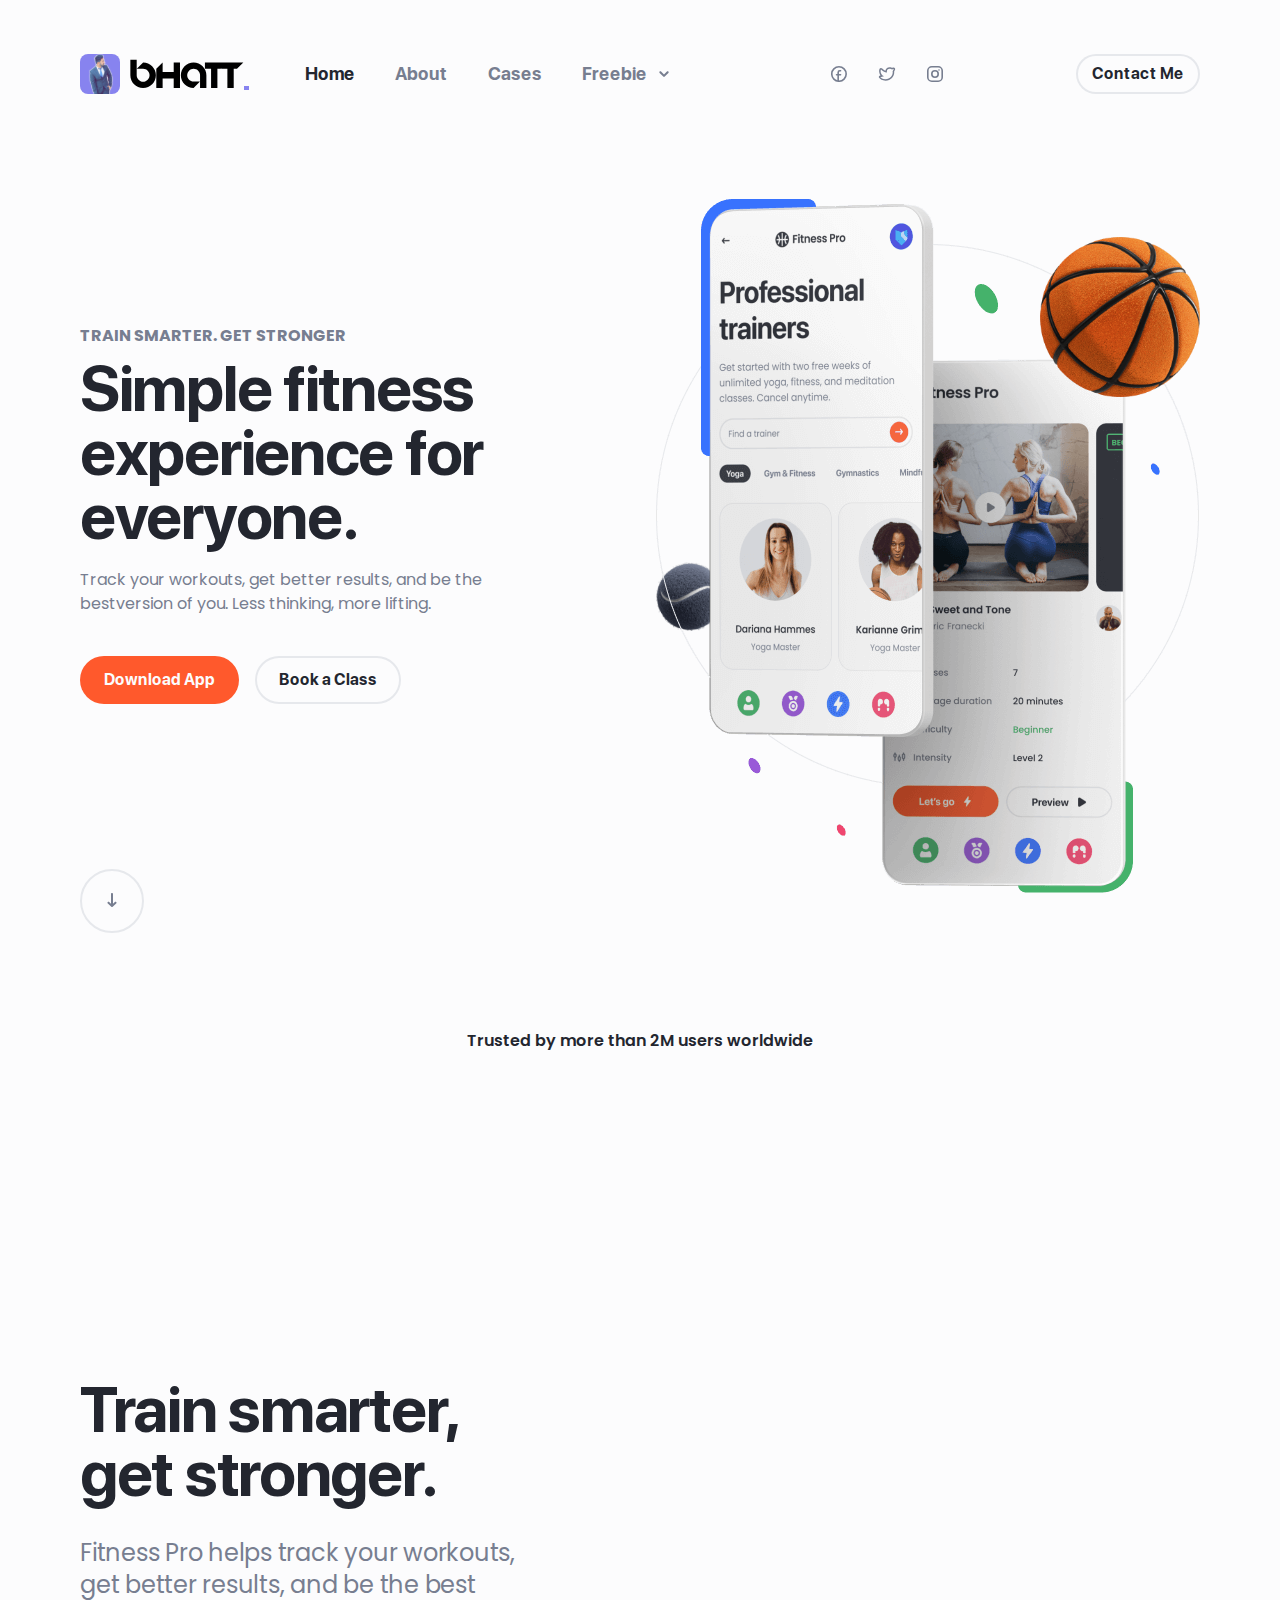
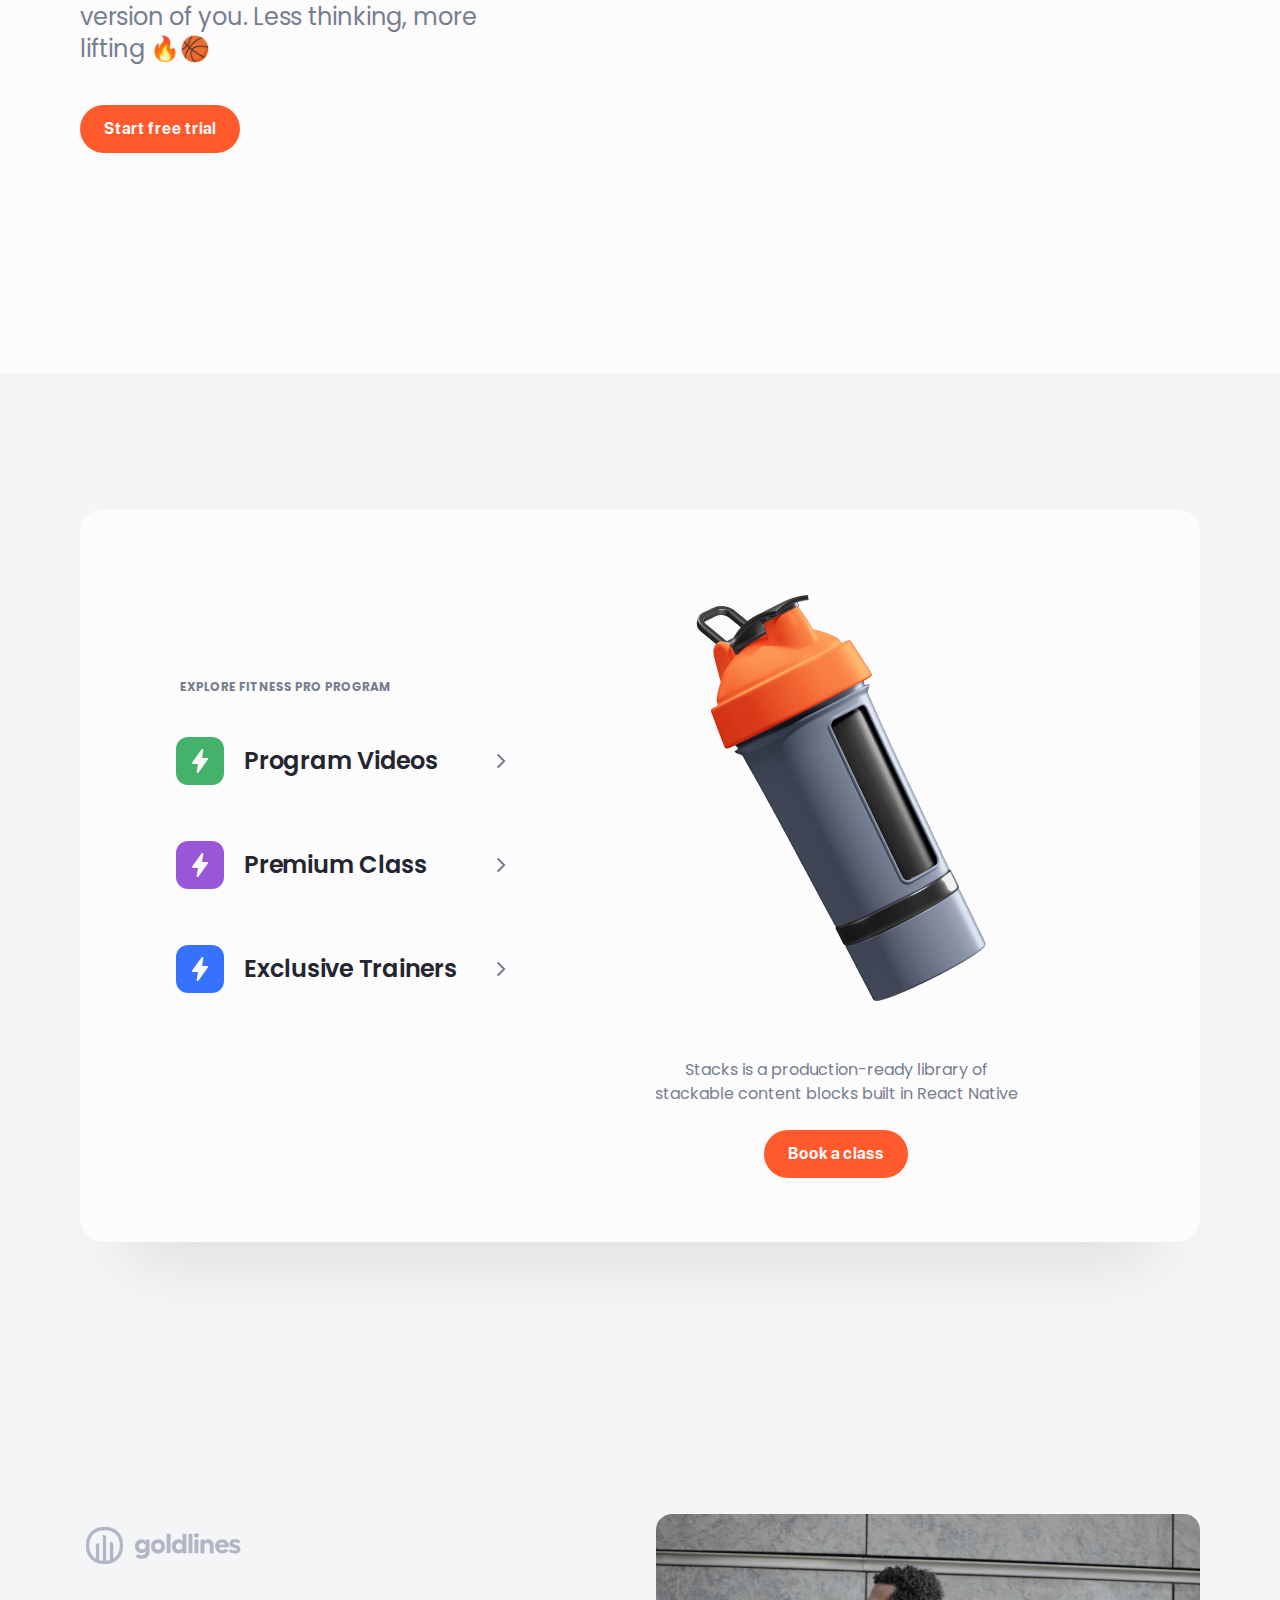
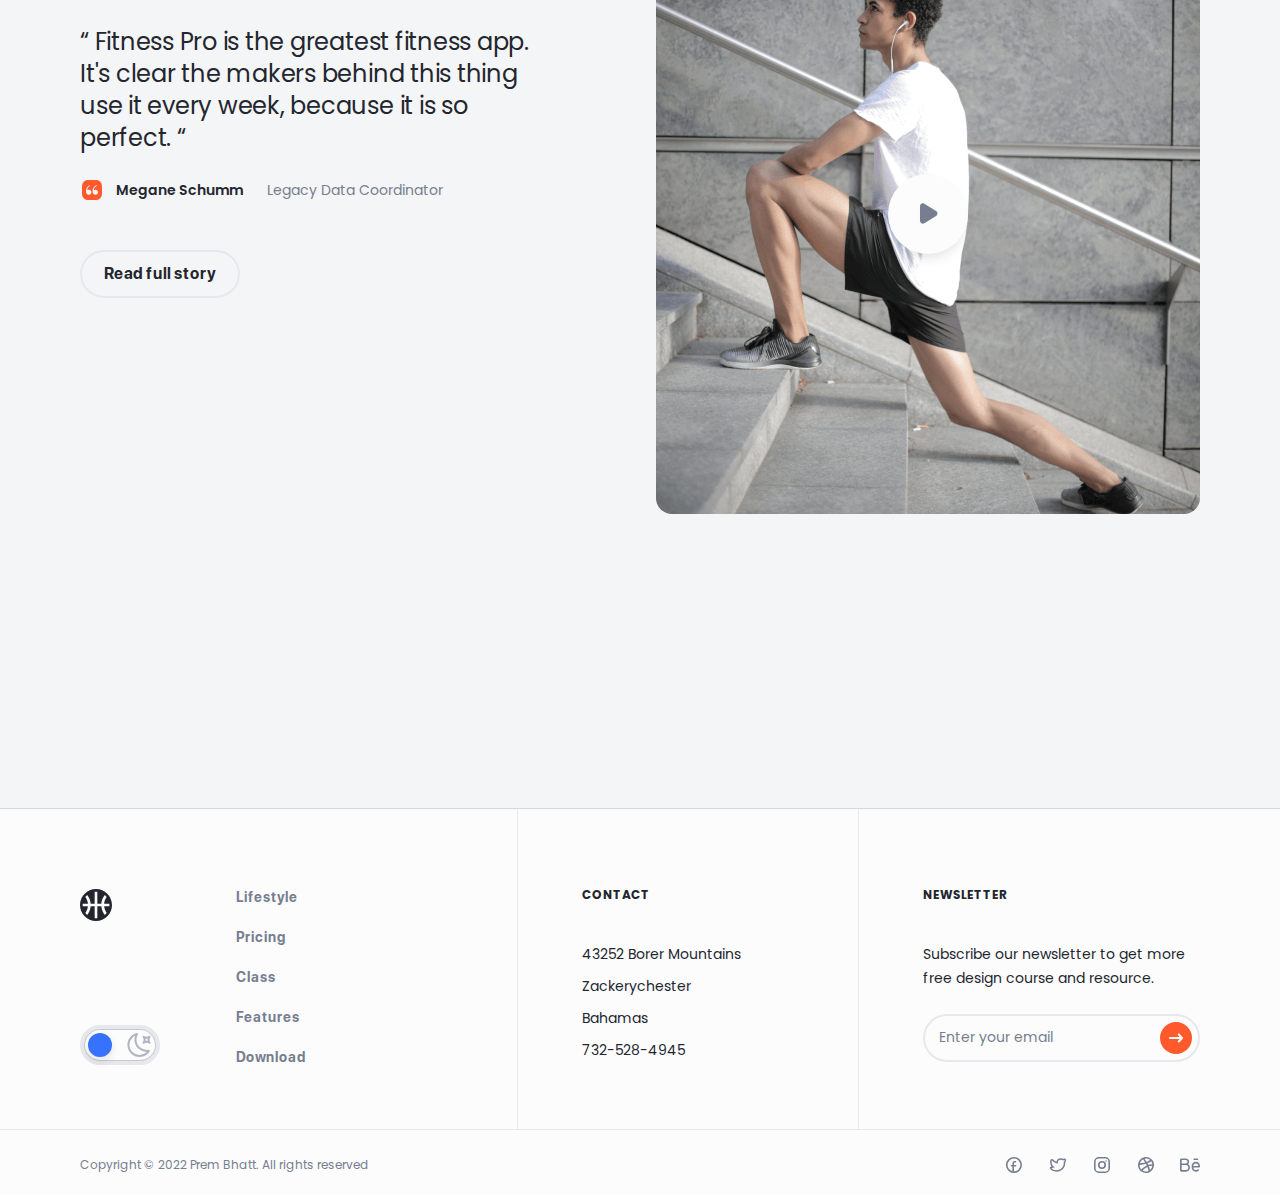
==== commit 1c569084: "logo" ====
--- a/index.html
+++ b/index.html
@@ -39,7 +39,7 @@
         <header class="header js-header">
             <div class="header__center center">
                 <a class="header__logo" href="index-2.html">
-                    <img class="some-icon" src="img/Group 71.svg" alt="Fitness Pro">
+                    <img class="some-icon" src="img/logo.svg" alt="Fitness Pro">
                     <img class="some-icon-dark" src="img/logo-light.svg" alt="Fitness Pro">
                 </a>
                 <div class="header__wrap js-header-wrap">
@@ -60,7 +60,7 @@
                                             <a class="header__direction" href="#">
                                                 <div class="header__info">Find a class to achieve your goals 🔥</div>
                                                 <div class="header__preview">
-                                                    <img srcSet="img/content/ball@2x.png 2x" src="img/content/ball.png"
+                                                    <img srcSet="img/content/ball.png" src="img/content/ball.png"
                                                         alt="Ball">
                                                 </div>
                                             </a>
@@ -84,7 +84,7 @@
                                                 <div class="header__cell">
                                                     <a class="header__card" href="class01-details.html">
                                                         <div class="header__photo">
-                                                            <img srcSet="img/content/header-pic-1@2x.png 2x"
+                                                            <img srcSet="img/content/header-pic-1.png"
                                                                 src="img/content/header-pic-1.png" alt="Header content">
                                                             <div class="status-black header__category">featured class
                                                             </div>
@@ -110,7 +110,7 @@
                                                 <div class="header__cell">
                                                     <a class="header__item" href="class01-details.html">
                                                         <div class="header__photo">
-                                                            <img srcSet="img/content/header-pic-2@2x.png 2x"
+                                                            <img srcSet="img/content/header-pic-2.png "
                                                                 src="img/content/header-pic-2.png" alt="Header content">
                                                         </div>
                                                         <div class="header__description">
@@ -127,7 +127,7 @@
                                                         </div>
                                                     </a><a class="header__item" href="class01-details.html">
                                                         <div class="header__photo">
-                                                            <img srcSet="img/content/header-pic-3@2x.png 2x"
+                                                            <img srcSet="img/content/header-pic-3.png"
                                                                 src="img/content/header-pic-3.png" alt="Header content">
                                                         </div>
                                                         <div class="header__description">
@@ -145,7 +145,7 @@
                                                         </div>
                                                     </a><a class="header__item" href="class01-details.html">
                                                         <div class="header__photo">
-                                                            <img srcSet="img/content/header-pic-4@2x.png 2x"
+                                                            <img srcSet="img/content/header-pic-4.png"
                                                                 src="img/content/header-pic-4.png" alt="Header content">
                                                         </div>
                                                         <div class="header__description">
@@ -241,11 +241,10 @@
                         <button class="button-stroke button-small header__button">Get free trial</button>
                     </div>
                 </div>
-                <a href="mailto:coffee@prembhatt.me">
-                    <button class="button-stroke button-small header__button">Contact Me
-                        
-                    </button>
-                </a>
+                <a href="#" class="button-stroke button-small header__button">Contact Me</a>
+
+                
+
                 <button class="header__burger js-header-burger"></button>
             </div>
         </header>
@@ -274,17 +273,17 @@
                     </a>
                     <div class="main1__gallery">
                         <div class="main1__preview">
-                            <img class="some-icon" srcSet="img/content/main-pic@2x.png 2x"
+                            <img class="some-icon" srcSet="img/content/main-pic.png"
                                 src="img/content/main-pic.png" alt="Main">
-                            <img class="some-icon-dark" srcSet="img/content/main-pic-dark@2x.png 2x"
+                            <img class="some-icon-dark" srcSet="img/content/main-pic-dark.png"
                                 src="img/content/main-pic-dark.png" alt="Main">
                         </div>
                         <div class="main1__preview" data-aos="animation-translate-up" data-aos-anchor=".main1__gallery">
-                            <img srcSet="img/content/ball@2x.png 2x" src="img/content/ball.png" alt="Ball">
+                            <img srcSet="img/content/ball.png " src="img/content/ball.png" alt="Ball">
                         </div>
                         <div class="main1__preview" data-aos="animation-translate-up" data-aos-delay="400"
                             data-aos-anchor=".main1__gallery">
-                            <img srcSet="img/content/ball-black@2x.png 2x" src="img/content/ball-black.png"
+                            <img srcSet="img/content/ball-black.png" src="img/content/ball-black.png"
                                 alt="Ball black">
                         </div>
                     </div>
@@ -319,15 +318,15 @@
                 <div class="intro__center center">
                     <div class="intro__gallery">
                         <div class="intro__preview" data-aos="animation-translate-up" data-aos-anchor=".intro__gallery">
-                            <img srcSet="img/content/bag@2x.png 2x" src="img/content/bag.png" alt="Bag">
+                            <img srcSet="img/content/bag.png" src="img/content/bag.png" alt="Bag">
                         </div>
                         <div class="intro__preview" data-aos="animation-translate-up" data-aos-delay="300"
                             data-aos-anchor=".intro__gallery">
-                            <img srcSet="img/content/gloves@2x.png 2x" src="img/content/gloves.png" alt="Gloves">
+                            <img srcSet="img/content/gloves.png " src="img/content/gloves.png" alt="Gloves">
                         </div>
                         <div class="intro__preview" data-aos="animation-translate-up" data-aos-delay="600"
                             data-aos-anchor=".intro__gallery">
-                            <img srcSet="img/content/bottle-1@2x.png 2x" src="img/content/bottle-1.png" alt="Bottle">
+                            <img srcSet="img/content/bottle-1.png " src="img/content/bottle-1.png" alt="Bottle">
                         </div>
                     </div>
                     <div class="intro__wrap">
@@ -381,7 +380,7 @@
                         </div>
                         <div class="program__col">
                             <div class="program__preview">
-                                <img srcSet="img/content/bottle-2@2x.png 2x" src="img/content/bottle-2.png"
+                                <img srcSet="img/content/bottle-2.png " src="img/content/bottle-2.png"
                                     alt="Bottle">
                             </div>
                             <div class="program__info">Stacks is a production-ready library of stackable content blocks
@@ -419,7 +418,7 @@
                                     <button class="button-stroke testimonials__button">Read full story</button>
                                 </div>
                                 <div class="testimonials__col">
-                                    <div class="testimonials__preview"><img srcSet="img/content/trainer-pic@2x.png 2x"
+                                    <div class="testimonials__preview"><img srcSet="img/content/trainer-pic.png "
                                             src="img/content/trainer-pic.png" alt="Trainer">
                                         <button class="play">
                                             <svg class="icon icon-play">
@@ -455,7 +454,7 @@
                                 </div>
                                 <div class="testimonials__col">
                                     <div class="testimonials__preview">
-                                        <img srcSet="img/content/trainer-pic@2x.png 2x"
+                                        <img srcSet="img/content/trainer-pic.png "
                                             src="img/content/trainer-pic.png" alt="Trainer">
                                         <button class="play">
                                             <svg class="icon icon-play">
@@ -490,7 +489,7 @@
                                     <button class="button-stroke testimonials__button">Read full story</button>
                                 </div>
                                 <div class="testimonials__col">
-                                    <div class="testimonials__preview"><img srcSet="img/content/trainer-pic@2x.png 2x"
+                                    <div class="testimonials__preview"><img srcSet="img/content/trainer-pic.png "
                                             src="img/content/trainer-pic.png" alt="Trainer">
                                         <button class="play">
                                             <svg class="icon icon-play">
@@ -525,7 +524,7 @@
                                 </div>
                                 <div class="testimonials__col">
                                     <div class="testimonials__preview">
-                                        <img srcSet="img/content/trainer-pic@2x.png 2x"
+                                        <img srcSet="img/content/trainer-pic.png "
                                             src="img/content/trainer-pic.png" alt="Trainer">
                                         <button class="play">
                                             <svg class="icon icon-play">
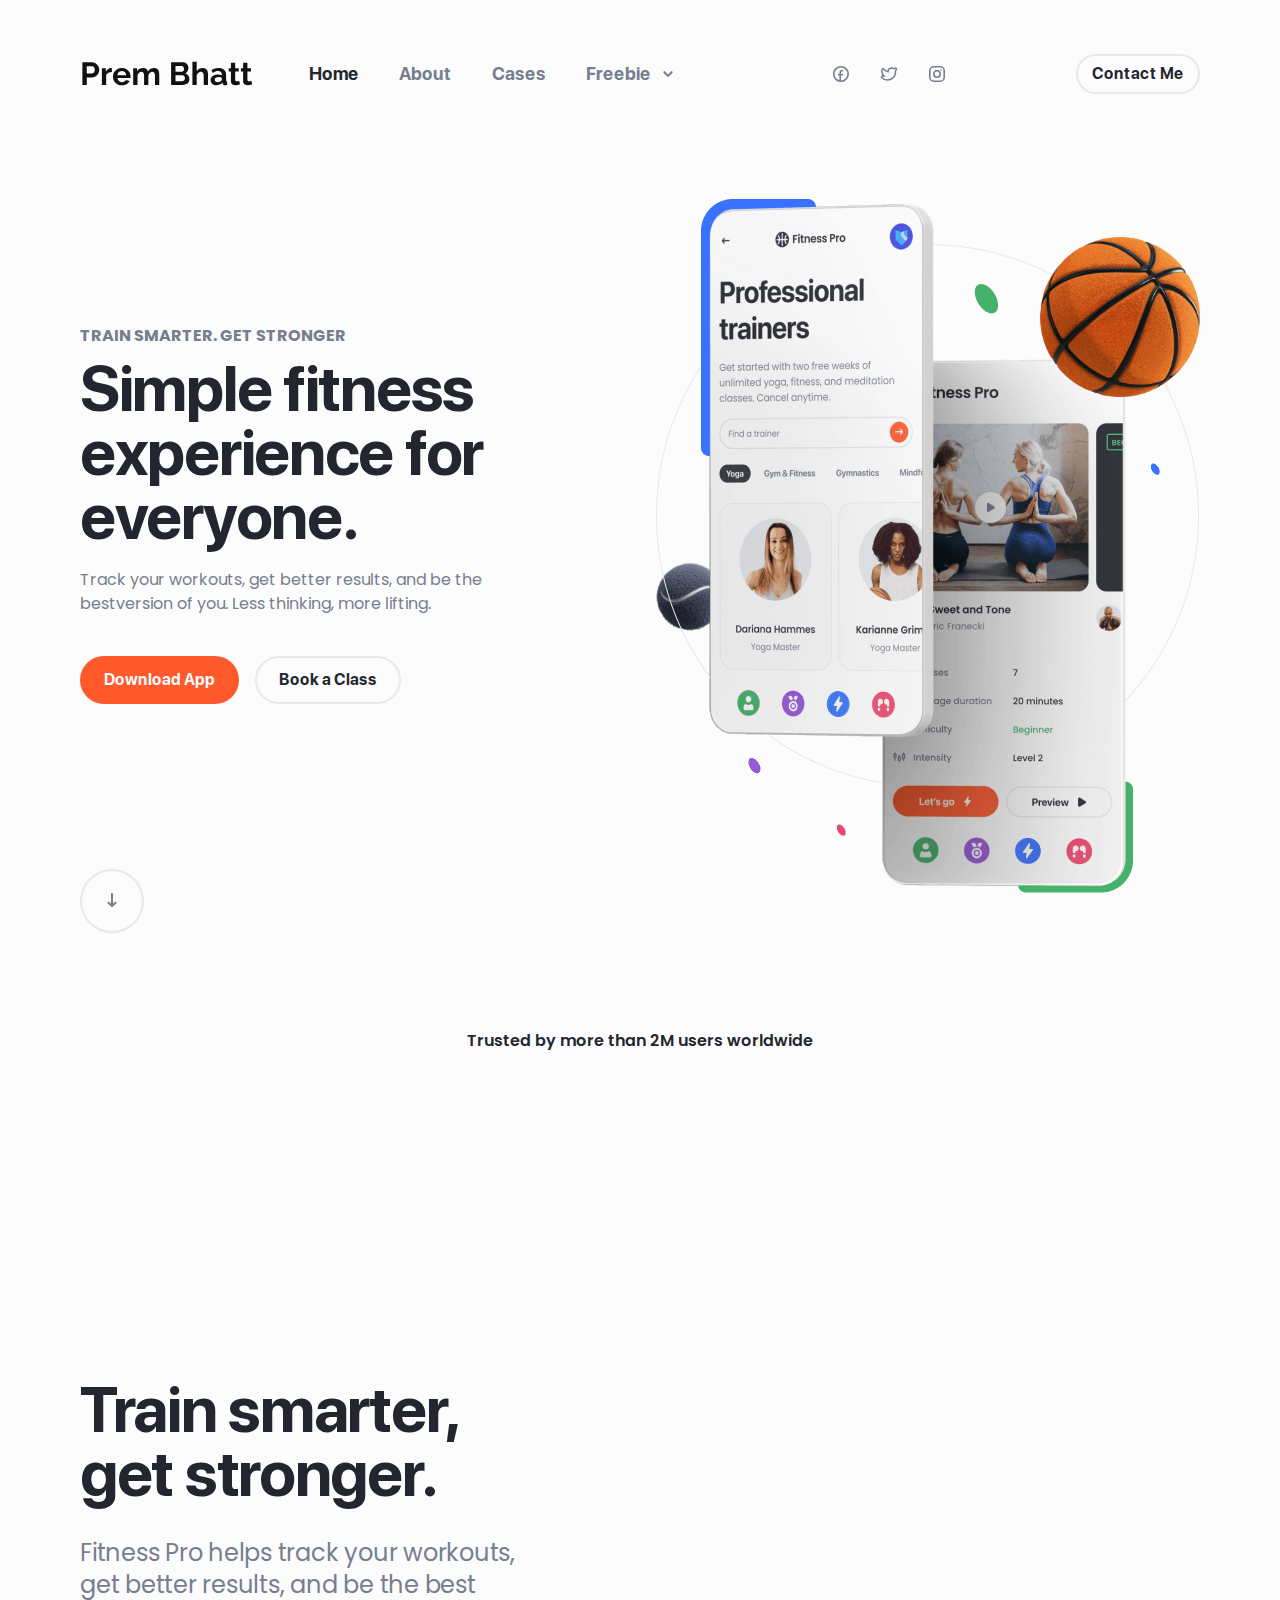
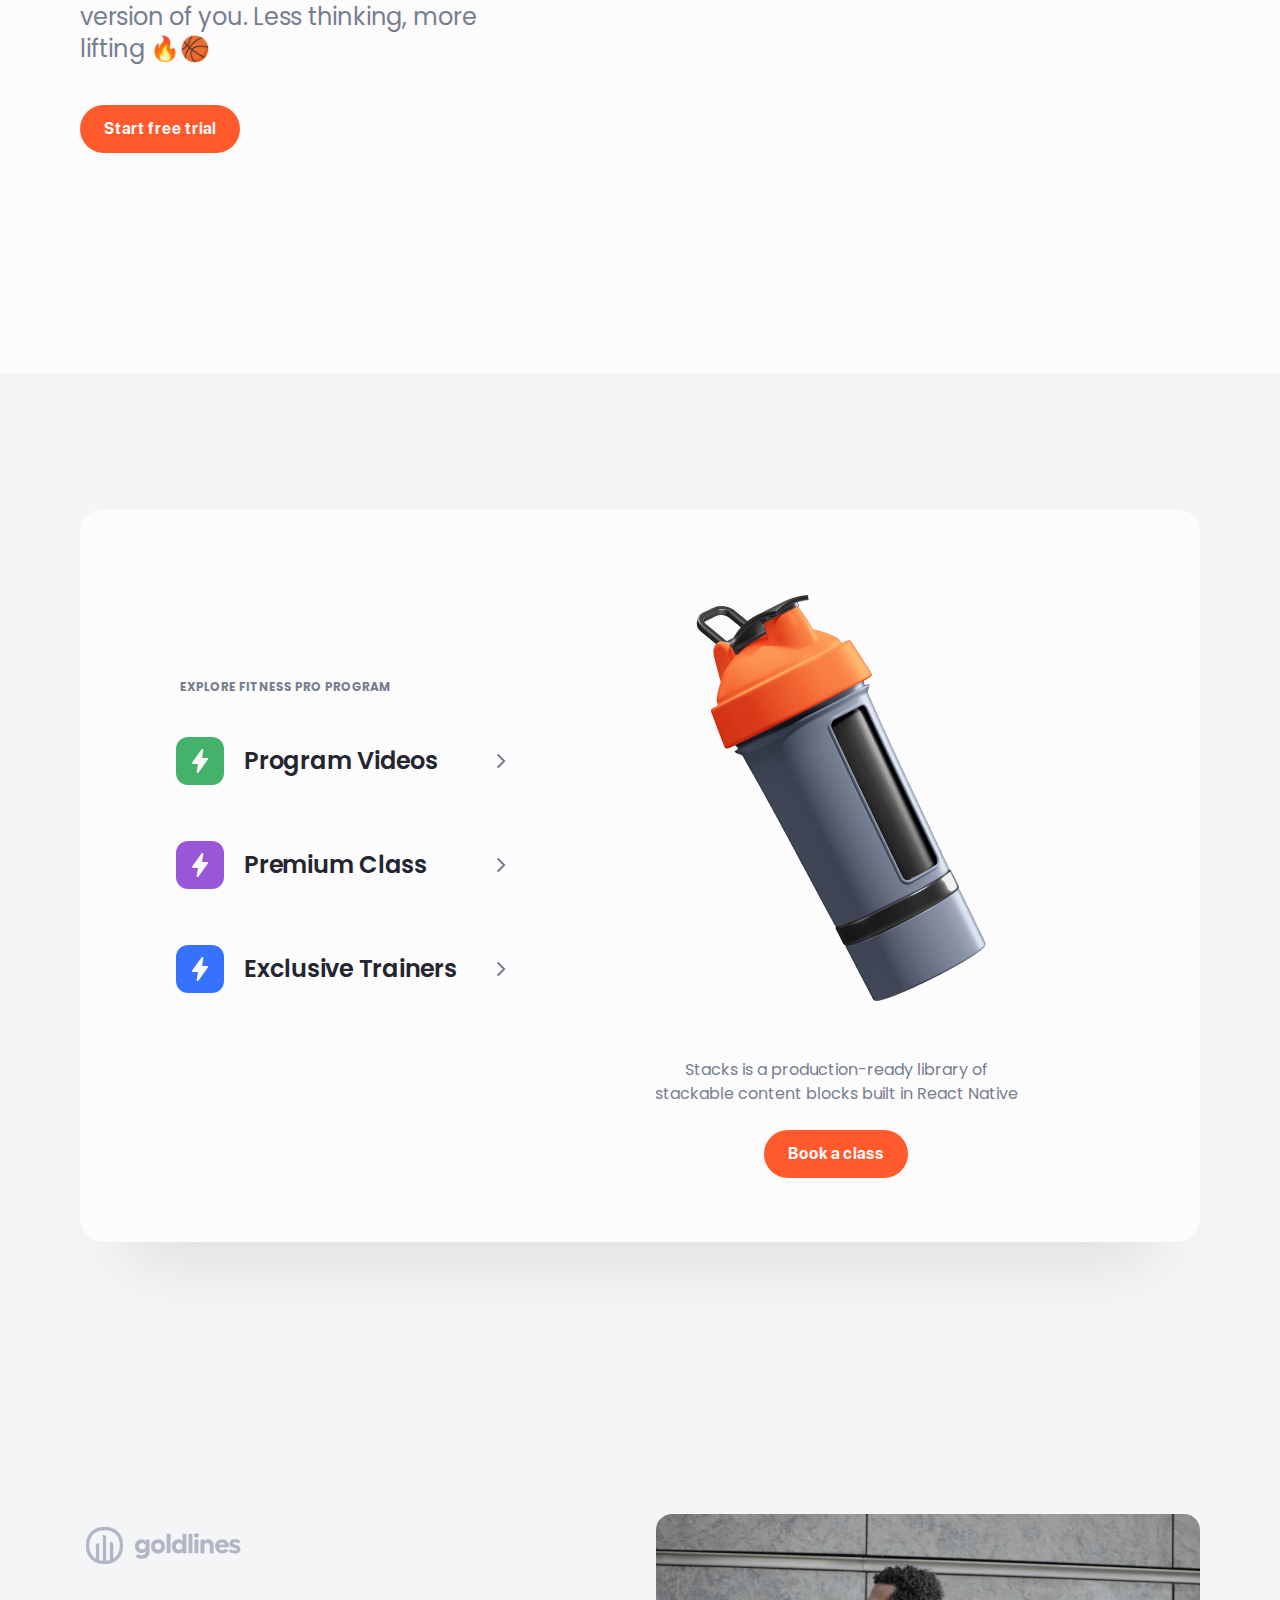
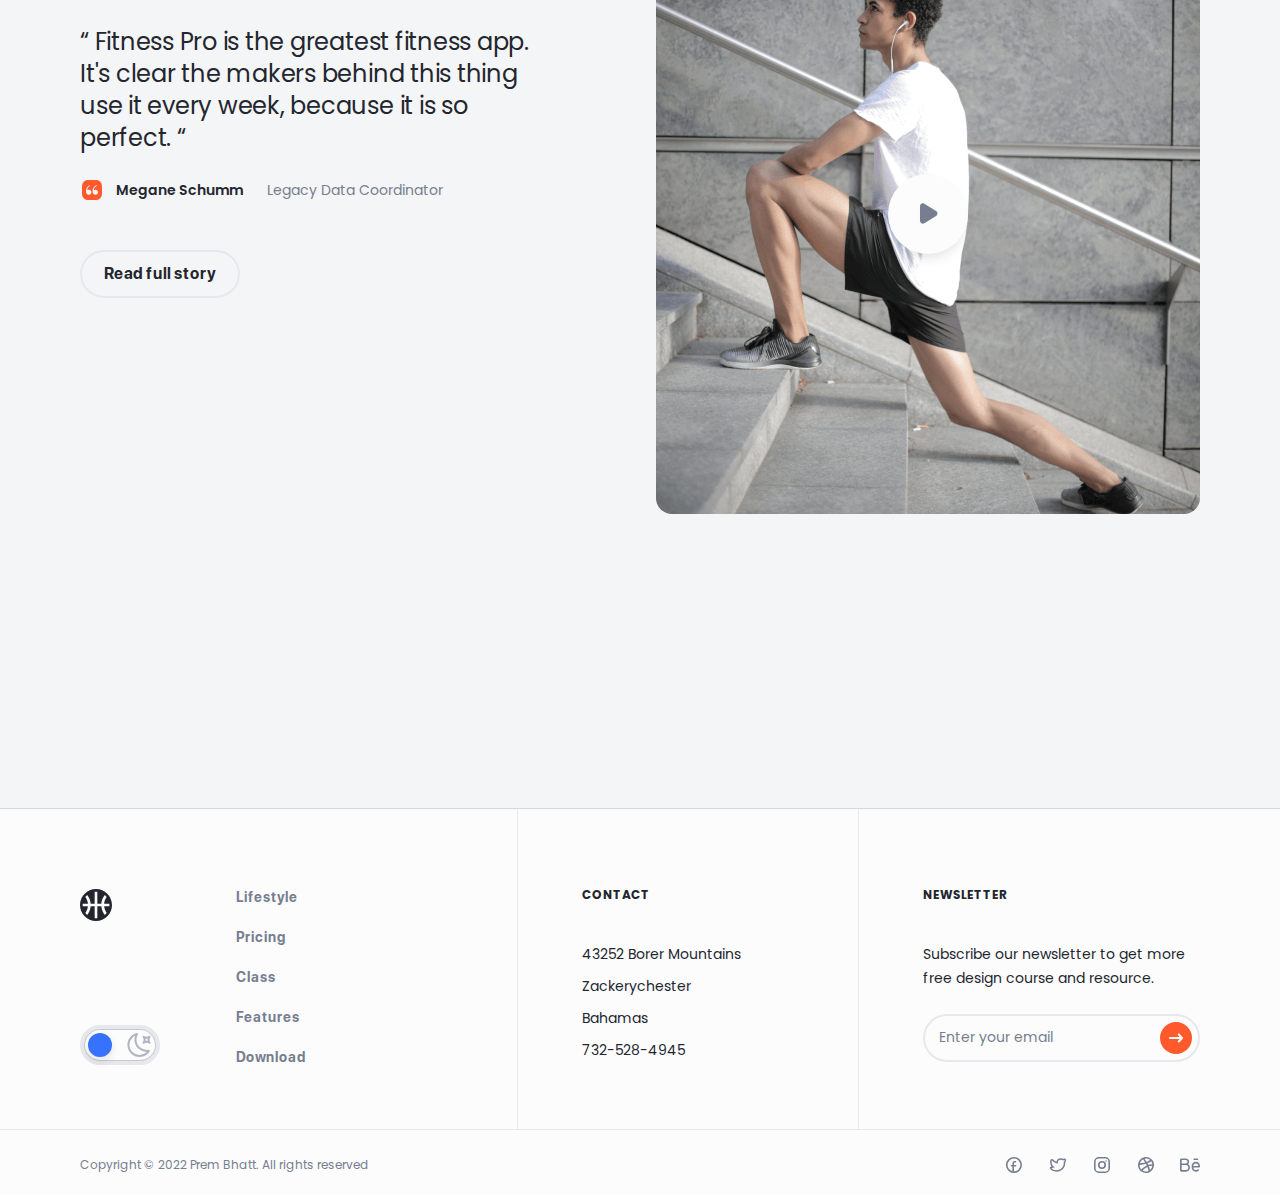
==== commit db308493: "logo1" ====
--- a/index.html
+++ b/index.html
@@ -39,7 +39,7 @@
         <header class="header js-header">
             <div class="header__center center">
                 <a class="header__logo" href="index-2.html">
-                    <img class="some-icon" src="img/logo.svg" alt="Fitness Pro">
+                    <img class="some-icon" src="img/new_logo.svg" alt="Fitness Pro">
                     <img class="some-icon-dark" src="img/logo-light.svg" alt="Fitness Pro">
                 </a>
                 <div class="header__wrap js-header-wrap">
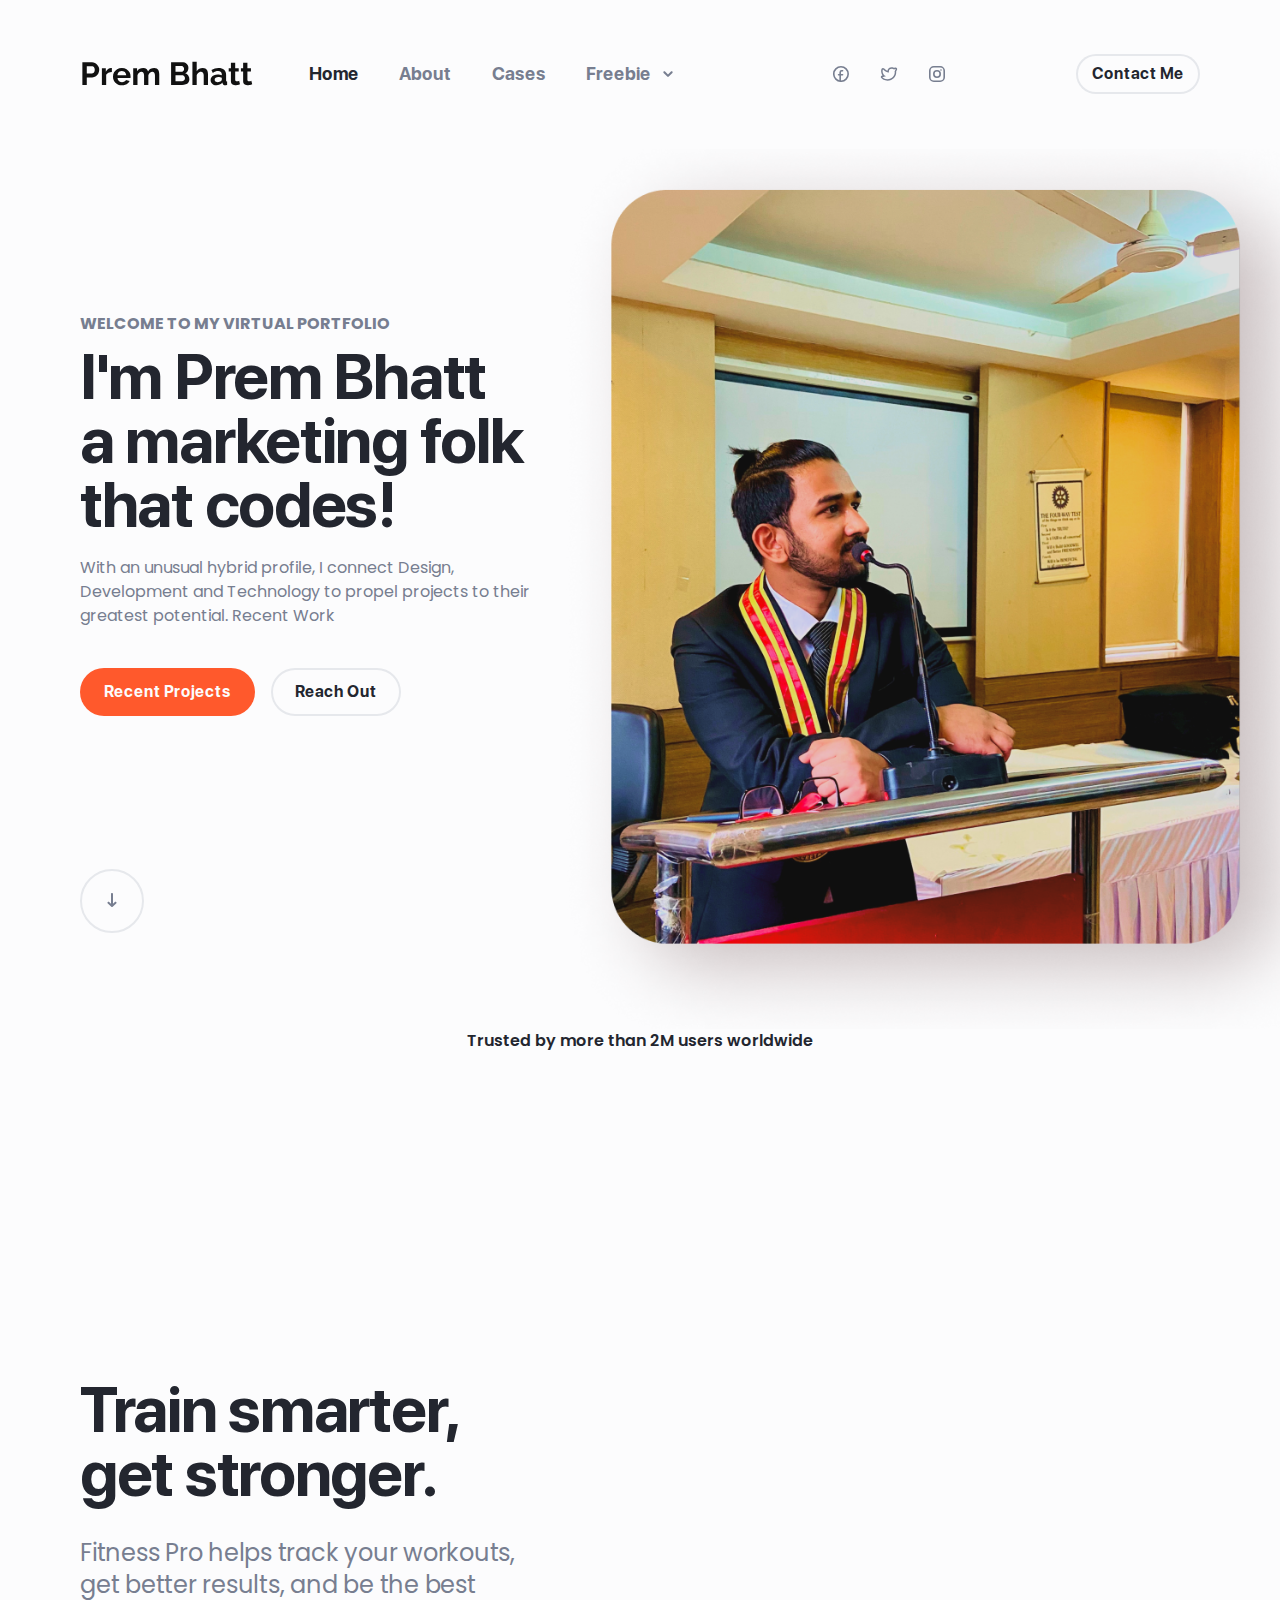
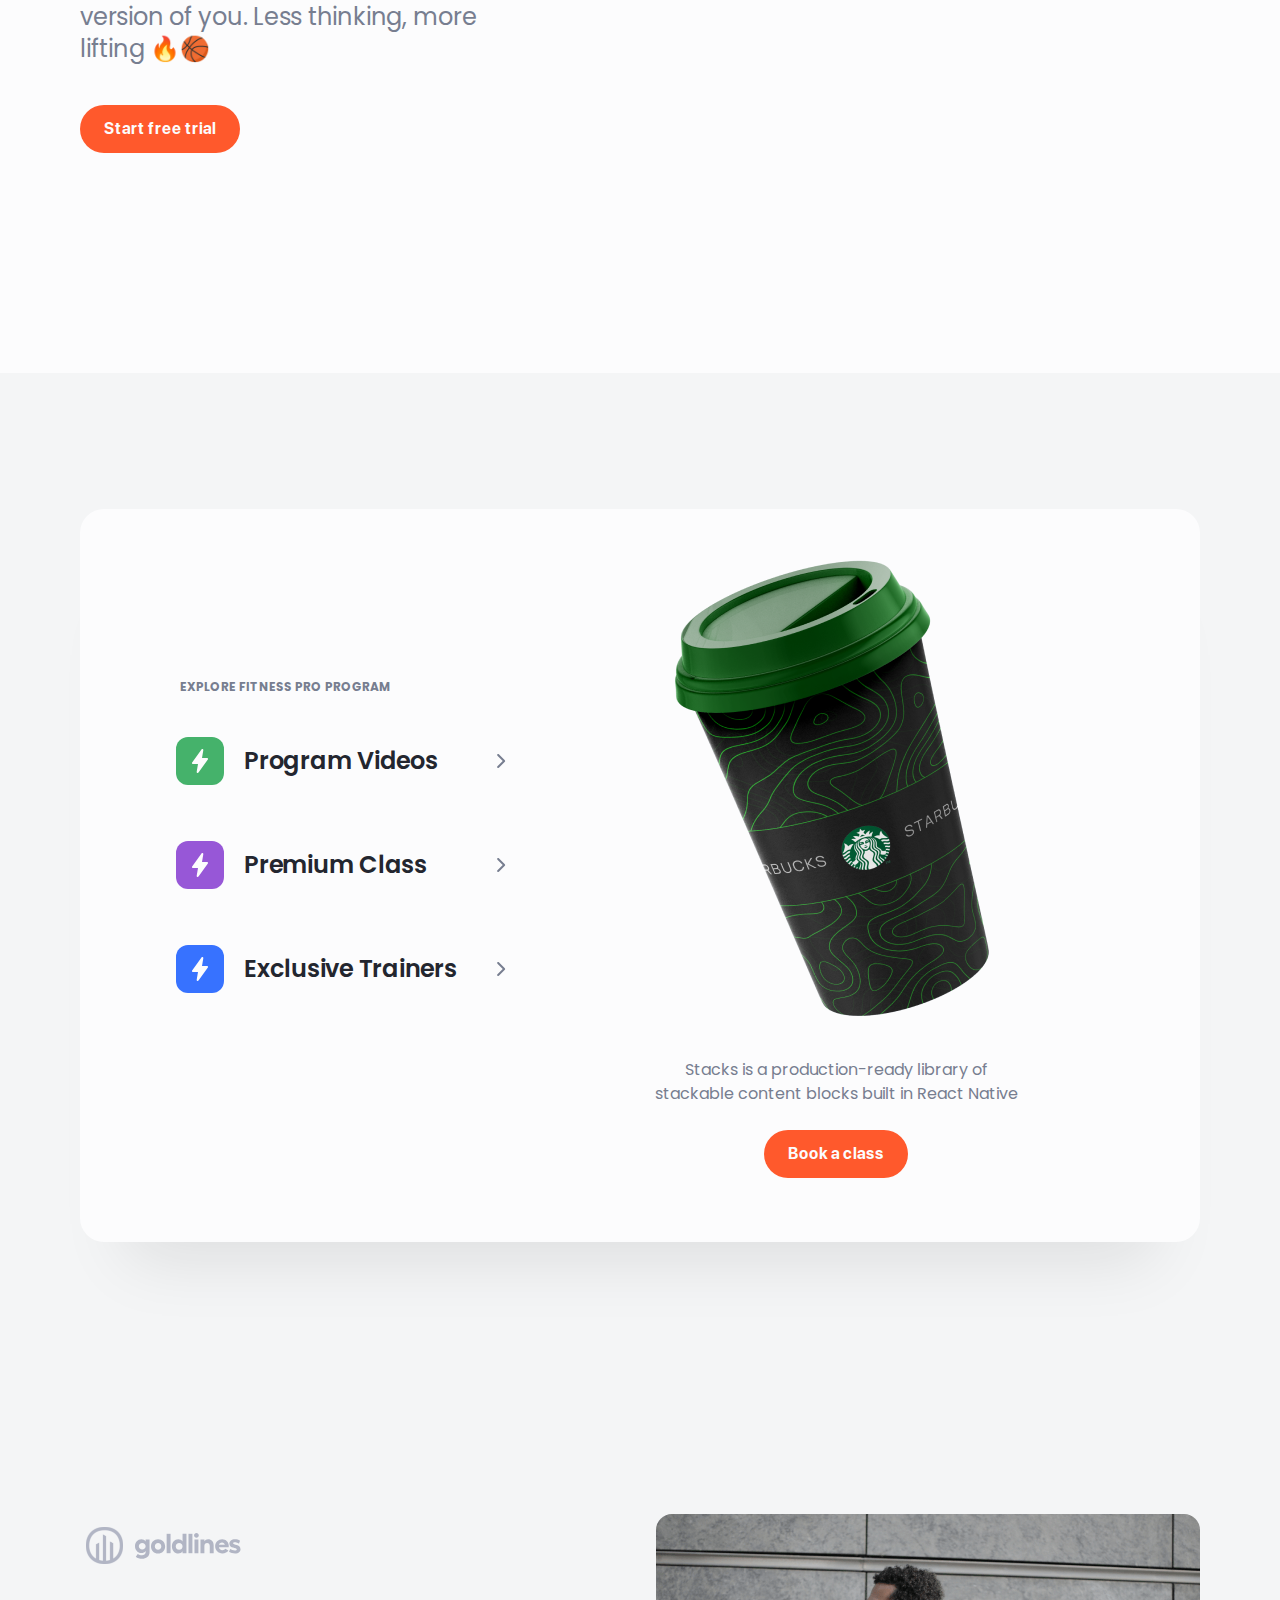
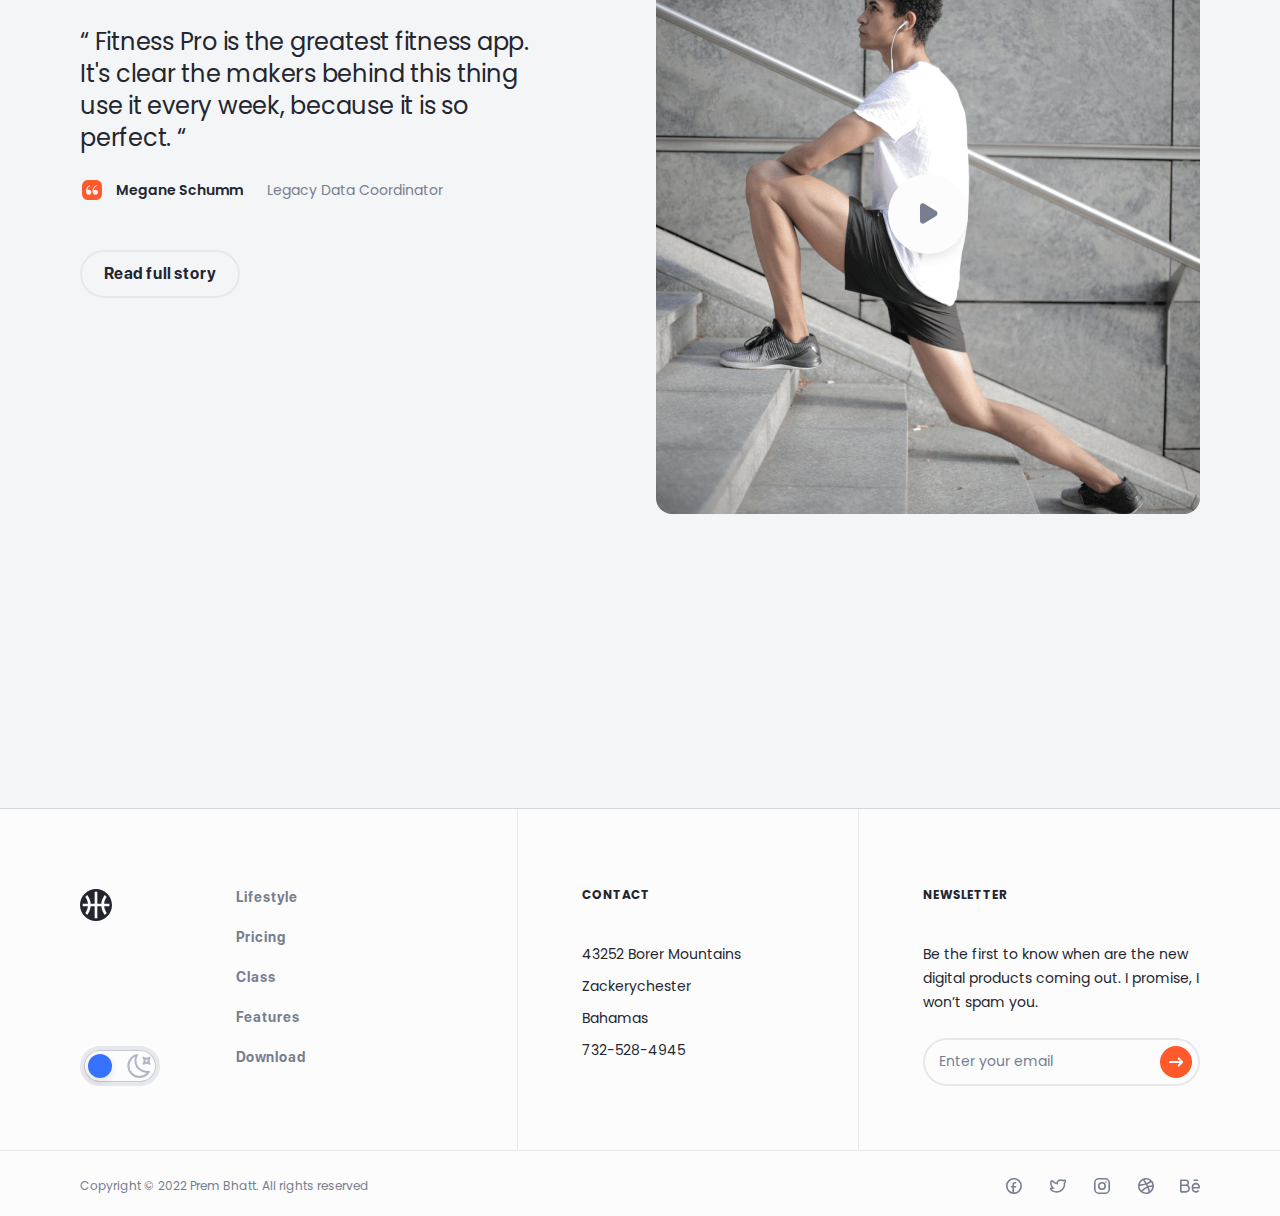
==== commit e760e585: "update3" ====
--- a/index.html
+++ b/index.html
@@ -243,7 +243,7 @@
                 </div>
                 <a href="#" class="button-stroke button-small header__button">Contact Me</a>
 
-                
+
 
                 <button class="header__burger js-header-burger"></button>
             </div>
@@ -252,13 +252,14 @@
             <div class="main1">
                 <div class="main1__center center">
                     <div class="main1__wrap">
-                        <div class="stage">Train smarter. get stronger</div>
-                        <h1 class="main1__title h1">Simple fitness experience for everyone.</h1>
-                        <div class="main1__text">Track your workouts, get better results, and be the bestversion of you.
-                            Less thinking, more lifting.</div>
+                        <div class="stage">Welcome to my Virtual Portfolio</div>
+                        <h1 class="main1__title h1">I'm Prem Bhatt a marketing folk that codes!</h1>
+                        <div class="main1__text">With an unusual hybrid profile, I connect Design, Development and
+                            Technology to propel projects to their greatest potential.
+                            Recent Work</div>
                         <div class="main1__btns">
-                            <a class="button main1__button" href="download.html">Download App</a>
-                            <a class="button-stroke main1__button" href="class02-details.html">Book a Class</a>
+                            <a class="button main1__button" href="what-i-do.html">Recent Projects</a>
+                            <a class="button-stroke main1__button" href="#">Reach Out</a>
                         </div>
                     </div>
                     <a class="scroll js-scroll" href="#intro">
@@ -273,19 +274,12 @@
                     </a>
                     <div class="main1__gallery">
                         <div class="main1__preview">
-                            <img class="some-icon" srcSet="img/content/main-pic.png"
-                                src="img/content/main-pic.png" alt="Main">
+                            <img class="some-icon" srcSet="img/content/hero_dark.png" src="img/content/hero_dark.png"
+                                alt="Main">
                             <img class="some-icon-dark" srcSet="img/content/main-pic-dark.png"
                                 src="img/content/main-pic-dark.png" alt="Main">
                         </div>
-                        <div class="main1__preview" data-aos="animation-translate-up" data-aos-anchor=".main1__gallery">
-                            <img srcSet="img/content/ball.png " src="img/content/ball.png" alt="Ball">
-                        </div>
-                        <div class="main1__preview" data-aos="animation-translate-up" data-aos-delay="400"
-                            data-aos-anchor=".main1__gallery">
-                            <img srcSet="img/content/ball-black.png" src="img/content/ball-black.png"
-                                alt="Ball black">
-                        </div>
+
                     </div>
                 </div>
             </div>
@@ -380,8 +374,7 @@
                         </div>
                         <div class="program__col">
                             <div class="program__preview">
-                                <img srcSet="img/content/bottle-2.png " src="img/content/bottle-2.png"
-                                    alt="Bottle">
+                                <img srcSet="img/coffee_1.png " src="img/coffee_1.png" alt="Bottle">
                             </div>
                             <div class="program__info">Stacks is a production-ready library of stackable content blocks
                                 built in React Native</div>
@@ -454,8 +447,8 @@
                                 </div>
                                 <div class="testimonials__col">
                                     <div class="testimonials__preview">
-                                        <img srcSet="img/content/trainer-pic.png "
-                                            src="img/content/trainer-pic.png" alt="Trainer">
+                                        <img srcSet="img/content/trainer-pic.png " src="img/content/trainer-pic.png"
+                                            alt="Trainer">
                                         <button class="play">
                                             <svg class="icon icon-play">
                                                 <use xlink:href="#icon-play"></use>
@@ -524,8 +517,8 @@
                                 </div>
                                 <div class="testimonials__col">
                                     <div class="testimonials__preview">
-                                        <img srcSet="img/content/trainer-pic.png "
-                                            src="img/content/trainer-pic.png" alt="Trainer">
+                                        <img srcSet="img/content/trainer-pic.png " src="img/content/trainer-pic.png"
+                                            alt="Trainer">
                                         <button class="play">
                                             <svg class="icon icon-play">
                                                 <use xlink:href="#icon-play"></use>
@@ -630,7 +623,7 @@
                 </div>
                 <div class="footer__col">
                     <div class="footer__category">newsletter</div>
-                    <div class="footer__info">Subscribe our newsletter to get more free design course and resource.
+                    <div class="footer__info">Be the first to know when are the new digital products coming out. I promise, I won’t spam you.
                     </div>
                     <form class="subscription">
                         <input class="subscription__input" type="email" placeholder="Enter your email"
